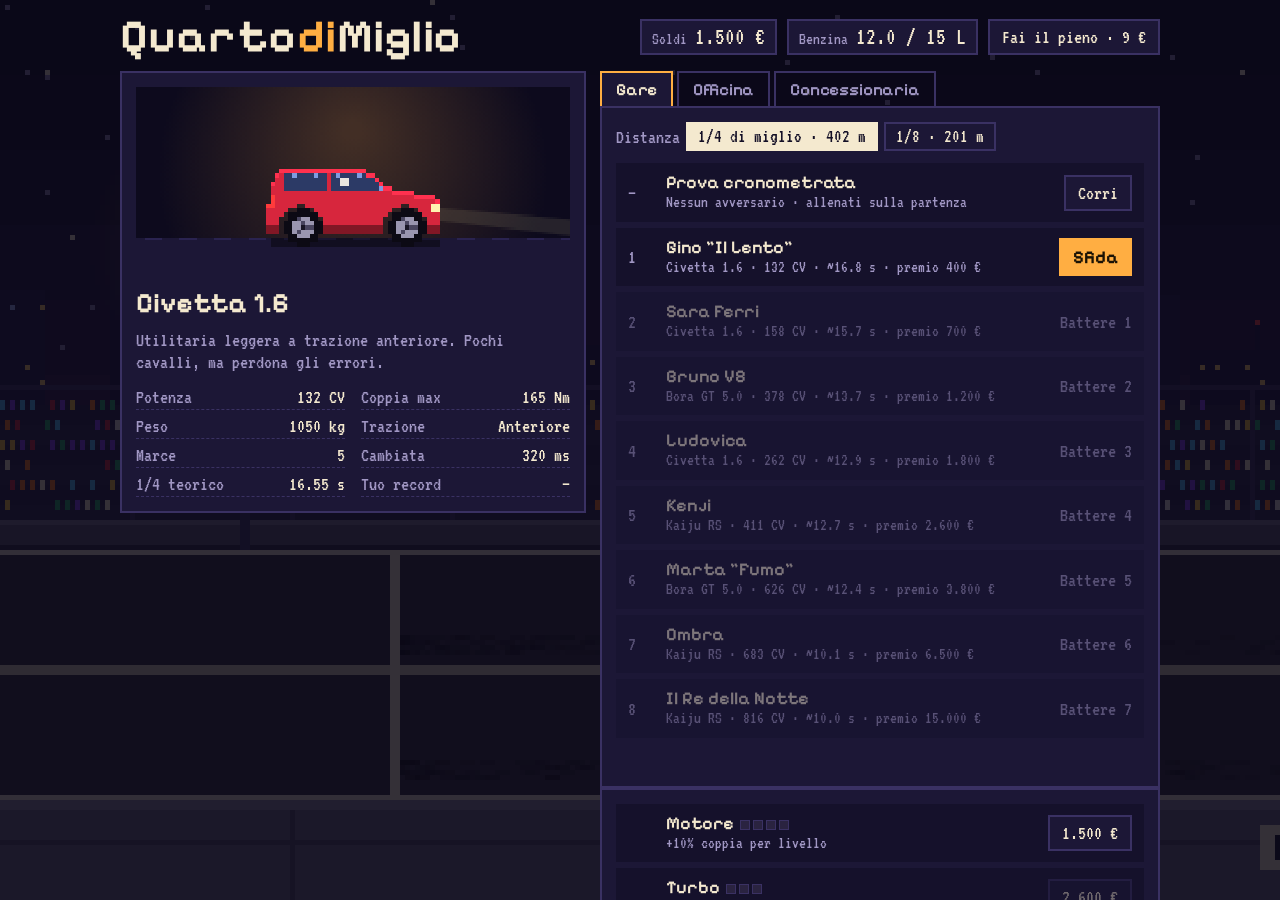
==== quarto-di-miglio/index.html @ 4f62a303 "Add files via upload" ====
<!doctype html>
<html lang="it">
<head>
<meta charset="utf-8">
<meta name="viewport" content="width=device-width, initial-scale=1, viewport-fit=cover">
<title>Quarto di Miglio</title>
<meta name="description" content="Drag race in pixel art nel browser: partenza con frizione, cambio a palette, officina e 8 rivali da battere sul quarto di miglio.">
<meta name="theme-color" content="#130f26">
<link rel="preconnect" href="https://fonts.googleapis.com">
<link rel="preconnect" href="https://fonts.gstatic.com" crossorigin>
<link rel="stylesheet" href="https://fonts.googleapis.com/css2?family=Pixelify+Sans:wght@400;600;700&family=VT323&display=swap">
<style>
/* Layout: one night drag strip seen from the side (low-res pixel canvas), a cockpit dash docked bottom-centre, garage and timeslip as overlays. Single night look by choice. */
:root{
  --night:#130f26;
  --panel:#1c1736;
  --line:#3a3163;
  --cream:#f4e9cf;
  --dim:#a197c4;
  --sodium:#ffae42;
  --go:#57ff7a;
  --stop:#ff4040;
  --nitro:#4fc3ff;
  --display:"Pixelify Sans","Courier New",monospace;
  --mono:"VT323","Courier New",monospace;
  color-scheme:dark;
}
*{box-sizing:border-box;}
html,body{height:100%;margin:0;}
body{background:var(--night);color:var(--cream);font-family:var(--mono);font-size:20px;overflow:hidden;user-select:none;-webkit-user-select:none;touch-action:none;}
button{font:inherit;color:inherit;}
button:focus-visible{outline:2px solid var(--sodium);outline-offset:2px;}
#scene{position:fixed;inset:0;width:100%;height:100%;image-rendering:pixelated;image-rendering:crisp-edges;object-fit:contain;background:var(--night);}

/* ---------- race HUD ---------- */
#hud{position:fixed;inset:0;pointer-events:none;}
#hud[hidden]{display:none!important;}
.hudbar{position:absolute;top:calc(10px + env(safe-area-inset-top,0px));left:max(16px,env(safe-area-inset-left,0px));right:max(16px,env(safe-area-inset-right,0px));display:flex;justify-content:space-between;align-items:flex-start;gap:12px;}
.tag{background:rgba(19,15,38,.82);border:2px solid var(--line);padding:4px 10px;line-height:1;}
.tag b{font-family:var(--display);font-weight:600;font-size:16px;display:block;margin-bottom:2px;}
.tag span{color:var(--dim);font-size:18px;}
#quit{pointer-events:auto;cursor:pointer;background:rgba(19,15,38,.82);border:2px solid var(--line);padding:4px 10px;font-size:18px;}
#tree{display:flex;gap:6px;background:#0b0916;border:2px solid var(--line);padding:6px 8px;}
.tcol{display:flex;flex-direction:column;align-items:center;gap:4px;}
.tcol small{font-size:14px;color:var(--dim);line-height:1;}
.lamp{width:16px;height:16px;background:#2a2340;border:2px solid #0b0916;}
.lamp.s{width:16px;height:8px;}
.lamp.on.y{background:#ffe066;box-shadow:0 0 8px #ffe066;}
.lamp.on.a{background:var(--sodium);box-shadow:0 0 10px var(--sodium);}
.lamp.on.g{background:var(--go);box-shadow:0 0 12px var(--go);}
.lamp.on.r{background:var(--stop);box-shadow:0 0 12px var(--stop);}
#toast{position:absolute;left:50%;top:34%;transform:translate(-50%,-50%);font-family:var(--display);font-weight:700;font-size:clamp(22px,4.4vw,40px);text-align:center;text-shadow:3px 3px 0 #000;white-space:nowrap;}
#toast small{display:block;font-family:var(--mono);font-weight:400;font-size:clamp(16px,2.4vw,22px);color:var(--cream);margin-top:6px;}
#flyer{position:absolute;left:50%;top:48%;transform:translateX(-50%);font-family:var(--display);font-weight:700;font-size:22px;text-shadow:2px 2px 0 #000;}
#keys{position:absolute;left:max(16px,env(safe-area-inset-left,0px));bottom:calc(14px + env(safe-area-inset-bottom,0px));font-size:17px;color:var(--dim);line-height:1.25;background:rgba(19,15,38,.7);padding:6px 10px;border-left:3px solid var(--sodium);}
#keys kbd{font-family:var(--mono);color:var(--cream);border:1px solid var(--line);padding:0 4px;}
#dash{position:absolute;left:50%;transform:translateX(-50%);bottom:calc(10px + env(safe-area-inset-bottom,0px));width:min(440px,calc(100vw - 32px));aspect-ratio:420/150;}

/* touch */
#touch{display:none;}
@media (pointer:coarse){
  #keys{display:none;}
  #touch{display:flex;position:fixed;left:0;right:0;bottom:0;justify-content:space-between;align-items:flex-end;padding-bottom:calc(12px + env(safe-area-inset-bottom,0px));padding-left:max(16px,env(safe-area-inset-left,0px));padding-right:max(16px,env(safe-area-inset-right,0px));pointer-events:none;}
  #touch[hidden]{display:none;}
  #touch .grp{display:flex;gap:10px;align-items:flex-end;}
  #touch button{pointer-events:auto;touch-action:none;border:2px solid var(--line);background:rgba(19,15,38,.6);font-family:var(--display);font-weight:700;}
  #touch .pedal{width:84px;height:110px;font-size:15px;}
  #touch .paddle{width:62px;height:62px;font-size:30px;}
  #touch #tN{width:62px;height:40px;font-size:13px;color:var(--nitro);}
  #touch button.on{background:rgba(255,174,66,.35);border-color:var(--sodium);}
  #dash{width:min(360px,calc(100vw - 2*(84px + 62px + 36px)));min-width:200px;}
}

/* ---------- overlays ---------- */
.overlay{position:fixed;inset:0;overflow:auto;background:rgba(10,8,22,.82);padding-block:calc(16px + env(safe-area-inset-top,0px)) calc(16px + env(safe-area-inset-bottom,0px));padding-left:max(16px,env(safe-area-inset-left,0px));padding-right:max(16px,env(safe-area-inset-right,0px));touch-action:pan-y;}
.overlay[hidden]{display:none!important;}
.shell{max-width:1040px;margin:0 auto;display:flex;flex-direction:column;gap:14px;}
.top{display:flex;flex-wrap:wrap;align-items:center;justify-content:space-between;gap:12px;}
.logo{font-family:var(--display);font-weight:700;font-size:clamp(30px,5vw,46px);line-height:.9;letter-spacing:.01em;margin:0;}
.logo span{color:var(--sodium);}
.wallet{display:flex;flex-wrap:wrap;gap:10px;align-items:center;}
.chip{background:var(--panel);border:2px solid var(--line);padding:4px 10px;display:flex;gap:8px;align-items:baseline;}
.chip i{font-style:normal;color:var(--dim);font-size:17px;}
.chip b{font-weight:400;font-size:24px;font-variant-numeric:tabular-nums;}
.btn{cursor:pointer;background:var(--panel);border:2px solid var(--line);padding:6px 12px;font-size:20px;}
.btn:hover{border-color:var(--sodium);}
.btn.hot{background:var(--sodium);color:#1a1205;border-color:var(--sodium);font-family:var(--display);font-weight:700;font-size:18px;}
.btn.hot:hover{filter:brightness(1.1);}
.btn:disabled{opacity:.4;cursor:not-allowed;}
.grid{display:grid;grid-template-columns:minmax(0,5fr) minmax(0,6fr);gap:14px;align-items:start;}
@media (max-width:820px){.grid{grid-template-columns:1fr;}}
.box{background:var(--panel);border:2px solid var(--line);padding:14px;display:flex;flex-direction:column;gap:12px;}
#show{width:100%;aspect-ratio:16/7;image-rendering:pixelated;background:#0d0a1d;display:block;}
.carname{font-family:var(--display);font-weight:700;font-size:28px;line-height:1;margin:0;}
.desc{color:var(--dim);margin:0;line-height:1.1;max-width:60ch;}
.stats{display:grid;grid-template-columns:repeat(2,minmax(0,1fr));gap:4px 16px;margin:0;}
.stats div{display:flex;justify-content:space-between;border-bottom:1px dashed var(--line);padding:2px 0;}
.stats dt{color:var(--dim);} .stats dd{margin:0;font-variant-numeric:tabular-nums;}
.tabs{display:flex;gap:4px;flex-wrap:wrap;}
.tab{cursor:pointer;background:transparent;border:2px solid var(--line);border-bottom:0;padding:6px 14px;font-family:var(--display);font-weight:600;font-size:17px;color:var(--dim);}
.tab[aria-selected="true"]{background:var(--panel);color:var(--cream);border-color:var(--sodium);}
.list{display:flex;flex-direction:column;gap:6px;}
.item{display:grid;grid-template-columns:28px minmax(0,1fr) auto;gap:10px;align-items:center;padding:8px 10px;background:#15112b;border:2px solid transparent;}
.item.locked{opacity:.45;}
.item .n{color:var(--dim);font-variant-numeric:tabular-nums;}
.item h3{margin:0;font-family:var(--display);font-weight:600;font-size:18px;line-height:1.1;}
.item p{margin:0;color:var(--dim);font-size:17px;line-height:1.1;}
.item .done{color:var(--go);}
.pips{display:inline-flex;gap:3px;vertical-align:middle;margin-left:6px;}
.pips i{width:10px;height:10px;background:#2a2340;border:1px solid var(--line);}
.pips i.on{background:var(--sodium);border-color:var(--sodium);}
.seg{display:flex;gap:6px;align-items:center;flex-wrap:wrap;}
.seg .label{color:var(--dim);}
.opt{cursor:pointer;border:2px solid var(--line);background:transparent;padding:3px 10px;font-size:19px;}
.opt[aria-pressed="true"]{background:var(--cream);color:var(--night);border-color:var(--cream);}
.swatches{display:flex;gap:6px;flex-wrap:wrap;}
.sw{width:30px;height:30px;cursor:pointer;border:2px solid var(--night);outline:2px solid transparent;}
.sw[aria-pressed="true"]{outline-color:var(--cream);}
.foot{display:flex;justify-content:space-between;gap:12px;flex-wrap:wrap;color:var(--dim);font-size:17px;}
.linkbtn{cursor:pointer;background:none;border:0;color:var(--dim);text-decoration:underline;padding:0;font-size:17px;}
.note{color:var(--sodium);min-height:1.1em;margin:0;}

/* timeslip */
.slipwrap{display:flex;flex-direction:column;align-items:center;gap:14px;max-width:560px;margin:0 auto;}
.slip{width:100%;background:#efe6cf;color:#2a2418;padding:22px 20px 18px;font-family:var(--mono);font-size:20px;line-height:1.05;position:relative;
  -webkit-mask:radial-gradient(circle 6px at 8px 0,#0000 98%,#000) top/16px 51% repeat-x,radial-gradient(circle 6px at 8px 100%,#0000 98%,#000) bottom/16px 51% repeat-x;
  mask:radial-gradient(circle 6px at 8px 0,#0000 98%,#000) top/16px 51% repeat-x,radial-gradient(circle 6px at 8px 100%,#0000 98%,#000) bottom/16px 51% repeat-x;}
.slip h2{font-family:var(--mono);font-weight:400;font-size:26px;text-align:center;margin:0 0 2px;letter-spacing:.06em;}
.slip .c{text-align:center;margin:0;}
.slip table{width:100%;border-collapse:collapse;margin-top:10px;font-variant-numeric:tabular-nums;}
.slip th{font-weight:400;text-align:right;padding:2px 4px;border-bottom:1px dashed #8a7f66;}
.slip th:first-child,.slip td:first-child{text-align:left;}
.slip td{text-align:right;padding:2px 4px;}
.slip tr.win td{font-size:24px;}
.slip .coach{margin-top:10px;border-top:1px dashed #8a7f66;padding-top:8px;}
.verdict{font-family:var(--display);font-weight:700;font-size:clamp(30px,6vw,44px);margin:0;text-shadow:3px 3px 0 #000;}
.verdict.win{color:var(--go);} .verdict.lose{color:var(--stop);}
.row-btns{display:flex;gap:10px;flex-wrap:wrap;justify-content:center;}
@media (prefers-reduced-motion:reduce){*{animation:none!important;transition:none!important;}}
</style>
</head>
<body>
<canvas id="scene" aria-label="Pista di drag race vista di lato"></canvas>

<div id="hud" hidden>
  <div class="hudbar">
    <div class="tag" id="rivalTag"><b id="rivalName">Prova cronometrata</b><span id="rivalCar">Solo tu e il cronometro</span></div>
    <div id="tree" aria-label="Semaforo di partenza">
      <div class="tcol"><small>TU</small><div class="lamp s y" data-l="pre0"></div><div class="lamp s y" data-l="stg0"></div><div class="lamp a" data-l="a1"></div><div class="lamp a" data-l="a2"></div><div class="lamp a" data-l="a3"></div><div class="lamp g" data-l="g0"></div><div class="lamp r" data-l="r0"></div></div>
      <div class="tcol"><small>RIV</small><div class="lamp s y" data-l="pre1"></div><div class="lamp s y" data-l="stg1"></div><div class="lamp a" data-l="a1"></div><div class="lamp a" data-l="a2"></div><div class="lamp a" data-l="a3"></div><div class="lamp g" data-l="g1"></div><div class="lamp r" data-l="r1"></div></div>
    </div>
    <button id="quit" type="button">Ritirati</button>
  </div>
  <div id="toast" hidden></div>
  <div id="flyer" hidden></div>
  <div id="keys">
    <div><kbd>Spazio</kbd> frizione · <kbd>↑</kbd>/<kbd>W</kbd> gas</div>
    <div><kbd>→</kbd>/<kbd>E</kbd> marcia + · <kbd>←</kbd>/<kbd>Q</kbd> marcia −</div>
    <div><kbd>N</kbd> nitro · <kbd>M</kbd> audio</div>
  </div>
  <canvas id="dash" aria-label="Cruscotto: contagiri, marcia, velocità e benzina"></canvas>
</div>

<div id="touch" hidden>
  <div class="grp"><button class="pedal" id="tC" type="button">FRIZIONE</button><button class="paddle" id="tD" type="button" aria-label="Scala marcia">−</button></div>
  <div class="grp"><div style="display:flex;flex-direction:column;gap:8px;align-items:center"><button id="tN" type="button">NITRO</button><button class="paddle" id="tU" type="button" aria-label="Sali di marcia">+</button></div><button class="pedal" id="tG" type="button">GAS</button></div>
</div>

<div class="overlay" id="garage">
  <div class="shell">
    <div class="top">
      <h1 class="logo">Quarto<span>di</span>Miglio</h1>
      <div class="wallet">
        <div class="chip"><i>Soldi</i><b id="money">1500 €</b></div>
        <div class="chip"><i>Benzina</i><b id="fuelTxt">12.0 L</b></div>
        <button class="btn" id="refuel" type="button">Fai il pieno</button>
      </div>
    </div>
    <div class="grid">
      <div class="box">
        <canvas id="show" width="200" height="88" aria-label="La tua auto in garage"></canvas>
        <h2 class="carname" id="carName">Civetta 1.6</h2>
        <p class="desc" id="carDesc"></p>
        <dl class="stats" id="carStats"></dl>
      </div>
      <div>
        <div class="tabs" role="tablist">
          <button class="tab" role="tab" id="tabRace" aria-selected="true" type="button">Gare</button>
          <button class="tab" role="tab" id="tabShop" aria-selected="false" type="button">Officina</button>
          <button class="tab" role="tab" id="tabDeal" aria-selected="false" type="button">Concessionaria</button>
        </div>
        <div class="box" id="paneRace">
          <div class="seg"><span class="label">Distanza</span>
            <button class="opt" id="dQ" type="button" aria-pressed="true">1/4 di miglio · 402 m</button>
            <button class="opt" id="dE" type="button" aria-pressed="false">1/8 · 201 m</button></div>
          <div class="list" id="rivals"></div>
          <p class="note" id="raceNote"></p>
        </div>
        <div class="box" id="paneShop" hidden>
          <div class="list" id="ups"></div>
          <div class="seg"><span class="label">Vernice</span><div class="swatches" id="paint"></div></div>
          <p class="note" id="shopNote"></p>
        </div>
        <div class="box" id="paneDeal" hidden>
          <div class="list" id="deal"></div>
          <p class="note" id="dealNote"></p>
        </div>
      </div>
    </div>
    <div class="foot"><span>Partenza: tieni la frizione, porta i giri nella zona verde e rilascia al verde. Cambia quando i led diventano rosa.</span><button class="linkbtn" id="reset" type="button">Ricomincia carriera</button></div>
  </div>
</div>

<div class="overlay" id="result" hidden>
  <div class="slipwrap">
    <p class="verdict" id="verdict">HAI VINTO</p>
    <div class="slip" id="slip"></div>
    <div class="row-btns"><button class="btn hot" id="again" type="button">Rivincita</button><button class="btn" id="toGarage" type="button">Garage</button></div>
  </div>
</div>
<script>
/* ---------- drivetrain physics (no DOM) ---------- */
const G_ACC=9.81, IDLE=900, K_ENG=60/(2*Math.PI*0.2); // rpm/s per Nm of net engine torque
const QUARTER=402.34, EIGHTH=201.17;
const clamp=(v,a,b)=>Math.max(a,Math.min(b,v));
const smooth=(a,b,x)=>{const t=clamp((x-a)/(b-a),0,1);return t*t*(3-2*t);};
const CARS={
  civetta:{name:'Civetta 1.6',kind:'hatch',drive:'FWD',price:0,mass:1050,tq:165,peak:4600,red:7100,lim:7500,
    gears:[3.25,1.95,1.38,1.05,0.84],fd:4.2,r:0.29,mu:1.05,cda:0.66,cyl:2,turbo:false,spool:0,
    desc:'Utilitaria leggera a trazione anteriore. Pochi cavalli, ma perdona gli errori.'},
  bora:{name:'Bora GT 5.0',kind:'muscle',drive:'RWD',price:9000,mass:1560,tq:530,peak:4200,red:6300,lim:6700,
    gears:[2.66,1.78,1.30,1.0,0.80],fd:3.55,r:0.34,mu:1.15,cda:0.82,cyl:4,turbo:false,spool:0,
    desc:'V8 aspirato a trazione posteriore. Coppia enorme: se parti troppo alto, pattini.'},
  kaiju:{name:'Kaiju RS',kind:'coupe',drive:'AWD',price:22000,mass:1480,tq:470,peak:5200,red:7700,lim:8300,
    gears:[3.6,2.2,1.55,1.16,0.92,0.76],fd:3.9,r:0.33,mu:1.0,cda:0.66,cyl:3,turbo:true,spool:3600,
    desc:'Sei cilindri turbo a trazione integrale. Sotto i 3500 giri dorme, poi esplode.'}
};
const UPGRADES=[
  {key:'engine', name:'Motore',  max:4,cost:l=>1500*(l+1),info:'+10% coppia per livello'},
  {key:'turbo',  name:'Turbo',   max:3,cost:l=>2600*(l+1),info:'+14% coppia sopra i giri di sovralimentazione'},
  {key:'tyres',  name:'Gomme',   max:3,cost:l=>1100*(l+1),info:'Più aderenza in partenza, meno pattinamento'},
  {key:'weight', name:'Alleggerimento',max:3,cost:l=>1300*(l+1),info:'−5% di peso per livello'},
  {key:'gearbox',name:'Cambio',  max:3,cost:l=>1400*(l+1),info:'Cambiate più rapide'},
  {key:'nos',    name:'Nitro',   max:1,cost:()=>3500,info:'Una carica da 2,5 s per gara: +40% coppia'}
];
function compile(id,up){
  const c=CARS[id]; up=up||{};
  const e=up.engine|0,tb=up.turbo|0,ty=up.tyres|0,w=up.weight|0,gb=up.gearbox|0;
  const tqMul=1+e*.1, boost=tb*.14, spool=c.turbo?c.spool:4300;
  const sp={...c,id,mass:c.mass*(1-w*.05),mu:c.mu+ty*.12,shiftTime:[.32,.24,.16,.09][gb],nos:!!up.nos,tqMax:c.tq*tqMul*(1+boost)};
  sp.torque=rpm=>{
    if(rpm<250) return 0;
    let s=rpm<c.peak?.5+.5*Math.sin(Math.PI/2*clamp((rpm-IDLE)/(c.peak-IDLE),0,1)):1-.24*((rpm-c.peak)/(c.red-c.peak))**2;
    if(c.turbo) s*=.6+.4*smooth(spool-700,spool+1300,rpm); // turbo lag
    s*=1+boost*smooth(spool-600,spool+1600,rpm);
    return c.tq*tqMul*Math.max(.1,s);
  };
  let hp=0;for(let r=1000;r<=c.lim;r+=50)hp=Math.max(hp,sp.torque(r)*r/9549*1.36);
  sp.hp=Math.round(hp);
  return sp;
}
function newState(){return {x:0,v:0,a:0,rpm:IDLE,gear:1,eng:0,locked:false,spin:0,shiftT:0,cutT:0,limT:0,stalled:false,stallT:0,nosT:0,nosUsed:false,fuel:30,thr:0};}
function traction(sp,s){
  const t=clamp(s.a/G_ACC,0,1.2);
  const wf=sp.drive==='FWD'?.61-.16*t:sp.drive==='RWD'?.47+.17*t:.98;
  return sp.mu*sp.mass*G_ACC*wf;
}
function applyTraction(s,Fd,Fmax,dt){
  if(Fd>Fmax){ s.spin=Math.min(1.2,s.spin+(Fd/Fmax-1)*dt*3); return Fmax*(1-.45*Math.min(1,s.spin)); }
  s.spin=Math.max(0,s.spin-dt*2.5); return Fd;
}
// hold=true keeps the car on the line with the clutch out of the loop (staging)
function step(sp,s,inp,dt,hold){
  const gr=sp.gears[s.gear-1]*sp.fd, eff=.9, C=2*Math.PI*sp.r/60;
  const pedal=hold||inp.clutch?1:0, tgt=1-pedal;
  s.eng+=tgt>s.eng?Math.min(tgt-s.eng,dt*4.5):-Math.min(s.eng-tgt,dt*12);
  if(s.shiftT>0)s.shiftT-=dt; if(s.cutT>0)s.cutT-=dt; if(s.nosT>0)s.nosT-=dt;
  if(s.rpm>=sp.lim){s.cutT=.07;}
  s.limT=s.rpm>=sp.lim-15?s.limT+dt:0;
  const thr=inp.gas&&s.shiftT<=0&&s.cutT<=0&&!s.stalled&&s.fuel>0?1:0; s.thr=inp.gas&&!s.stalled?1:0;
  let T=sp.torque(s.rpm)*thr*(s.nosT>0?1.4:1);
  if(!s.stalled&&s.rpm<IDLE) T+=(IDLE-s.rpm)*.3; // idle governor
  const fric=s.stalled?0:sp.tq*.08+s.rpm*.004;
  const Tn=T-fric;
  s.fuel=Math.max(0,s.fuel-Math.max(0,T)*s.rpm/9549*dt/1400);
  const Fmax=traction(sp,s), drive=()=>s.v/C*gr*(1+s.spin);
  let F=0, slip=0;
  if(s.stalled){
    s.rpm=0;s.locked=false;
    if(pedal){s.stallT+=dt;if(s.stallT>.7){s.stalled=false;s.rpm=IDLE;s.stallT=0;}}
  } else if(s.eng<.02){
    s.locked=false; s.rpm=Math.max(IDLE*.92,s.rpm+Tn*K_ENG*dt);
  } else if(s.locked){
    if(s.eng<.9) s.locked=false;
    F=applyTraction(s,Tn*gr*eff/sp.r,Fmax,dt);
  } else {
    slip=s.rpm-drive();
    const bite=.45+1.1*clamp(s.rpm/sp.lim,0,1.05); // a clutch dumped at high revs bites harder
    const Tc=Math.sign(slip)*sp.tq*bite*s.eng*Math.min(1,Math.abs(slip)/120);
    s.rpm+=(Tn-Tc)*K_ENG*dt;
    F=applyTraction(s,Tc*gr*eff/sp.r,Fmax,dt);
  }
  const drag=.5*1.2*sp.cda*s.v*s.v+(s.v>.1?.013*sp.mass*G_ACC:0);
  let a=(F-drag)/sp.mass; if(s.v<=0&&a<0)a=0;
  s.a=a; s.v=Math.max(0,s.v+a*dt); s.x+=s.v*dt;
  if(!s.stalled&&s.eng>=.02){
    const d=drive();
    if(s.locked) s.rpm=d;
    else if(s.eng>.9&&(slip*(s.rpm-d)<=0||Math.abs(s.rpm-d)<80)){s.locked=true;s.rpm=d;}
    if(s.rpm<420&&s.eng>.5){s.stalled=true;s.rpm=0;s.locked=false;s.spin=0;}
  }
  s.rpm=Math.min(s.rpm,sp.lim+120);
}
function shift(sp,s,dir){
  const n=s.gear+dir;
  if(n<1||n>sp.gears.length||s.stalled||s.shiftT>0) return null;
  if(dir<0&&s.locked&&s.rpm*sp.gears[n-1]/sp.gears[s.gear-1]>sp.lim) return 'blocked';
  const rpm=s.rpm; s.gear=n;
  if(dir<0){s.shiftT=sp.shiftTime*.6;return 'down';}
  let q=rpm>=sp.lim-450?'perfect':rpm>=sp.lim-1300?'good':'early';
  if(s.limT>.25) q='late';
  s.shiftT=sp.shiftTime*(q==='perfect'?.5:1);
  return q;
}
// full scripted run, used for the launch window and for tests
function simulateRun(sp,launchRpm,shiftRpm,dist,react){
  const s=newState(), dt=1/240; let t=0,t60=null; s.rpm=launchRpm; react=react||0;
  while(s.x<dist&&t<40){
    const go=t>=react;
    const inp={clutch:go?0:1,gas:go?1:(s.rpm<launchRpm?1:0)};
    if(s.locked&&s.rpm>=shiftRpm&&s.gear<sp.gears.length) shift(sp,s,1);
    if(sp.nos&&!s.nosUsed&&s.gear>=2){s.nosUsed=true;s.nosT=2.5;}
    step(sp,s,inp,dt,false); t+=dt;
    if(t60===null&&s.x>=18.29) t60=t;
    if(s.stalled) return {stalled:true,t60:99,et:99,trap:0};
  }
  return {t60,et:t,trap:s.v*3.6,stalled:false};
}
function launchWindow(sp){
  const res=[];let best=1e9;
  for(let r=1500;r<=sp.lim;r+=100){const o=simulateRun(sp,r,sp.lim-150,60.96);res.push([r,o.et]);best=Math.min(best,o.et);}
  const ok=res.filter(([,e])=>e<=best*1.015).map(([r])=>r);
  const bestR=res.find(([,e])=>e===best)[0];
  return {lo:Math.max(1500,Math.min(bestR-300,...ok)),hi:Math.min(sp.lim,Math.max(bestR+300,...ok)),best:bestR};
}

</script>
<script>
(()=>{
const $=id=>document.getElementById(id);
const PAINT=[
  {n:'Rosso corsa',c:'#d7263d'},{n:'Giallo',c:'#ffc93c'},{n:'Blu elettrico',c:'#2f6bff'},{n:'Verde',c:'#1fae6a'},
  {n:'Bianco',c:'#e9e6df'},{n:'Grafite',c:'#3a3646'},{n:'Arancio',c:'#ff7a1a'},{n:'Viola',c:'#8b3dff'}];
const RIVALS=[
  {name:'Gino "Il Lento"',car:'civetta',up:{},color:4,skill:.55,reward:400},
  {name:'Sara Ferri',car:'civetta',up:{engine:2,tyres:1},color:1,skill:.7,reward:700},
  {name:'Bruno V8',car:'bora',up:{},color:5,skill:.6,reward:1200},
  {name:'Ludovica',car:'civetta',up:{engine:4,turbo:3,tyres:3,weight:2,gearbox:2},color:7,skill:.85,reward:1800},
  {name:'Kenji',car:'kaiju',up:{},color:2,skill:.75,reward:2600},
  {name:'Marta "Fumo"',car:'bora',up:{engine:3,turbo:2,tyres:2,gearbox:2},color:0,skill:.85,reward:3800},
  {name:'Ombra',car:'kaiju',up:{engine:3,turbo:2,tyres:3,weight:2,gearbox:3,nos:1},color:5,skill:.92,reward:6500},
  {name:'Il Re della Notte',car:'kaiju',up:{engine:4,turbo:3,tyres:3,weight:3,gearbox:3,nos:1},color:6,skill:.97,reward:15000}];
const TANK=15, FUEL_PRICE=3, PPM=10, SH=180;
const MARKS=[[18.288,"60'"],[100.584,"330'"],[201.168,'1/8'],[304.8,"1000'"],[402.336,'1/4']];
const DRIVE_IT={FWD:'Anteriore',RWD:'Posteriore',AWD:'Integrale'};

/* ---------- save ---------- */
const SAVE_KEY='quarto-di-miglio-v1';
const defSave=()=>({money:1500,cars:{civetta:{up:{},color:0,fuel:12}},current:'civetta',beaten:[],best:{},dist:'quarter'});
function loadSave(){try{const s=JSON.parse(localStorage.getItem(SAVE_KEY));if(s&&s.cars&&s.cars[s.current])return Object.assign(defSave(),s);}catch(e){}return defSave();}
function persist(){try{localStorage.setItem(SAVE_KEY,JSON.stringify(save));}catch(e){}}
let save=loadSave();
const raceDist=()=>save.dist==='eighth'?EIGHTH:QUARTER;
const rivalSpec=r=>compile(r.car,r.up);
const rivalShift=(sp,r)=>sp.lim-120-(1-r.skill)*1600;

/* ---------- helpers ---------- */
const hexRgb=h=>[1,3,5].map(i=>parseInt(h.slice(i,i+2),16));
const shade=(h,f)=>'rgb('+hexRgb(h).map(v=>Math.round(clamp(v*f,0,255))).join(',')+')';
const fmt=(t,d=3)=>t==null?'—':t.toFixed(d);
const euro=n=>Math.round(n).toLocaleString('it-IT')+' €';
function rng(seed){return()=>{seed|=0;seed=seed+0x6D2B79F5|0;let t=Math.imul(seed^seed>>>15,1|seed);t=t+Math.imul(t^t>>>7,61|t)^t;return((t^t>>>14)>>>0)/4294967296;};}

/* ---------- pixel font (3x5) ---------- */
const GL={'0':'111101101101111','1':'010110010010111','2':'111001111100111','3':'111001111001111','4':'101101111001001','5':'111100111001111','6':'111100111101111','7':'111001010010010','8':'111101111101111','9':'111101111001111','.':'000000000000010','/':'001001010100100',"'":'010010000000000',':':'000010000010000','-':'000000111000000','+':'000010111010000',
  F:'111100110100100',T:'111010010010010',I:'111010010010111',N:'110101101101101',E:'111100110100111',K:'101101110101101',M:'101111111101101',H:'101101111101101',S:'111100111001111',L:'100100100100111',A:'111101111101101',R:'110101110101101',G:'111100101101111',O:'111101101101111',V:'101101101101010',P:'111101111100100',D:'110101101101110',C:'111100100100111',U:'101101101101111'};
function pxText(ctx,str,x,y,color,s=1){ctx.fillStyle=color;let cx=Math.round(x);for(const ch of String(str).toUpperCase()){const g=GL[ch];if(g)for(let i=0;i<15;i++)if(g[i]==='1')ctx.fillRect(cx+(i%3)*s,Math.round(y)+Math.floor(i/3)*s,s,s);cx+=4*s;}}
const pxW=(str,s=1)=>String(str).length*4*s-s;

/* ---------- car sprites ---------- */
const BODY={
  hatch:{L:40,pts:[[0,9],[1,14],[3,17],[22,17],[29,12],[38,11],[40,8]],belt:12,win:[4,27],pillar:14,wheels:[8,32],wr:4},
  muscle:{L:50,pts:[[0,10],[1,13],[11,13],[17,18],[28,18],[34,14],[48,13],[50,8]],belt:13,win:[12,32],pillar:23,wheels:[10,40],wr:5,stripe:8,scoop:[38,43]},
  coupe:{L:46,pts:[[0,10],[1,13],[12,13],[18,17],[29,17],[36,13],[45,11],[46,7]],belt:12,win:[14,34],pillar:24,wheels:[9,36],wr:5,wing:true}};
function topAt(B,x){const p=B.pts;for(let i=0;i<p.length-1;i++){const [x0,h0]=p[i],[x1,h1]=p[i+1];if(x>=x0&&x<=x1)return h0+(h1-h0)*(x1===x0?0:(x-x0)/(x1-x0));}return p[p.length-1][1];}
function drawCar(ctx,kind,x0,gy,color,wa,pitch,lightsOn){
  const B=BODY[kind],L=B.L,dark=shade(color,.6),lite=shade(color,1.3),glass='#2c3a66',glassHi='#7f9be0';
  x0=Math.round(x0);gy=Math.round(gy);
  ctx.fillStyle='rgba(0,0,0,.4)';ctx.fillRect(x0+1,gy-1,L-1,2);
  if(lightsOn){ctx.fillStyle='rgba(255,240,170,.10)';ctx.beginPath();ctx.moveTo(x0+L,gy-8);ctx.lineTo(x0+L+70,gy-2);ctx.lineTo(x0+L+70,gy+3);ctx.lineTo(x0+L,gy-5);ctx.fill();}
  for(let x=0;x<L;x++){
    const top=Math.round(topAt(B,x)), dy=Math.round(pitch*(x/L-.35));
    for(let h=3;h<=top;h++){
      let cut=false;for(const w of B.wheels){const dx=x+.5-w,dh=h-B.wr;if(dx*dx+dh*dh<=(B.wr+1.2)**2)cut=true;}
      if(cut)continue;
      let c=color;
      if(h<=4)c=dark; else if(h===top)c=lite;
      if(B.stripe&&(h===B.stripe||h===B.stripe+1)&&x>2&&x<L-3)c='#f4e9cf';
      if(x>=B.win[0]&&x<=B.win[1]&&h>B.belt&&h<top&&x!==B.pillar)c=(h===top-1&&x%5===1)?glassHi:glass;
      if(x<=1&&h>=B.belt-3&&h<=B.belt-1)c='#ff3b3b';
      if(x>=L-2&&h>=B.belt-4&&h<=B.belt-3)c='#fff3b0';
      ctx.fillStyle=c;ctx.fillRect(x0+x,gy-h-dy,1,1);
    }
  }
  const dyAt=x=>Math.round(pitch*(x/L-.35));
  // helmet behind the glass
  ctx.fillStyle='#e9e6df';const hx=B.pillar+3;ctx.fillRect(x0+hx,gy-B.belt-3-dyAt(hx),2,2);
  if(B.scoop){ctx.fillStyle=dark;for(let x=B.scoop[0];x<=B.scoop[1];x++)ctx.fillRect(x0+x,gy-Math.round(topAt(B,x))-1-dyAt(x),1,1);}
  if(B.wing){ctx.fillStyle=dark;ctx.fillRect(x0,gy-19-dyAt(0),8,2);ctx.fillRect(x0+3,gy-17-dyAt(3),1,4);}
  for(const w of B.wheels){
    const cx=x0+w,cy=gy-B.wr,r=B.wr;
    for(let dx=-r;dx<=r;dx++)for(let dh=-r;dh<=r;dh++){const q=dx*dx+dh*dh;if(q>r*r+r*.6)continue;
      ctx.fillStyle=q<=(r-2)*(r-2)+1?'#9a96b0':'#0c0a14';ctx.fillRect(cx+dx,cy+dh,1,1);}
    ctx.fillStyle='#4a4660';
    for(let k=0;k<3;k++){const a=wa+k*2.094;for(let j=1;j<r-1;j++)ctx.fillRect(Math.round(cx+Math.cos(a)*j),Math.round(cy+Math.sin(a)*j),1,1);}
    ctx.fillStyle='#1a1726';ctx.fillRect(cx,cy,1,1);
  }
}

/* ---------- scene ---------- */
const cv=$('scene'),ctx=cv.getContext('2d');
let SW=320;
function resize(){SW=Math.round(clamp(SH*innerWidth/innerHeight,240,480));cv.width=SW;cv.height=SH;ctx.imageSmoothingEnabled=false;fitDash();}
const sky=document.createElement('canvas');sky.width=640;sky.height=62;
(()=>{const g=sky.getContext('2d'),r=rng(7);let x=0;
  while(x<640){const w=12+Math.floor(r()*30),h=14+Math.floor(r()*46),c=r()<.5?'#1c1740':'#221b4b';g.fillStyle=c;g.fillRect(x,62-h,w,h);
    if(r()<.3){g.fillRect(x+Math.floor(w/2),62-h-5,1,5);g.fillStyle='#ff4040';g.fillRect(x+Math.floor(w/2),62-h-6,1,1);}
    for(let wy=62-h+3;wy<60;wy+=3)for(let wx=x+2;wx<x+w-1;wx+=3)if(r()<.17){g.fillStyle=r()<.8?'#ffcf6b':'#9fb8ff';g.fillRect(wx,wy,1,1);}
    x+=w+Math.floor(r()*3);}})();
const stands=document.createElement('canvas');stands.width=256;stands.height=28;
(()=>{const g=stands.getContext('2d'),r=rng(11),cols=['#f4e9cf','#ff7a1a','#4fc3ff','#d7263d','#ffc93c','#8b3dff','#1fae6a','#e9e6df'];
  for(let row=0;row<6;row++){const y=4+row*4;g.fillStyle=row%2?'#2b2550':'#262049';g.fillRect(0,y,256,4);
    for(let x=0;x<256;x+=2)if(r()<.62){g.fillStyle=cols[Math.floor(r()*cols.length)];g.fillRect(x+(row%2),y-1,1,2);}}
  g.fillStyle='#3b3366';g.fillRect(0,0,256,1);for(let x=0;x<256;x+=32)g.fillRect(x,0,1,28);})();
const stars=(()=>{const r=rng(3),a=[];for(let i=0;i<70;i++)a.push([r()*480,r()*70,r()<.2]);return a;})();
const rubber=(()=>{const r=rng(5),a=[];for(let i=0;i<900;i++){const m=Math.pow(r(),1.8)*90;a.push([m,r()<.5?0:1,Math.floor(r()*4),.08+r()*.18*(1-m/90)]);}return a;})();

const GY=[131,156]; // ground line: far lane (rival), near lane (you)
let camX=-SW*.3;
function drawScene(){
  const W=SW,c=ctx;
  const bands=['#0d0a20','#120d29','#181132','#1e143b','#271844','#321c4b','#3d2150'];
  bands.forEach((b,i)=>{c.fillStyle=b;c.fillRect(0,i*15,W,15);});
  c.fillStyle='#3d2150';c.fillRect(0,105,W,5);
  for(const [x,y,big] of stars){c.fillStyle=big?'#f4e9cf':'#8f86b8';c.fillRect(Math.round(x%W),Math.round(y),1,1);}
  let o=-((camX*.12)%640+640)%640;for(let x=o;x<W;x+=640)c.drawImage(sky,Math.round(x),42);
  // sodium lamp posts
  const lp=150,lo=camX*.45;
  for(let k=Math.floor(lo/lp)-1;k*lp-lo<W+20;k++){const x=Math.round(k*lp-lo);
    c.fillStyle='#2e2752';c.fillRect(x,46,2,60);c.fillRect(x,46,10,2);
    const g=c.createRadialGradient(x+9,49,1,x+9,49,26);g.addColorStop(0,'rgba(255,174,66,.35)');g.addColorStop(1,'rgba(255,174,66,0)');c.fillStyle=g;c.fillRect(x-20,22,58,60);
    c.fillStyle='#ffd08a';c.fillRect(x+7,48,5,2);}
  o=-((camX*.75)%256+256)%256;for(let x=o;x<W;x+=256)c.drawImage(stands,Math.round(x),77);
  // far wall
  c.fillStyle='#5a5470';c.fillRect(0,104,W,6);c.fillStyle='#7a7392';c.fillRect(0,104,W,1);c.fillStyle='#2a2540';c.fillRect(0,109,W,1);
  // asphalt + launch pad
  c.fillStyle='#24212d';c.fillRect(0,110,W,50);
  const sx=m=>Math.round(m*PPM-camX);
  const p0=sx(-40),p1=sx(100);if(p1>0&&p0<W){c.fillStyle='#302c3b';c.fillRect(Math.max(0,p0),110,Math.min(W,p1)-Math.max(0,p0),50);}
  for(const [m,lane,off,a] of rubber){const x=sx(m);if(x<-3||x>W)continue;c.fillStyle='rgba(8,6,14,'+a.toFixed(2)+')';c.fillRect(x,GY[lane]-4+off,3,1);}
  c.fillStyle='#e7e0cc';c.fillRect(0,110,W,1);c.fillRect(0,159,W,1);c.fillStyle='#d8d0b8';c.fillRect(0,133,W,2);
  // start + finish
  const s0=sx(0);if(s0>-4&&s0<W){c.fillStyle='#f4e9cf';c.fillRect(s0,110,2,50);}
  const D=R?R.dist:raceDist(),f0=sx(D);
  if(f0>-80&&f0<W+80){
    for(let y=110;y<160;y+=3)for(let k=0;k<2;k++){c.fillStyle=((y/3|0)+k)%2?'#0c0a14':'#f4e9cf';c.fillRect(f0+k*3,y,3,3);}
    c.fillStyle='#3a3366';c.fillRect(f0-34,40,2,66);c.fillRect(f0+34,40,2,66);
    c.fillStyle='#0b0916';c.fillRect(f0-38,34,76,26);c.fillStyle='#3a3366';c.fillRect(f0-38,34,76,1);
    const P=R&&R.P;
    pxText(c,P&&P.et!=null?P.et.toFixed(3):'--.---',f0-34,38,'#ffae42',2);
    pxText(c,P&&P.et!=null?Math.round(P.trap)+' KMH':'TU',f0-34,50,'#57ff7a',1);
    const O=R&&R.O;if(O)pxText(c,O.et!=null?O.et.toFixed(3):'--.---',f0+4,50,'#a197c4',1);
  }
  // tree on the far wall
  const tx=sx(-3);
  if(tx>-20&&tx<W+20){c.fillStyle='#3a3366';c.fillRect(tx,70,2,40);c.fillStyle='#0b0916';c.fillRect(tx-4,58,10,30);
    const L=treeLamps();const rows=[['pre','#ffe066'],['stg','#ffe066'],['a1','#ffae42'],['a2','#ffae42'],['a3','#ffae42'],['g','#57ff7a'],['r','#ff4040']];
    rows.forEach(([k,col],i)=>{for(let side=0;side<2;side++){const on=L[k+(k.startsWith('a')?'':side)];c.fillStyle=on?col:'#2a2340';c.fillRect(tx-3+side*5,60+i*4,3,3);}});}
  // near wall + distance boards
  c.fillStyle='#6a6480';c.fillRect(0,160,W,20);c.fillStyle='#8a84a0';c.fillRect(0,160,W,2);c.fillStyle='#4e4866';c.fillRect(0,168,W,1);
  for(let m=-50;m<D+80;m+=12){const x=sx(m);if(x>-2&&x<W)c.fillRect(x,162,1,18);}
  for(const [m,label] of MARKS){if(m>D+1)continue;const x=sx(m);if(x<-30||x>W+30)continue;const w=pxW(label)+6;
    c.fillStyle='#f4e9cf';c.fillRect(x-w/2|0,165,w,9);pxText(c,label,(x-w/2|0)+3,167,'#130f26');}
  // cars
  if(R){
    const O=R.O,P=R.P;
    if(O)drawCar(c,O.sp.kind,sx(O.s.x)-BODY[O.sp.kind].L,GY[0],O.color,O.wa,O.pitch,true);
    drawFx(c,0);
    drawCar(c,P.sp.kind,sx(P.s.x)-BODY[P.sp.kind].L,GY[1],P.color,P.wa,P.pitch,true);
    drawFx(c,1);
    if(O){const ox=sx(O.s.x),gap=O.s.x-P.s.x;
      if(ox>W+2)pxText(c,'+'+Math.round(gap)+'M',W-pxW('+'+Math.round(gap)+'M')-4,GY[0]-14,'#ffae42');
      else if(ox-BODY[O.sp.kind].L<-2)pxText(c,Math.round(gap)+'M',4,GY[0]-14,'#a197c4');}
  }
}

/* ---------- particles ---------- */
let fx=[];
function smoke(lane,xm,yOff){fx.push({lane,x:xm*PPM,y:GY[lane]-1-yOff,vx:-8-Math.random()*14,vy:-4-Math.random()*6,life:1.4+Math.random(),age:0,size:2,kind:'smoke'});}
function flame(lane,xm,blue){for(let i=0;i<5;i++)fx.push({lane,x:xm*PPM-1-i,y:GY[lane]-5+(Math.random()*2|0),vx:-30-Math.random()*20,vy:(Math.random()-.5)*6,life:.12+Math.random()*.1,age:0,size:1,kind:blue?'nos':'fire'});}
function updateFx(dt){for(const p of fx){p.age+=dt;p.x+=p.vx*dt;p.y+=p.vy*dt;if(p.kind==='smoke'){p.size+=dt*7;p.vx*=1-dt*.8;}}fx=fx.filter(p=>p.age<p.life);if(fx.length>500)fx.splice(0,fx.length-500);}
function drawFx(c,lane){for(const p of fx){if(p.lane!==lane)continue;const k=p.age/p.life,x=Math.round(p.x-camX),y=Math.round(p.y),s=Math.round(p.size);
  if(p.kind==='smoke')c.fillStyle='rgba(200,194,214,'+(.5*(1-k)).toFixed(2)+')';
  else if(p.kind==='nos')c.fillStyle=k<.5?'#c9f0ff':'#4fc3ff';else c.fillStyle=k<.4?'#fff1a8':k<.7?'#ffae42':'#ff4040';
  c.fillRect(x-(s>>1),y-(s>>1),s,s);}}

/* ---------- input ---------- */
const inp={gas:0,clutch:0};
const keyGas=k=>k==='arrowup'||k==='w', keyClutch=k=>k===' '||k==='c';
addEventListener('keydown',e=>{
  const k=e.key.toLowerCase();
  if([' ','arrowup','arrowdown','arrowleft','arrowright'].includes(k)&&!$('hud').hidden)e.preventDefault();
  if(keyGas(k))inp.gas=1; if(keyClutch(k))inp.clutch=1;
  if(e.repeat)return;
  if(k==='arrowright'||k==='e')paddle(1);
  if(k==='arrowleft'||k==='q')paddle(-1);
  if(k==='n')nitro();
  if(k==='m')toggleMute();
});
addEventListener('keyup',e=>{const k=e.key.toLowerCase();if(keyGas(k))inp.gas=0;if(keyClutch(k))inp.clutch=0;});
addEventListener('blur',()=>{inp.gas=0;inp.clutch=0;});
function holdBtn(id,on,off){const b=$(id);
  b.addEventListener('pointerdown',e=>{e.preventDefault();b.classList.add('on');try{b.setPointerCapture(e.pointerId);}catch(_){}on();});
  const up=()=>{b.classList.remove('on');off&&off();};
  b.addEventListener('pointerup',up);b.addEventListener('pointercancel',up);b.addEventListener('lostpointercapture',up);}
holdBtn('tG',()=>inp.gas=1,()=>inp.gas=0);holdBtn('tC',()=>inp.clutch=1,()=>inp.clutch=0);
holdBtn('tU',()=>paddle(1));holdBtn('tD',()=>paddle(-1));holdBtn('tN',()=>nitro());

/* ---------- race ---------- */
let R=null;
function makeRunner(sp,color,lane){return {sp,s:newState(),color,lane,wa:0,pitch:0,split:{},t0:null,et:null,trap:0,rt:null,launched:false,shifts:[],prevCut:0};}
function startRace(idx){
  const me=save.cars[save.current], sp=compile(save.current,me.up);
  const P=makeRunner(sp,PAINT[me.color].c,1);P.s.fuel=me.fuel;P.win=launchWindow(sp);
  let O=null;
  if(idx>=0){const r=RIVALS[idx],osp=rivalSpec(r),w=launchWindow(osp);
    O=makeRunner(osp,PAINT[r.color].c,0);O.r=r;O.s.fuel=99;
    O.launch=clamp(w.best+(Math.random()-.5)*(1-r.skill)*3200,1800,osp.lim-200);
    O.react=.16+(1-r.skill)*.32+Math.random()*.1*(1.15-r.skill);
    O.shiftAt=rivalShift(osp,r)-Math.random()*250*(1-r.skill);}
  R={P,O,idx,dist:raceDist(),t:0,phase:'prestage',stageT:null,ambT:null,greenT:null,foul:false,active:true,endT:null,lastMsg:''};
  fx=[];camX=-SW*.3;
  $('rivalName').textContent=O?O.r.name:'Prova cronometrata';
  $('rivalCar').textContent=O?osName(O):'Solo tu e il cronometro';
  $('garage').hidden=true;$('result').hidden=true;$('hud').hidden=false;$('touch').hidden=false;
  initAudio();if(audio&&audio.ac.resume)audio.ac.resume();
}
const osName=O=>O.sp.name+' · '+O.sp.hp+' CV';
function treeLamps(){
  const L={pre0:!!R,pre1:!!(R&&R.O),stg0:false,stg1:false,a1:false,a2:false,a3:false,g0:false,g1:false,r0:false,r1:false};
  if(!R)return L;
  if(R.stageT!=null){L.stg0=true;L.stg1=!!R.O;}
  if(R.ambT!=null&&R.greenT==null){const t=R.t-R.ambT;L.a1=t>=0;L.a2=t>=.5;L.a3=t>=1;}
  if(R.greenT!=null){L.g0=!R.foul;L.g1=!!R.O;}
  L.r0=R.foul;
  return L;
}
function paddle(dir){
  if(!R||!R.active||!R.P.launched||R.P.et!=null)return;
  const P=R.P,q=shift(P.sp,P.s,dir);
  if(!q)return;
  if(q==='blocked'){fly('FUORI GIRI','#ff4040');return;}
  if(dir>0){P.shifts.push(q);
    const t={perfect:['CAMBIATA PERFETTA','#ff6ec7'],good:['BUONA','#57ff7a'],early:['TROPPO PRESTO','#ffae42'],late:['TROPPO TARDI','#ff4040']}[q];fly(t[0],t[1]);
    if(q==='perfect'||Math.random()<.5)flame(1,P.s.x-BODY[P.sp.kind].L/PPM,false);
    sfxShift(P.sp,q);}
}
function nitro(){if(!R||!R.P.launched||!R.P.sp.nos||R.P.s.nosUsed||R.P.et!=null)return;R.P.s.nosUsed=true;R.P.s.nosT=2.5;fly('NITRO!','#4fc3ff');sfxNitro();}
let flyT=0;
function fly(text,color){const f=$('flyer');f.textContent=text;f.style.color=color;f.hidden=false;flyT=.9;}
function toast(big,small,color){const t=$('toast'),key=big+'|'+small;if(R&&R.lastMsg===key)return;if(R)R.lastMsg=key;
  if(!big){t.hidden=true;return;}t.innerHTML='';const b=document.createElement('div');b.textContent=big;b.style.color=color||'var(--cream)';t.appendChild(b);
  if(small){const s=document.createElement('small');s.textContent=small;t.appendChild(s);}t.hidden=false;}

function runnerTick(u,inpt,dt,hold){
  const s=u.s,before=s.x;
  step(u.sp,s,inpt,dt,hold);
  if(u.et!=null){s.v=Math.max(0,s.v-(2+s.v*.35)*dt);} // parachute and brakes after the line
  if(u.t0==null&&s.x>=.3)u.t0=R.t;
  if(u.t0!=null&&u.et==null){
    for(const [m,label] of MARKS){if(m>R.dist+.01)continue;if(before<m&&s.x>=m){u.split[label]={t:R.t-u.t0,v:s.v*3.6};}}
    if(s.x>=R.dist){u.et=R.t-u.t0;u.trap=s.v*3.6;u.finishAt=R.t;}
  }
  u.wa+=s.v/u.sp.r*dt*(1+s.spin*2)*.9;
  u.pitch+=(clamp(s.a/G_ACC*3.2,-1.5,4)+(s.nosT>0?1:0)-u.pitch)*Math.min(1,dt*7);
  // tyre smoke and flames
  if(s.spin>.12&&Math.random()<s.spin*dt*60){const B=BODY[u.sp.kind],rear=s.x-(B.L-B.wheels[0])/PPM,front=s.x-(B.L-B.wheels[1])/PPM;
    if(u.sp.drive!=='FWD')smoke(u.lane,rear,0);if(u.sp.drive!=='RWD')smoke(u.lane,front,0);}
  if(s.cutT>0&&u.prevCut<=0&&Math.random()<.5)flame(u.lane,s.x-BODY[u.sp.kind].L/PPM,false);
  if(s.nosT>0&&Math.random()<dt*40)flame(u.lane,s.x-BODY[u.sp.kind].L/PPM,true);
  u.prevCut=s.cutT;
}
function raceTick(dt){
  const P=R.P,O=R.O;R.t+=dt;
  if(R.phase==='prestage'&&inp.clutch){R.phase='tree';R.stageT=R.t;R.ambT=R.t+1.1+Math.random()*.9;}
  if(R.ambT!=null&&R.greenT==null&&R.t>=R.ambT+1.5)R.greenT=R.t;
  if(R.phase==='tree'&&!P.launched&&!inp.clutch){
    P.launched=true;P.launchRpm=P.s.rpm;
    if(R.greenT==null){R.foul=true;P.rt=-(R.ambT+1.5-R.t);}else P.rt=R.t-R.greenT;
  }
  const holdP=!P.launched;
  runnerTick(P,holdP?{gas:inp.gas,clutch:1}:{gas:P.et!=null?0:inp.gas,clutch:P.et!=null?1:inp.clutch},dt,holdP);
  if(O){
    const s=O.s;
    if(!O.launched&&R.greenT!=null&&R.t>=R.greenT+O.react){O.launched=true;O.rt=O.react;}
    let gin;
    if(!O.launched)gin={gas:R.stageT!=null?(s.rpm<O.launch?1:0):0,clutch:1};
    else{gin={gas:O.et!=null?0:1,clutch:O.et!=null?1:0};
      if(O.et==null&&s.locked&&s.rpm>=O.shiftAt&&s.gear<O.sp.gears.length&&s.shiftT<=0)shift(O.sp,s,1);
      if(O.sp.nos&&!s.nosUsed&&s.gear>=2){s.nosUsed=true;s.nosT=2.5;}}
    runnerTick(O,gin,dt,!O.launched);
  }
  camX=P.s.x*PPM-SW*.3;
  // messages
  if(R.phase==='prestage')toast('TIENI PREMUTA LA FRIZIONE','Spazio (o tasto FRIZIONE) per entrare in stage','#ffe066');
  else if(!P.launched)toast('PORTA I GIRI NELLA ZONA VERDE','e rilascia la frizione quando si accende il verde','#ffae42');
  else if(R.foul&&R.t-(R.stageT||0)<99&&P.et==null)toast('PARTENZA ANTICIPATA','semaforo rosso: questa gara è persa','#ff4040');
  else if(P.et!=null)toast('TRAGUARDO',P.et.toFixed(3)+' s · '+Math.round(P.trap)+' km/h','#57ff7a');
  else if(P.s.stalled)toast('MOTORE SPENTO','tieni premuta la frizione per riaccendere','#ff4040');
  else toast('');
  if(P.launched&&P.s.spin>.55&&flyT<=0)fly('PATTINAMENTO','#ffae42');
  if(P.s.fuel<=0&&P.launched&&P.et==null&&flyT<=0)fly('SERBATOIO VUOTO','#ff4040');
  // end of race
  if(R.endT==null){
    const pDone=P.et!=null, oDone=!O||O.et!=null;
    if((pDone&&oDone)||(O&&O.et!=null&&R.t-O.finishAt>9)||R.t>60)R.endT=R.t+1.4;
  } else if(R.t>=R.endT)finishRace();
}
function finishRace(){
  R.active=false;
  const P=R.P,O=R.O,me=save.cars[save.current];
  me.fuel=Math.max(0,P.s.fuel);
  let win=false,earned=0;
  const pTot=P.et!=null&&!R.foul?P.rt+P.et:Infinity, oTot=O&&O.et!=null?O.rt+O.et:Infinity;
  if(O){win=pTot<oTot;
    if(win){const first=!save.beaten.includes(R.idx);earned=first?O.r.reward:Math.round(O.r.reward*.35);if(first)save.beaten.push(R.idx);}
    else earned=P.et!=null&&!R.foul?Math.round(O.r.reward*.1):0;}
  const bestKey=save.current+'|'+save.dist;let record=false;
  if(P.et!=null&&!R.foul&&(!save.best[bestKey]||P.et<save.best[bestKey])){save.best[bestKey]=P.et;record=true;}
  save.money+=earned;persist();
  showSlip(win,earned,record);
  $('hud').hidden=true;$('touch').hidden=true;
}
function showSlip(win,earned,record){
  const P=R.P,O=R.O,v=$('verdict');
  if(O){v.textContent=R.foul?'PARTENZA ANTICIPATA':win?'HAI VINTO':'HAI PERSO';v.className='verdict '+(win?'win':'lose');}
  else{v.textContent=P.et!=null?(record?'NUOVO RECORD':'TEMPO REGISTRATO'):'NESSUN TEMPO';v.className='verdict '+(record?'win':'');}
  const labels=MARKS.filter(([m])=>m<=R.dist+.01).map(([,l])=>l);
  const cell=(u,l,kind)=>{const x=u&&u.split[l];return x?(kind==='v'?Math.round(x.v):x.t.toFixed(3)):'—';};
  const rows=[['R/T',P.rt!=null?P.rt.toFixed(3):'—',O&&O.rt!=null?O.rt.toFixed(3):'']];
  for(const l of labels){rows.push([l,cell(P,l),O?cell(O,l):'']);
    if(l==='1/8'||l==='1/4')rows.push([l+' KM/H',cell(P,l,'v'),O?cell(O,l,'v'):'']);}
  const d=new Date();
  let h=`<h2>VALCORTA DRAGWAY</h2><p class="c">${d.toLocaleDateString('it-IT')} · ${d.toLocaleTimeString('it-IT',{hour:'2-digit',minute:'2-digit'})} · ${R.dist>300?'1/4 MIGLIO':'1/8 MIGLIO'}</p>`;
  h+=`<table><thead><tr><th></th><th>SX · TU</th>${O?'<th>DX · '+escapeHtml(O.r.name.replace(/"/g,'').slice(0,12).toUpperCase())+'</th>':''}</tr></thead><tbody>`;
  for(const r of rows)h+=`<tr><td>${r[0]}</td><td>${r[1]}</td>${O?'<td>'+r[2]+'</td>':''}</tr>`;
  if(O)h+=`<tr class="win"><td></td><td>${win?'VINCE':''}</td><td>${win?'':'VINCE'}</td></tr>`;
  h+='</tbody></table>';
  const sh=P.shifts,perf=sh.filter(q=>q==='perfect').length;
  const lr=P.launchRpm?Math.round(P.launchRpm/100)*100:null;
  const lw=P.win,launchNote=lr==null?'':lr<lw.lo?'troppo bassa, l\'auto si è seduta':lr>lw.hi?'troppo alta, hai pattinato':'nella finestra giusta';
  h+=`<div class="coach">PARTENZA: ${lr??'—'} giri · ${launchNote}<br>FINESTRA IDEALE: ${lw.lo}–${lw.hi} giri<br>CAMBIATE PERFETTE: ${perf}/${sh.length}${P.s.stalled?'<br>MOTORE SPENTO IN GARA':''}<br>PREMIO: ${euro(earned)}${record?'<br>NUOVO RECORD PERSONALE':''}</div>`;
  $('slip').innerHTML=h;$('result').hidden=false;
}
function escapeHtml(s){return s.replace(/[&<>"]/g,c=>({'&':'&amp;','<':'&lt;','>':'&gt;','"':'&quot;'}[c]));}
function toGarage(){if(R&&R.active){save.cars[save.current].fuel=Math.max(0,R.P.s.fuel);persist();}R=null;$('hud').hidden=true;$('touch').hidden=true;$('result').hidden=true;$('garage').hidden=false;renderGarage();}
$('quit').addEventListener('click',toGarage);$('toGarage').addEventListener('click',toGarage);
$('again').addEventListener('click',()=>{const i=R?R.idx:-1;if(save.cars[save.current].fuel<.8){toGarage();$('raceNote').textContent='Serbatoio vuoto: fai il pieno prima di correre.';return;}startRace(i);});

/* ---------- dashboard ---------- */
const dash=$('dash'),dctx=dash.getContext('2d');let DPR=1;
function fitDash(){DPR=Math.min(2,devicePixelRatio||1);const w=dash.clientWidth||420,h=dash.clientHeight||150;dash.width=Math.round(w*DPR);dash.height=Math.round(h*DPR);}
function drawDash(){
  if(!R)return;const c=dctx,P=R.P,s=P.s,sp=P.sp;
  if(dash.width!==Math.round(dash.clientWidth*DPR))fitDash();
  c.setTransform(dash.width/420,0,0,dash.height/150,0,0);c.clearRect(0,0,420,150);
  c.fillStyle='rgba(12,9,26,.92)';c.beginPath();c.moveTo(8,0);c.lineTo(412,0);c.lineTo(420,8);c.lineTo(420,150);c.lineTo(0,150);c.lineTo(0,8);c.closePath();c.fill();
  c.strokeStyle='#3a3163';c.lineWidth=2;c.stroke();
  // tachometer
  const cx=80,cy=80,r=62,maxR=Math.ceil(sp.lim/1000)*1000+1000,a0=Math.PI*.75,sweep=Math.PI*1.5,ang=v=>a0+sweep*clamp(v/maxR,0,1);
  c.lineWidth=8;c.strokeStyle='#241d44';c.beginPath();c.arc(cx,cy,r-6,a0,a0+sweep);c.stroke();
  c.strokeStyle='#ff4040';c.beginPath();c.arc(cx,cy,r-6,ang(sp.red),ang(maxR));c.stroke();
  if(!P.launched){c.strokeStyle='#57ff7a';c.beginPath();c.arc(cx,cy,r-6,ang(P.win.lo),ang(P.win.hi));c.stroke();}
  c.fillStyle='#f4e9cf';c.font='16px VT323, monospace';c.textAlign='center';c.textBaseline='middle';
  for(let v=0;v<=maxR;v+=500){const a=ang(v),big=v%1000===0;c.strokeStyle=v>=sp.red?'#ff4040':'#a197c4';c.lineWidth=big?3:1.5;
    c.beginPath();c.moveTo(cx+Math.cos(a)*(r-1),cy+Math.sin(a)*(r-1));c.lineTo(cx+Math.cos(a)*(r-(big?13:9)),cy+Math.sin(a)*(r-(big?13:9)));c.stroke();
    if(big)c.fillText(v/1000,cx+Math.cos(a)*(r-23),cy+Math.sin(a)*(r-23));}
  const na=ang(s.rpm);c.strokeStyle='#ffae42';c.lineWidth=4;c.lineCap='round';c.beginPath();c.moveTo(cx-Math.cos(na)*8,cy-Math.sin(na)*8);c.lineTo(cx+Math.cos(na)*(r-10),cy+Math.sin(na)*(r-10));c.stroke();c.lineCap='butt';
  c.fillStyle='#ffae42';c.beginPath();c.arc(cx,cy,6,0,7);c.fill();
  c.fillStyle='#a197c4';c.font='15px VT323, monospace';c.fillText('GIRI',cx,cy+27);
  c.fillStyle='#f4e9cf';c.font='20px VT323, monospace';c.fillText(Math.round(s.rpm),cx,cy+46);
  // shift leds
  const lo=sp.lim-1900,n=10;
  for(let i=0;i<n;i++){const th=lo+(sp.lim-450-lo)*i/(n-1),on=s.rpm>=th,perfect=s.rpm>=sp.lim-450&&s.locked;
    c.fillStyle=perfect?(Math.floor(performance.now()/80)%2?'#ff6ec7':'#2a2340'):on?(i<5?'#57ff7a':i<8?'#ffae42':'#ff4040'):'#2a2340';
    c.fillRect(162+i*15,12,11,8);}
  // gear + speed
  c.fillStyle=s.stalled?'#ff4040':'#ffae42';c.font='700 60px "Pixelify Sans", monospace';c.fillText(s.stalled?'X':s.gear,235,66);
  c.fillStyle='#f4e9cf';c.font='44px VT323, monospace';c.textAlign='right';c.fillText(Math.round(s.v*3.6),300,118);
  c.textAlign='left';c.fillStyle='#a197c4';c.font='16px VT323, monospace';c.fillText('KM/H',304,124);
  // pedals: clutch + throttle
  const pc=!P.launched?1:inp.clutch?1:0;
  c.fillStyle='#2a2340';c.fillRect(162,40,8,70);c.fillRect(174,40,8,70);
  c.fillStyle='#ffe066';c.fillRect(162,110-70*Math.max(pc,1-s.eng),8,70*Math.max(pc,1-s.eng));
  c.fillStyle='#57ff7a';c.fillRect(174,110-70*s.thr,8,70*s.thr);
  c.fillStyle='#a197c4';c.font='14px VT323, monospace';c.textAlign='center';c.fillText('F',166,122);c.fillText('G',178,122);
  // nitro
  if(sp.nos){c.fillStyle='#2a2340';c.fillRect(196,128,104,8);c.fillStyle='#4fc3ff';const k=s.nosUsed?Math.max(0,s.nosT)/2.5:1;c.fillRect(196,128,104*k,8);c.fillStyle='#a197c4';c.textAlign='left';c.fillText('N2O',196,144);}
  // fuel gauge
  const fx0=360,fy0=24,segs=10,fr=s.fuel/TANK;
  for(let i=0;i<segs;i++){const on=fr>i/segs+.0001;c.fillStyle=on?(i<2?'#ff4040':'#f4e9cf'):'#2a2340';c.fillRect(fx0,fy0+(segs-1-i)*9,26,7);}
  c.fillStyle='#a197c4';c.font='14px VT323, monospace';c.textAlign='center';c.fillText('F',fx0+38,fy0+3);c.fillText('E',fx0+38,fy0+86);
  c.fillText('BENZINA',fx0+13,fy0+102);c.fillStyle='#f4e9cf';c.font='18px VT323, monospace';c.fillText(s.fuel.toFixed(1)+' L',fx0+13,fy0+118);
}

/* ---------- garage ---------- */
const etCache={};
function theoreticalEt(id,up,dist,skill){
  const key=id+JSON.stringify(up)+dist+(skill||1);if(etCache[key])return etCache[key];
  const sp=compile(id,up),w=launchWindow(sp);
  const shiftAt=skill?sp.lim-120-(1-skill)*1600:sp.lim-150;
  const launch=w.best, o=simulateRun(sp,launch,shiftAt,dist,0);
  return etCache[key]=o.et;
}
let tab='race';
function renderGarage(){
  const id=save.current,me=save.cars[id],sp=compile(id,me.up),D=raceDist();
  $('money').textContent=euro(save.money);$('fuelTxt').textContent=me.fuel.toFixed(1)+' / '+TANK+' L';
  const cost=Math.ceil((TANK-me.fuel)*FUEL_PRICE);$('refuel').textContent=cost>0?'Fai il pieno · '+euro(cost):'Serbatoio pieno';$('refuel').disabled=cost<=0;
  $('carName').textContent=sp.name;$('carDesc').textContent=sp.desc;
  const best=save.best[id+'|'+save.dist];
  const st=[['Potenza',sp.hp+' CV'],['Coppia max',Math.round(sp.tqMax)+' Nm'],['Peso',Math.round(sp.mass)+' kg'],['Trazione',DRIVE_IT[sp.drive]],['Marce',sp.gears.length],['Cambiata',Math.round(sp.shiftTime*1000)+' ms'],
    [(save.dist==='eighth'?'1/8':'1/4')+' teorico',theoreticalEt(id,me.up,D).toFixed(2)+' s'],['Tuo record',best?best.toFixed(3)+' s':'—']];
  $('carStats').innerHTML=st.map(([k,v])=>`<div><dt>${k}</dt><dd>${v}</dd></div>`).join('');
  $('dQ').setAttribute('aria-pressed',save.dist!=='eighth');$('dE').setAttribute('aria-pressed',save.dist==='eighth');
  for(const [t,p,b] of [['race','paneRace','tabRace'],['shop','paneShop','tabShop'],['deal','paneDeal','tabDeal']]){$(p).hidden=tab!==t;$(b).setAttribute('aria-selected',tab===t);}
  // rivals
  let h=`<div class="item"><span class="n">—</span><div><h3>Prova cronometrata</h3><p>Nessun avversario · allenati sulla partenza</p></div><button class="btn" data-race="-1" type="button">Corri</button></div>`;
  RIVALS.forEach((r,i)=>{const open=i===0||save.beaten.includes(i-1),done=save.beaten.includes(i),osp=rivalSpec(r);
    const et=theoreticalEt(r.car,r.up,D,r.skill);
    h+=`<div class="item${open?'':' locked'}"><span class="n">${i+1}</span><div><h3>${escapeHtml(r.name)} ${done?'<span class="done">✓ battuto</span>':''}</h3><p>${osp.name} · ${osp.hp} CV · ~${et.toFixed(1)} s · premio ${euro(done?r.reward*.35:r.reward)}</p></div>${open?`<button class="btn${done?'':' hot'}" data-race="${i}" type="button">${done?'Rivincita':'Sfida'}</button>`:'<span class="n">Battere '+(i)+'</span>'}</div>`;});
  $('rivals').innerHTML=h;
  // upgrades
  $('ups').innerHTML=UPGRADES.map(u=>{const l=me.up[u.key]|0,max=l>=u.max,c=max?0:u.cost(l);
    return `<div class="item"><span class="n"></span><div><h3>${u.name}<span class="pips">${Array.from({length:u.max},(_,i)=>`<i class="${i<l?'on':''}"></i>`).join('')}</span></h3><p>${u.info}</p></div>${max?'<span class="n">MAX</span>':`<button class="btn" data-up="${u.key}" type="button"${save.money<c?' disabled':''}>${euro(c)}</button>`}</div>`;}).join('');
  $('paint').innerHTML=PAINT.map((p,i)=>`<button class="sw" type="button" data-paint="${i}" title="${p.n}" aria-label="${p.n}" aria-pressed="${me.color===i}" style="background:${p.c}"></button>`).join('');
  // dealer
  $('deal').innerHTML=Object.entries(CARS).map(([cid,c])=>{const own=!!save.cars[cid],cur=cid===id,csp=compile(cid,{});
    return `<div class="item"><span class="n"></span><div><h3>${c.name}</h3><p>${csp.hp} CV · ${c.mass} kg · ${DRIVE_IT[c.drive]} · ${c.gears.length} marce</p><p>${c.desc}</p></div>${cur?'<span class="n">In uso</span>':own?`<button class="btn" data-car="${cid}" type="button">Guida</button>`:`<button class="btn hot" data-buy="${cid}" type="button"${save.money<c.price?' disabled':''}>${euro(c.price)}</button>`}</div>`;}).join('');
}
document.addEventListener('click',e=>{
  const b=e.target.closest('button');if(!b)return;const me=save.cars[save.current];
  if(b.dataset.race!==undefined){if(me.fuel<.8){$('raceNote').textContent='Serbatoio vuoto: fai il pieno prima di correre.';return;}$('raceNote').textContent='';startRace(+b.dataset.race);}
  else if(b.dataset.up){const u=UPGRADES.find(x=>x.key===b.dataset.up),l=me.up[u.key]|0,c=u.cost(l);if(l<u.max&&save.money>=c){save.money-=c;me.up[u.key]=l+1;persist();$('shopNote').textContent=u.name+' livello '+(l+1)+' montato.';renderGarage();}}
  else if(b.dataset.paint!==undefined){me.color=+b.dataset.paint;persist();renderGarage();}
  else if(b.dataset.car){save.current=b.dataset.car;persist();renderGarage();}
  else if(b.dataset.buy){const c=CARS[b.dataset.buy];if(save.money>=c.price){save.money-=c.price;save.cars[b.dataset.buy]={up:{},color:0,fuel:TANK};save.current=b.dataset.buy;persist();$('dealNote').textContent=c.name+' è nel tuo garage, col pieno fatto.';renderGarage();}}
});
$('tabRace').addEventListener('click',()=>{tab='race';renderGarage();});
$('tabShop').addEventListener('click',()=>{tab='shop';renderGarage();});
$('tabDeal').addEventListener('click',()=>{tab='deal';renderGarage();});
$('dQ').addEventListener('click',()=>{save.dist='quarter';persist();renderGarage();});
$('dE').addEventListener('click',()=>{save.dist='eighth';persist();renderGarage();});
$('refuel').addEventListener('click',()=>{const me=save.cars[save.current],need=TANK-me.fuel,litres=Math.min(need,save.money/FUEL_PRICE);
  if(litres<=0){$('raceNote').textContent='Non hai abbastanza soldi per la benzina.';return;}
  me.fuel+=litres;save.money=Math.max(0,save.money-Math.ceil(litres*FUEL_PRICE));persist();renderGarage();});
let resetArm=0;
$('reset').addEventListener('click',()=>{if(Date.now()-resetArm<4000){save=defSave();persist();resetArm=0;$('reset').textContent='Ricomincia carriera';tab='race';renderGarage();return;}
  resetArm=Date.now();$('reset').textContent='Sicuro? Clicca di nuovo per cancellare tutto';setTimeout(()=>{$('reset').textContent='Ricomincia carriera';},4000);});
// showroom
const show=$('show'),sctx=show.getContext('2d');sctx.imageSmoothingEnabled=false;
function drawShow(now){
  if($('garage').hidden)return;const c=sctx,me=save.cars[save.current],kind=CARS[save.current].kind,L=BODY[kind].L;
  c.fillStyle='#0d0a1d';c.fillRect(0,0,200,88);
  const g=c.createRadialGradient(100,20,4,100,40,90);g.addColorStop(0,'rgba(255,174,66,.22)');g.addColorStop(1,'rgba(255,174,66,0)');c.fillStyle=g;c.fillRect(0,0,200,88);
  c.fillStyle='#1c1736';c.fillRect(0,70,200,18);c.fillStyle='#2a2350';for(let x=(now/40|0)%16-16;x<200;x+=16)c.fillRect(x,70,8,1);
  c.save();c.scale(2,2);drawCar(c,kind,50-L/2,36,PAINT[me.color].c,now/900,Math.sin(now/700)*.4,true);c.restore();
}

/* ---------- audio ---------- */
let audio=null,muted=false,NOISE=null;
const SOUND=343;
function noiseBuffer(ac,sec){const b=ac.createBuffer(1,ac.sampleRate*sec,ac.sampleRate),d=b.getChannelData(0);for(let i=0;i<d.length;i++)d[i]=Math.random()*2-1;return b;}
function shaperCurve(k){const n=1024,c=new Float32Array(n);for(let i=0;i<n;i++){const x=i/(n-1)*2-1;c[i]=Math.tanh(k*x)/Math.tanh(k);}return c;}
function makeEngine(ac,dest,full){
  const out=ac.createGain();out.gain.value=0;
  const pre=ac.createGain();pre.gain.value=.5;
  const shaper=ac.createWaveShaper();shaper.curve=shaperCurve(full?3:2);shaper.oversample='2x';
  const peak=ac.createBiquadFilter();peak.type='peaking';peak.Q.value=2.5;peak.gain.value=full?7:4;
  const lp=ac.createBiquadFilter();lp.type='lowpass';lp.Q.value=.8;
  pre.connect(shaper);shaper.connect(peak);peak.connect(lp);lp.connect(out);out.connect(dest);
  const parts=[['sawtooth',1,.55],['square',.5,.32],['sawtooth',2,.16],['triangle',.25,.4]];
  if(!full)parts.length=2;
  const oscs=parts.map(([type,mul,g])=>{const o=ac.createOscillator();o.type=type;const gg=ac.createGain();gg.gain.value=g;o.connect(gg);gg.connect(pre);o.start();return {o,mul,gg,g};});
  let rasp=null;
  if(full){const n=ac.createBufferSource();n.buffer=NOISE;n.loop=true;
    const bp=ac.createBiquadFilter();bp.type='bandpass';bp.Q.value=1.2;
    const ng=ac.createGain();ng.gain.value=0;const am=ac.createGain();am.gain.value=0;const mod=ac.createOscillator();mod.type='sine';
    n.connect(bp);bp.connect(ng);ng.connect(pre);mod.connect(am);am.connect(ng.gain);mod.start();n.start();rasp={bp,ng,am,mod};}
  return {out,lp,peak,oscs,rasp};
}
// firing = power strokes per crank revolution (4 cyl = 2, V6 = 3, V8 = 4)
function setEngineVoice(v,rpm,load,t,vol,firing,burble){
  const f=Math.max(8,rpm/60*firing*(1+(Math.random()-.5)*.006));
  for(const p of v.oscs){p.o.frequency.setTargetAtTime(f*p.mul,t,.01);if(p.mul===.5)p.gg.gain.setTargetAtTime(p.g*(1+burble*1.6),t,.05);}
  v.lp.frequency.setTargetAtTime(450+load*3000+rpm*.13,t,.04);
  v.peak.frequency.setTargetAtTime(f*2.2,t,.04);
  if(v.rasp){v.rasp.bp.frequency.setTargetAtTime(f*3,t,.03);v.rasp.mod.frequency.setTargetAtTime(f*(burble?.5:1),t,.01);
    const r=.05+load*.22;v.rasp.ng.gain.setTargetAtTime(r,t,.04);v.rasp.am.gain.setTargetAtTime(r*.85,t,.04);}
  v.out.gain.setTargetAtTime(vol,t,.04);
}
function initAudio(){
  if(audio)return;
  try{const ac=new (window.AudioContext||window.webkitAudioContext)();NOISE=noiseBuffer(ac,2);
    const master=ac.createGain();master.gain.value=0;const comp=ac.createDynamicsCompressor();comp.threshold.value=-14;comp.ratio.value=4;
    master.connect(comp);comp.connect(ac.destination);
    const me=makeEngine(ac,master,true);
    const pan=ac.createStereoPanner?ac.createStereoPanner():ac.createGain();pan.connect(master);const riv=makeEngine(ac,pan,false);
    const loop=(type,freq,q)=>{const s=ac.createBufferSource();s.buffer=NOISE;s.loop=true;s.playbackRate.value=.7+Math.random()*.6;
      const f=ac.createBiquadFilter();f.type=type;f.frequency.value=freq;f.Q.value=q;const g=ac.createGain();g.gain.value=0;s.connect(f);f.connect(g);g.connect(master);s.start();return {f,g};};
    const wh=ac.createOscillator();wh.type='sine';const whg=ac.createGain();whg.gain.value=0;wh.connect(whg);whg.connect(master);wh.start();
    const fxBus=ac.createGain();fxBus.connect(master);
    audio={ac,master,me,riv,pan,fxBus,whistle:{o:wh,g:whg},squeal:loop('bandpass',2300,9),wind:loop('bandpass',700,.6),crowd:loop('bandpass',900,.4)};
  }catch(e){audio=null;}
}
function burst(t,{freq=1200,q=1,type='highpass',vol=.4,dur=.05,rate=1}){
  const a=audio.ac,s=a.createBufferSource(),f=a.createBiquadFilter(),g=a.createGain();
  s.buffer=NOISE;s.playbackRate.value=rate;f.type=type;f.frequency.value=freq;f.Q.value=q;
  g.gain.setValueAtTime(vol,t);g.gain.exponentialRampToValueAtTime(.001,t+dur);
  s.connect(f);f.connect(g);g.connect(audio.fxBus);s.start(t,Math.random()*1.5,dur+.05);
}
function sfxShift(sp,q){if(!audio||muted)return;const t=audio.ac.currentTime;
  const n=q==='perfect'?3:1+(Math.random()*2|0);for(let i=0;i<n;i++)burst(t+i*.045+Math.random()*.02,{freq:500,vol:.35+Math.random()*.25,dur:.04+Math.random()*.03,rate:.5+Math.random()});
  const hasT=sp.turbo||((save.cars[sp.id]&&save.cars[sp.id].up.turbo)|0)>0;
  if(hasT)burst(t+.02,{type:'bandpass',freq:2600,q:1.4,vol:.3,dur:.35,rate:1.4});}
function sfxNitro(){if(!audio||muted)return;burst(audio.ac.currentTime,{type:'bandpass',freq:3200,q:.7,vol:.35,dur:2.4,rate:1.2});}
function toggleMute(){muted=!muted;}
let lastAudioRpm=0;
function updateAudio(dt){
  if(flyT>0){flyT-=dt;if(flyT<=0)$('flyer').hidden=true;}
  if(!audio)return;const A=audio,t=A.ac.currentTime,live=R&&!muted;
  A.master.gain.setTargetAtTime(live?(R.active?.9:.35):0,t,.1);
  if(!live)return;
  const P=R.P,s=P.s,sp=P.sp,load=s.thr&&s.shiftT<=0&&s.cutT<=0?1:.25;
  setEngineVoice(A.me,Math.max(s.rpm,1),load,t,s.stalled?0:(.3+load*.34),sp.cyl,sp.kind==='muscle'?1:0);
  const hasTurbo=sp.turbo||(save.cars[sp.id]&&(save.cars[sp.id].up.turbo|0)>0),spool=sp.turbo?sp.spool:4300;
  A.whistle.o.frequency.setTargetAtTime(1700+s.rpm*.38,t,.05);
  A.whistle.g.gain.setTargetAtTime(hasTurbo&&!s.stalled?load*smooth(spool-500,spool+1500,s.rpm)*.03:0,t,.08);
  A.squeal.g.gain.setTargetAtTime(Math.min(1,s.spin)*.2,t,.04);A.squeal.f.frequency.setTargetAtTime(2000+Math.random()*600,t,.05);
  const sv=s.v/90;A.wind.g.gain.setTargetAtTime(sv*sv*.14,t,.1);A.wind.f.frequency.setTargetAtTime(500+sv*900,t,.1);
  A.crowd.g.gain.setTargetAtTime(.05*Math.max(0,1-Math.abs(s.x)/250),t,.2);
  if(s.cutT>0&&lastAudioRpm<sp.lim&&Math.random()<.4)burst(t,{freq:600,vol:.3,dur:.04,rate:.6+Math.random()*.6});
  lastAudioRpm=s.cutT>0?sp.lim:s.rpm;
  if(R.O){const o=R.O,os=o.s,dx=os.x-s.x,d=Math.hypot(dx,4),away=(os.v-s.v)*Math.sign(dx||1),dop=clamp(SOUND/(SOUND+away),.8,1.25);
    const ol=os.thr&&os.shiftT<=0&&os.cutT<=0?1:.25;
    setEngineVoice(A.riv,Math.max(os.rpm,1)*dop,ol,t,os.stalled?0:.42/(1+(d/14)**1.4),o.sp.cyl,o.sp.kind==='muscle'?1:0);
    if(A.pan.pan)A.pan.pan.setTargetAtTime(clamp(dx/(Math.abs(dx)+12),-.9,.9),t,.05);}
  else A.riv.out.gain.setTargetAtTime(0,t,.05);
}

/* ---------- loop ---------- */
addEventListener('resize',resize);resize();renderGarage();
const lampEls=[...document.querySelectorAll('#tree .lamp')];
let last=performance.now(),acc=0;
function frame(now){
  const dt=Math.min(.05,(now-last)/1000);last=now;
  if(R&&R.active){acc+=dt;while(acc>=1/240){raceTick(1/240);acc-=1/240;if(!R||!R.active)break;}}
  else{acc=0;camX+=((-SW*.3)-camX)*.05;}
  if(!$('hud').hidden){const L=treeLamps();lampEls.forEach(el=>el.classList.toggle('on',!!L[el.dataset.l]));}
  updateFx(dt);drawScene();if(R&&R.active)drawDash();drawShow(now);updateAudio(dt);
  requestAnimationFrame(frame);
}
requestAnimationFrame(frame);
})();

</script>
</body>
</html>
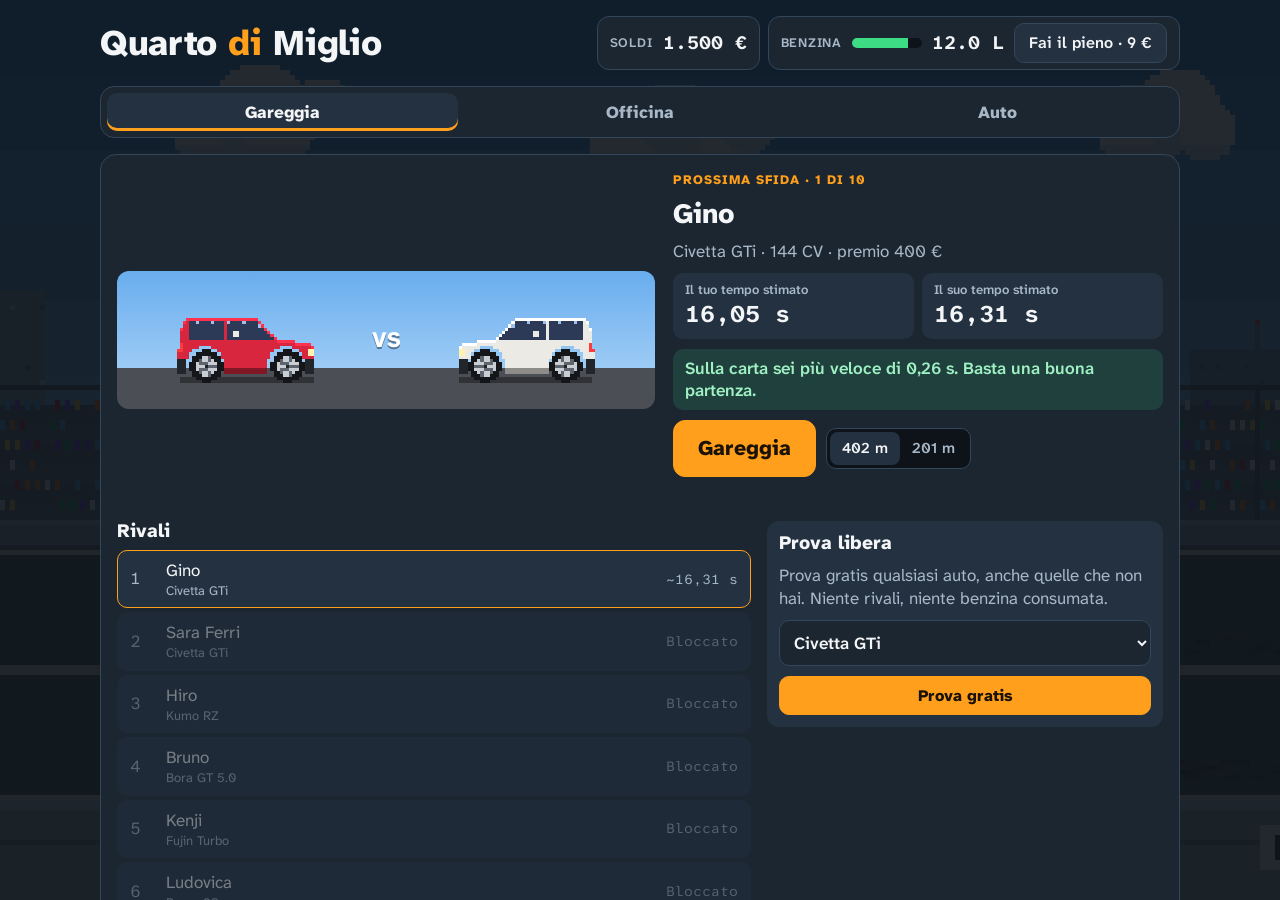
==== commit 85d947e2: "pixel race" ====
--- a/quarto-di-miglio/index.html
+++ b/quarto-di-miglio/index.html
@@ -4,138 +4,218 @@
 <meta charset="utf-8">
 <meta name="viewport" content="width=device-width, initial-scale=1, viewport-fit=cover">
 <title>Quarto di Miglio</title>
-<meta name="description" content="Drag race in pixel art nel browser: partenza con frizione, cambio a palette, officina e 8 rivali da battere sul quarto di miglio.">
-<meta name="theme-color" content="#130f26">
+<meta name="description" content="Drag race in pixel art nel browser: partenza con frizione, cambio a palette, 8 auto sportive, officina e 10 rivali sul quarto di miglio.">
+<meta name="theme-color" content="#121a23">
 <link rel="preconnect" href="https://fonts.googleapis.com">
 <link rel="preconnect" href="https://fonts.gstatic.com" crossorigin>
-<link rel="stylesheet" href="https://fonts.googleapis.com/css2?family=Pixelify+Sans:wght@400;600;700&family=VT323&display=swap">
+<link rel="stylesheet" href="https://fonts.googleapis.com/css2?family=Atkinson+Hyperlegible+Next:wght@400;600;800&display=swap">
+<link rel="stylesheet" href="https://fonts.googleapis.com/css2?family=Atkinson+Hyperlegible:wght@400;700&display=swap">
+<link rel="stylesheet" href="https://fonts.googleapis.com/css2?family=Atkinson+Hyperlegible+Mono:wght@400;700&display=swap">
 <style>
-/* Layout: one night drag strip seen from the side (low-res pixel canvas), a cockpit dash docked bottom-centre, garage and timeslip as overlays. Single night look by choice. */
+/* Layout: daytime drag strip seen from the side (pixel canvas); garage = top bar + three big tabs (Gareggia / Officina / Auto); race = guided launch strip on top, cockpit dash bottom-centre. Single look by choice. */
 :root{
-  --night:#130f26;
-  --panel:#1c1736;
-  --line:#3a3163;
-  --cream:#f4e9cf;
-  --dim:#a197c4;
-  --sodium:#ffae42;
-  --go:#57ff7a;
-  --stop:#ff4040;
+  --bg:#121a23;
+  --panel:#1b2631;
+  --raise:#233140;
+  --line:#33465a;
+  --ink:#f3f5f7;
+  --dim:#a9b8c7;
+  --accent:#ff9f1c;
+  --go:#3ddc84;
+  --stop:#ff4d4d;
   --nitro:#4fc3ff;
-  --display:"Pixelify Sans","Courier New",monospace;
-  --mono:"VT323","Courier New",monospace;
+  --sans:"Atkinson Hyperlegible Next","Atkinson Hyperlegible",system-ui,-apple-system,"Segoe UI",sans-serif;
+  --num:"Atkinson Hyperlegible Mono",ui-monospace,Menlo,Consolas,monospace;
   color-scheme:dark;
 }
 *{box-sizing:border-box;}
+[hidden]{display:none!important;}
 html,body{height:100%;margin:0;}
-body{background:var(--night);color:var(--cream);font-family:var(--mono);font-size:20px;overflow:hidden;user-select:none;-webkit-user-select:none;touch-action:none;}
+body{background:var(--bg);color:var(--ink);font-family:var(--sans);font-size:17px;line-height:1.35;overflow:hidden;user-select:none;-webkit-user-select:none;touch-action:none;}
 button{font:inherit;color:inherit;}
-button:focus-visible{outline:2px solid var(--sodium);outline-offset:2px;}
-#scene{position:fixed;inset:0;width:100%;height:100%;image-rendering:pixelated;image-rendering:crisp-edges;object-fit:contain;background:var(--night);}
+button:focus-visible{outline:3px solid var(--accent);outline-offset:2px;}
+#scene{position:fixed;inset:0;width:100%;height:100%;image-rendering:pixelated;image-rendering:crisp-edges;object-fit:contain;background:#5aa3ea;}
 
 /* ---------- race HUD ---------- */
 #hud{position:fixed;inset:0;pointer-events:none;}
-#hud[hidden]{display:none!important;}
 .hudbar{position:absolute;top:calc(10px + env(safe-area-inset-top,0px));left:max(16px,env(safe-area-inset-left,0px));right:max(16px,env(safe-area-inset-right,0px));display:flex;justify-content:space-between;align-items:flex-start;gap:12px;}
-.tag{background:rgba(19,15,38,.82);border:2px solid var(--line);padding:4px 10px;line-height:1;}
-.tag b{font-family:var(--display);font-weight:600;font-size:16px;display:block;margin-bottom:2px;}
-.tag span{color:var(--dim);font-size:18px;}
-#quit{pointer-events:auto;cursor:pointer;background:rgba(19,15,38,.82);border:2px solid var(--line);padding:4px 10px;font-size:18px;}
-#tree{display:flex;gap:6px;background:#0b0916;border:2px solid var(--line);padding:6px 8px;}
+.pill{background:rgba(18,26,35,.88);border:1px solid var(--line);border-radius:10px;padding:6px 12px;}
+.pill b{display:block;font-weight:800;font-size:16px;}
+.pill span{color:var(--dim);font-size:14px;}
+#quit,#audioBtn{pointer-events:auto;cursor:pointer;background:rgba(18,26,35,.88);border:1px solid var(--line);border-radius:10px;padding:8px 14px;font-weight:600;font-size:15px;}
+#tree{display:flex;gap:6px;background:#15181c;border:1px solid #2b3036;border-radius:8px;padding:6px 8px;}
 .tcol{display:flex;flex-direction:column;align-items:center;gap:4px;}
-.tcol small{font-size:14px;color:var(--dim);line-height:1;}
-.lamp{width:16px;height:16px;background:#2a2340;border:2px solid #0b0916;}
-.lamp.s{width:16px;height:8px;}
+.tcol small{font-size:11px;font-weight:800;color:var(--dim);line-height:1;}
+.lamp{width:16px;height:16px;border-radius:50%;background:#2b3038;}
+.lamp.s{height:8px;border-radius:4px;}
 .lamp.on.y{background:#ffe066;box-shadow:0 0 8px #ffe066;}
-.lamp.on.a{background:var(--sodium);box-shadow:0 0 10px var(--sodium);}
+.lamp.on.a{background:var(--accent);box-shadow:0 0 10px var(--accent);}
 .lamp.on.g{background:var(--go);box-shadow:0 0 12px var(--go);}
 .lamp.on.r{background:var(--stop);box-shadow:0 0 12px var(--stop);}
-#toast{position:absolute;left:50%;top:34%;transform:translate(-50%,-50%);font-family:var(--display);font-weight:700;font-size:clamp(22px,4.4vw,40px);text-align:center;text-shadow:3px 3px 0 #000;white-space:nowrap;}
-#toast small{display:block;font-family:var(--mono);font-weight:400;font-size:clamp(16px,2.4vw,22px);color:var(--cream);margin-top:6px;}
-#flyer{position:absolute;left:50%;top:48%;transform:translateX(-50%);font-family:var(--display);font-weight:700;font-size:22px;text-shadow:2px 2px 0 #000;}
-#keys{position:absolute;left:max(16px,env(safe-area-inset-left,0px));bottom:calc(14px + env(safe-area-inset-bottom,0px));font-size:17px;color:var(--dim);line-height:1.25;background:rgba(19,15,38,.7);padding:6px 10px;border-left:3px solid var(--sodium);}
-#keys kbd{font-family:var(--mono);color:var(--cream);border:1px solid var(--line);padding:0 4px;}
-#dash{position:absolute;left:50%;transform:translateX(-50%);bottom:calc(10px + env(safe-area-inset-bottom,0px));width:min(440px,calc(100vw - 32px));aspect-ratio:420/150;}
+
+/* guided launch */
+#guide{position:absolute;left:50%;top:calc(170px + env(safe-area-inset-top,0px));transform:translateX(-50%);width:min(560px,calc(100vw - 32px));background:rgba(18,26,35,.92);border:1px solid var(--line);border-radius:14px;padding:12px 14px;display:flex;flex-direction:column;gap:10px;}
+.steps{list-style:none;margin:0;padding:0;display:grid;grid-template-columns:repeat(3,minmax(0,1fr));gap:8px;}
+.steps li{display:flex;gap:8px;align-items:center;font-size:15px;font-weight:600;color:var(--dim);line-height:1.15;}
+.steps li i{flex:none;width:26px;height:26px;border-radius:50%;display:grid;place-items:center;font-style:normal;font-weight:800;font-size:14px;background:var(--raise);border:2px solid var(--line);color:var(--ink);}
+.steps li.now{color:var(--ink);} .steps li.now i{border-color:var(--accent);background:var(--accent);color:#1a1205;}
+.steps li.ok{color:var(--go);} .steps li.ok i{border-color:var(--go);background:var(--go);color:#062312;}
+.rpmbar{position:relative;height:22px;border-radius:6px;background:#0d1319;border:1px solid var(--line);overflow:hidden;}
+.rpmbar .zone{position:absolute;top:0;bottom:0;background:rgba(61,220,132,.35);border-left:2px solid var(--go);border-right:2px solid var(--go);}
+.rpmbar .fill{position:absolute;top:0;bottom:0;left:0;background:linear-gradient(90deg,#3a5266,#8aa2b8);}
+.rpmbar .fill.in{background:linear-gradient(90deg,#1f8a52,var(--go));}
+.rpmbar .fill.hot{background:linear-gradient(90deg,#a33,var(--stop));}
+.rpmlabels{display:flex;justify-content:space-between;font-family:var(--num);font-size:13px;color:var(--dim);margin-top:-4px;}
+#guideMsg{margin:0;font-size:17px;font-weight:800;text-align:center;}
+#toast{position:absolute;left:50%;top:30%;transform:translate(-50%,-50%);font-weight:800;font-size:clamp(26px,5vw,46px);text-align:center;text-shadow:0 3px 0 rgba(0,0,0,.6),0 0 18px rgba(0,0,0,.4);white-space:nowrap;}
+#toast small{display:block;font-weight:600;font-size:clamp(15px,2.3vw,20px);color:var(--ink);margin-top:4px;}
+#cue{position:absolute;left:50%;top:calc(56% - 60px);transform:translateX(-50%);font-weight:800;font-size:clamp(22px,3.6vw,32px);padding:6px 18px;border-radius:10px;white-space:nowrap;}
+#cue.shift{background:#ff6ec7;color:#2a0619;}
+#cue.info{background:rgba(18,26,35,.9);border:1px solid var(--line);}
+
+kbd{font-family:var(--num);font-size:13px;color:var(--ink);background:var(--raise);border:1px solid var(--line);border-bottom-width:2px;border-radius:4px;padding:0 5px;}
+#cockpit{position:absolute;left:50%;transform:translateX(-50%);bottom:calc(10px + env(safe-area-inset-bottom,0px));display:flex;align-items:center;gap:10px;}
+#dash{display:block;width:min(420px,calc(100vw - 32px - 136px));aspect-ratio:420/150;}
+.paddle{pointer-events:auto;cursor:pointer;touch-action:none;width:58px;height:104px;background:linear-gradient(#2c3c4d,#18222d);border:2px solid var(--line);display:flex;flex-direction:column;align-items:center;justify-content:center;gap:6px;transition:transform .09s ease-out,background .09s,border-color .09s;}
+#pDown{border-radius:30px 10px 10px 30px;transform-origin:right center;}
+#pUp{border-radius:10px 30px 30px 10px;transform-origin:left center;}
+.paddle b{font-size:36px;line-height:.8;font-weight:800;}
+.paddle small{font-family:var(--num);font-size:13px;color:var(--dim);border:1px solid var(--line);border-radius:4px;padding:0 6px;}
+#pDown.press{transform:perspective(200px) rotateY(28deg) scale(.94);}
+#pUp.press{transform:perspective(200px) rotateY(-28deg) scale(.94);}
+.paddle.press{background:var(--accent);border-color:var(--accent);color:#1a1205;}
+.paddle.press small{color:#1a1205;border-color:#1a1205;}
 
 /* touch */
 #touch{display:none;}
 @media (pointer:coarse){
-  #keys{display:none;}
+
   #touch{display:flex;position:fixed;left:0;right:0;bottom:0;justify-content:space-between;align-items:flex-end;padding-bottom:calc(12px + env(safe-area-inset-bottom,0px));padding-left:max(16px,env(safe-area-inset-left,0px));padding-right:max(16px,env(safe-area-inset-right,0px));pointer-events:none;}
-  #touch[hidden]{display:none;}
   #touch .grp{display:flex;gap:10px;align-items:flex-end;}
-  #touch button{pointer-events:auto;touch-action:none;border:2px solid var(--line);background:rgba(19,15,38,.6);font-family:var(--display);font-weight:700;}
-  #touch .pedal{width:84px;height:110px;font-size:15px;}
-  #touch .paddle{width:62px;height:62px;font-size:30px;}
-  #touch #tN{width:62px;height:40px;font-size:13px;color:var(--nitro);}
-  #touch button.on{background:rgba(255,174,66,.35);border-color:var(--sodium);}
-  #dash{width:min(360px,calc(100vw - 2*(84px + 62px + 36px)));min-width:200px;}
+  #touch button{pointer-events:auto;touch-action:none;border:2px solid var(--line);border-radius:14px;background:rgba(18,26,35,.7);font-weight:800;}
+  #touch .pedal{width:86px;height:112px;font-size:14px;}
+
+  #touch #tN{width:64px;height:40px;font-size:13px;color:var(--nitro);}
+  #touch button.on{background:rgba(255,159,28,.35);border-color:var(--accent);}
+  #dash{width:min(300px,calc(100vw - 2*(86px + 28px) - 136px));min-width:170px;}
+  .paddle{width:50px;height:88px;}
+  #guide{top:calc(150px + env(safe-area-inset-top,0px));}
 }
 
 /* ---------- overlays ---------- */
-.overlay{position:fixed;inset:0;overflow:auto;background:rgba(10,8,22,.82);padding-block:calc(16px + env(safe-area-inset-top,0px)) calc(16px + env(safe-area-inset-bottom,0px));padding-left:max(16px,env(safe-area-inset-left,0px));padding-right:max(16px,env(safe-area-inset-right,0px));touch-action:pan-y;}
-.overlay[hidden]{display:none!important;}
-.shell{max-width:1040px;margin:0 auto;display:flex;flex-direction:column;gap:14px;}
+.overlay{position:fixed;inset:0;overflow:auto;background:rgba(12,18,25,.9);padding-block:calc(16px + env(safe-area-inset-top,0px)) calc(24px + env(safe-area-inset-bottom,0px));padding-left:max(16px,env(safe-area-inset-left,0px));padding-right:max(16px,env(safe-area-inset-right,0px));touch-action:pan-y;}
+.shell{max-width:1080px;margin:0 auto;display:flex;flex-direction:column;gap:16px;}
 .top{display:flex;flex-wrap:wrap;align-items:center;justify-content:space-between;gap:12px;}
-.logo{font-family:var(--display);font-weight:700;font-size:clamp(30px,5vw,46px);line-height:.9;letter-spacing:.01em;margin:0;}
-.logo span{color:var(--sodium);}
-.wallet{display:flex;flex-wrap:wrap;gap:10px;align-items:center;}
-.chip{background:var(--panel);border:2px solid var(--line);padding:4px 10px;display:flex;gap:8px;align-items:baseline;}
-.chip i{font-style:normal;color:var(--dim);font-size:17px;}
-.chip b{font-weight:400;font-size:24px;font-variant-numeric:tabular-nums;}
-.btn{cursor:pointer;background:var(--panel);border:2px solid var(--line);padding:6px 12px;font-size:20px;}
-.btn:hover{border-color:var(--sodium);}
-.btn.hot{background:var(--sodium);color:#1a1205;border-color:var(--sodium);font-family:var(--display);font-weight:700;font-size:18px;}
-.btn.hot:hover{filter:brightness(1.1);}
-.btn:disabled{opacity:.4;cursor:not-allowed;}
-.grid{display:grid;grid-template-columns:minmax(0,5fr) minmax(0,6fr);gap:14px;align-items:start;}
-@media (max-width:820px){.grid{grid-template-columns:1fr;}}
-.box{background:var(--panel);border:2px solid var(--line);padding:14px;display:flex;flex-direction:column;gap:12px;}
-#show{width:100%;aspect-ratio:16/7;image-rendering:pixelated;background:#0d0a1d;display:block;}
-.carname{font-family:var(--display);font-weight:700;font-size:28px;line-height:1;margin:0;}
-.desc{color:var(--dim);margin:0;line-height:1.1;max-width:60ch;}
-.stats{display:grid;grid-template-columns:repeat(2,minmax(0,1fr));gap:4px 16px;margin:0;}
-.stats div{display:flex;justify-content:space-between;border-bottom:1px dashed var(--line);padding:2px 0;}
-.stats dt{color:var(--dim);} .stats dd{margin:0;font-variant-numeric:tabular-nums;}
-.tabs{display:flex;gap:4px;flex-wrap:wrap;}
-.tab{cursor:pointer;background:transparent;border:2px solid var(--line);border-bottom:0;padding:6px 14px;font-family:var(--display);font-weight:600;font-size:17px;color:var(--dim);}
-.tab[aria-selected="true"]{background:var(--panel);color:var(--cream);border-color:var(--sodium);}
-.list{display:flex;flex-direction:column;gap:6px;}
-.item{display:grid;grid-template-columns:28px minmax(0,1fr) auto;gap:10px;align-items:center;padding:8px 10px;background:#15112b;border:2px solid transparent;}
-.item.locked{opacity:.45;}
-.item .n{color:var(--dim);font-variant-numeric:tabular-nums;}
-.item h3{margin:0;font-family:var(--display);font-weight:600;font-size:18px;line-height:1.1;}
-.item p{margin:0;color:var(--dim);font-size:17px;line-height:1.1;}
-.item .done{color:var(--go);}
-.pips{display:inline-flex;gap:3px;vertical-align:middle;margin-left:6px;}
-.pips i{width:10px;height:10px;background:#2a2340;border:1px solid var(--line);}
-.pips i.on{background:var(--sodium);border-color:var(--sodium);}
-.seg{display:flex;gap:6px;align-items:center;flex-wrap:wrap;}
-.seg .label{color:var(--dim);}
-.opt{cursor:pointer;border:2px solid var(--line);background:transparent;padding:3px 10px;font-size:19px;}
-.opt[aria-pressed="true"]{background:var(--cream);color:var(--night);border-color:var(--cream);}
-.swatches{display:flex;gap:6px;flex-wrap:wrap;}
-.sw{width:30px;height:30px;cursor:pointer;border:2px solid var(--night);outline:2px solid transparent;}
-.sw[aria-pressed="true"]{outline-color:var(--cream);}
-.foot{display:flex;justify-content:space-between;gap:12px;flex-wrap:wrap;color:var(--dim);font-size:17px;}
-.linkbtn{cursor:pointer;background:none;border:0;color:var(--dim);text-decoration:underline;padding:0;font-size:17px;}
-.note{color:var(--sodium);min-height:1.1em;margin:0;}
-
-/* timeslip */
-.slipwrap{display:flex;flex-direction:column;align-items:center;gap:14px;max-width:560px;margin:0 auto;}
-.slip{width:100%;background:#efe6cf;color:#2a2418;padding:22px 20px 18px;font-family:var(--mono);font-size:20px;line-height:1.05;position:relative;
-  -webkit-mask:radial-gradient(circle 6px at 8px 0,#0000 98%,#000) top/16px 51% repeat-x,radial-gradient(circle 6px at 8px 100%,#0000 98%,#000) bottom/16px 51% repeat-x;
-  mask:radial-gradient(circle 6px at 8px 0,#0000 98%,#000) top/16px 51% repeat-x,radial-gradient(circle 6px at 8px 100%,#0000 98%,#000) bottom/16px 51% repeat-x;}
-.slip h2{font-family:var(--mono);font-weight:400;font-size:26px;text-align:center;margin:0 0 2px;letter-spacing:.06em;}
-.slip .c{text-align:center;margin:0;}
-.slip table{width:100%;border-collapse:collapse;margin-top:10px;font-variant-numeric:tabular-nums;}
-.slip th{font-weight:400;text-align:right;padding:2px 4px;border-bottom:1px dashed #8a7f66;}
+.logo{margin:0;font-weight:800;font-size:clamp(26px,4vw,36px);letter-spacing:-.01em;line-height:1;}
+.logo span{color:var(--accent);}
+.wallet{display:flex;flex-wrap:wrap;gap:8px;align-items:stretch;}
+.chip{background:var(--panel);border:1px solid var(--line);border-radius:12px;padding:6px 12px;display:flex;gap:10px;align-items:center;}
+.chip small{color:var(--dim);font-size:13px;font-weight:600;text-transform:uppercase;letter-spacing:.06em;}
+.chip b{font-family:var(--num);font-size:19px;font-weight:700;}
+.gauge{width:70px;height:10px;border-radius:5px;background:#0d1319;overflow:hidden;}
+.gauge i{display:block;height:100%;background:var(--go);}
+.gauge i.low{background:var(--stop);}
+.btn{cursor:pointer;background:var(--raise);border:1px solid var(--line);border-radius:10px;padding:8px 14px;font-weight:600;font-size:16px;}
+.btn:hover:not(:disabled){border-color:var(--accent);}
+.btn.go{background:var(--accent);border-color:var(--accent);color:#1a1205;font-weight:800;}
+.btn.go:hover:not(:disabled){filter:brightness(1.08);}
+.btn.big{font-size:21px;padding:13px 24px;border-radius:12px;}
+.btn:disabled{opacity:.45;cursor:not-allowed;}
+.nav{display:grid;grid-template-columns:repeat(3,minmax(0,1fr));gap:6px;background:var(--panel);border:1px solid var(--line);border-radius:14px;padding:6px;}
+.nav button{cursor:pointer;border:0;border-radius:10px;background:transparent;padding:10px 8px;font-weight:800;font-size:17px;color:var(--dim);display:flex;flex-direction:column;align-items:center;gap:2px;line-height:1.1;}
+.nav button small{font-weight:400;font-size:13px;}
+.nav button[aria-selected="true"]{background:var(--raise);color:var(--ink);box-shadow:inset 0 -3px 0 var(--accent);}
+.card{background:var(--panel);border:1px solid var(--line);border-radius:16px;padding:16px;display:flex;flex-direction:column;gap:12px;}
+.eyebrow{font-size:13px;font-weight:800;letter-spacing:.08em;text-transform:uppercase;color:var(--accent);margin:0;}
+h2,h3{margin:0;line-height:1.1;text-wrap:balance;}
+h2{font-size:28px;font-weight:800;}
+h3{font-size:19px;font-weight:800;}
+.muted{color:var(--dim);margin:0;}
+.note{margin:0;min-height:1.3em;font-weight:600;color:var(--accent);}
+
+/* race tab */
+.hero{display:grid;grid-template-columns:minmax(0,1.1fr) minmax(0,1fr);gap:18px;align-items:center;}
+@media (max-width:780px){.hero{grid-template-columns:1fr;}}
+.vs{display:grid;grid-template-columns:1fr auto 1fr;align-items:center;gap:8px;background:linear-gradient(#69adee,#9ccbf5 70%,#4b4e54 70%);border-radius:12px;padding:10px;}
+.vs canvas{width:100%;aspect-ratio:2/1;image-rendering:pixelated;}
+.vs b{font-weight:800;font-size:22px;color:#fff;text-shadow:0 2px 0 rgba(0,0,0,.4);}
+.cmp{display:grid;grid-template-columns:1fr 1fr;gap:8px;}
+.cmp div{background:var(--raise);border-radius:10px;padding:8px 12px;}
+.cmp small{display:block;color:var(--dim);font-size:13px;font-weight:600;}
+.cmp b{font-family:var(--num);font-size:24px;}
+.verdictline{margin:0;font-weight:600;padding:8px 12px;border-radius:10px;}
+.verdictline.ok{background:rgba(61,220,132,.14);color:#9ff0c3;}
+.verdictline.warn{background:rgba(255,159,28,.14);color:#ffd08a;}
+.row{display:flex;flex-wrap:wrap;gap:10px;align-items:center;}
+.seg{display:inline-flex;background:#0d1319;border:1px solid var(--line);border-radius:10px;padding:3px;}
+.seg button{cursor:pointer;border:0;background:transparent;border-radius:8px;padding:6px 12px;font-weight:600;font-size:15px;color:var(--dim);}
+.seg button[aria-pressed="true"]{background:var(--raise);color:var(--ink);}
+.lower{display:grid;grid-template-columns:minmax(0,1.6fr) minmax(0,1fr);gap:16px;align-items:start;}
+@media (max-width:780px){.lower{grid-template-columns:1fr;}}
+.ladder{list-style:none;margin:8px 0 0;padding:0;display:flex;flex-direction:column;gap:4px;}
+.rung{width:100%;display:grid;grid-template-columns:26px minmax(0,1fr) auto;gap:10px;align-items:center;padding:8px 12px;border-radius:10px;background:var(--raise);border:1px solid transparent;text-align:left;cursor:pointer;}
+.rung small{display:block;color:var(--dim);font-size:13px;}
+.rung .n{color:var(--dim);font-family:var(--num);}
+.rung .st{font-size:14px;color:var(--dim);font-family:var(--num);}
+.rung:hover:not(:disabled){border-color:var(--accent);}
+.rung:disabled{opacity:.42;cursor:not-allowed;}
+.rung.cur{border-color:var(--accent);}
+.rung .done{color:var(--go);font-weight:800;font-family:var(--sans);}
+.prac{background:var(--raise);border-radius:12px;padding:12px;display:flex;flex-direction:column;gap:10px;}
+.sel{width:100%;background:var(--panel);color:var(--ink);border:1px solid var(--line);border-radius:10px;padding:10px;font:inherit;font-weight:600;}
+
+/* shop + dealer */
+.split{display:grid;grid-template-columns:minmax(0,1fr) minmax(0,1.25fr);gap:16px;align-items:start;}
+@media (max-width:820px){.split{grid-template-columns:1fr;}}
+#show{width:100%;aspect-ratio:16/7;image-rendering:pixelated;border-radius:12px;display:block;}
+.bars{display:flex;flex-direction:column;gap:8px;}
+.bar{display:grid;grid-template-columns:104px minmax(0,1fr) 84px;gap:10px;align-items:center;font-size:15px;}
+.bar span:first-child{color:var(--dim);font-weight:600;}
+.bar .track{height:10px;border-radius:5px;background:#0d1319;overflow:hidden;}
+.bar .track i{display:block;height:100%;background:var(--accent);border-radius:5px;}
+.bar .v{text-align:right;font-family:var(--num);font-size:15px;}
+.ups{display:grid;grid-template-columns:repeat(auto-fill,minmax(210px,1fr));gap:10px;}
+.up{background:var(--raise);border-radius:12px;padding:12px;display:flex;flex-direction:column;gap:6px;}
+.up p{margin:0;font-size:14px;color:var(--dim);}
+.up .lv{display:flex;gap:4px;}
+.up .lv i{flex:1;height:6px;border-radius:3px;background:#0d1319;}
+.up .lv i.on{background:var(--accent);}
+.up .fx{font-size:14px;color:#9ff0c3;font-weight:600;}
+.up .btn{margin-top:auto;}
+.swatches{display:flex;gap:8px;flex-wrap:wrap;}
+.sw{width:34px;height:34px;border-radius:50%;cursor:pointer;border:3px solid var(--panel);box-shadow:0 0 0 2px transparent;}
+.sw[aria-pressed="true"]{box-shadow:0 0 0 2px var(--ink);}
+.cars{display:grid;grid-template-columns:repeat(auto-fill,minmax(240px,1fr));gap:12px;}
+.car{background:var(--raise);border-radius:14px;padding:12px;display:flex;flex-direction:column;gap:8px;border:1px solid transparent;}
+.car.cur{border-color:var(--accent);}
+.car canvas{width:100%;aspect-ratio:2/1;image-rendering:pixelated;border-radius:10px;background:linear-gradient(#69adee,#9ccbf5 72%,#4b4e54 72%);}
+.car p{margin:0;font-size:14px;color:var(--dim);}
+.car .spec{display:grid;grid-template-columns:auto 1fr;gap:2px 12px;font-size:14px;color:var(--dim);}
+.car .spec b{color:var(--ink);font-family:var(--num);font-weight:700;}
+.car .btn{margin-top:auto;}
+.foot{display:flex;justify-content:space-between;gap:12px;flex-wrap:wrap;color:var(--dim);font-size:14px;}
+.linkbtn{cursor:pointer;background:none;border:0;color:var(--dim);text-decoration:underline;padding:0;font-size:14px;}
+
+/* results */
+.res{max-width:640px;margin:0 auto;display:flex;flex-direction:column;gap:14px;}
+.verdict{margin:0;font-weight:800;font-size:clamp(32px,6vw,48px);text-align:center;line-height:1;}
+.verdict.win{color:var(--go);} .verdict.lose{color:var(--stop);}
+.sum{display:grid;grid-template-columns:repeat(3,minmax(0,1fr));gap:8px;}
+@media (max-width:520px){.sum{grid-template-columns:1fr;}}
+.sum div{background:var(--panel);border:1px solid var(--line);border-radius:12px;padding:10px 12px;}
+.sum small{display:block;color:var(--dim);font-size:13px;font-weight:600;text-transform:uppercase;letter-spacing:.05em;}
+.sum b{font-size:20px;font-weight:800;}
+.sum b.good{color:var(--go);} .sum b.bad{color:var(--stop);} .sum b.meh{color:var(--accent);}
+.sum p{margin:2px 0 0;font-size:14px;color:var(--dim);}
+.slip{background:#f1ede4;color:#23211c;border-radius:6px;padding:16px 18px;font-family:var(--num);font-size:15px;line-height:1.3;}
+.slip h4{margin:0;text-align:center;font-size:16px;letter-spacing:.08em;}
+.slip .c{margin:0 0 6px;text-align:center;color:#5c574b;font-size:13px;}
+.slip table{width:100%;border-collapse:collapse;font-variant-numeric:tabular-nums;}
+.slip th{font-weight:700;text-align:right;padding:3px 4px;border-bottom:1px dashed #8a8270;}
+.slip td{text-align:right;padding:3px 4px;}
 .slip th:first-child,.slip td:first-child{text-align:left;}
-.slip td{text-align:right;padding:2px 4px;}
-.slip tr.win td{font-size:24px;}
-.slip .coach{margin-top:10px;border-top:1px dashed #8a7f66;padding-top:8px;}
-.verdict{font-family:var(--display);font-weight:700;font-size:clamp(30px,6vw,44px);margin:0;text-shadow:3px 3px 0 #000;}
-.verdict.win{color:var(--go);} .verdict.lose{color:var(--stop);}
-.row-btns{display:flex;gap:10px;flex-wrap:wrap;justify-content:center;}
+.slip tr.win td{font-weight:700;}
+.btns{display:flex;gap:10px;flex-wrap:wrap;justify-content:center;}
 @media (prefers-reduced-motion:reduce){*{animation:none!important;transition:none!important;}}
 </style>
 </head>
@@ -144,78 +224,104 @@
 
 <div id="hud" hidden>
   <div class="hudbar">
-    <div class="tag" id="rivalTag"><b id="rivalName">Prova cronometrata</b><span id="rivalCar">Solo tu e il cronometro</span></div>
+    <div class="pill"><b id="rivalName">Prova cronometrata</b><span id="rivalCar">Solo tu e il cronometro</span></div>
     <div id="tree" aria-label="Semaforo di partenza">
       <div class="tcol"><small>TU</small><div class="lamp s y" data-l="pre0"></div><div class="lamp s y" data-l="stg0"></div><div class="lamp a" data-l="a1"></div><div class="lamp a" data-l="a2"></div><div class="lamp a" data-l="a3"></div><div class="lamp g" data-l="g0"></div><div class="lamp r" data-l="r0"></div></div>
       <div class="tcol"><small>RIV</small><div class="lamp s y" data-l="pre1"></div><div class="lamp s y" data-l="stg1"></div><div class="lamp a" data-l="a1"></div><div class="lamp a" data-l="a2"></div><div class="lamp a" data-l="a3"></div><div class="lamp g" data-l="g1"></div><div class="lamp r" data-l="r1"></div></div>
     </div>
-    <button id="quit" type="button">Ritirati</button>
+    <div style="display:flex;gap:8px"><button id="audioBtn" type="button">Audio: sì</button><button id="quit" type="button">Esci</button></div>
+  </div>
+  <div id="guide">
+    <ol class="steps">
+      <li id="st1"><i>1</i><span>Tieni premuta la frizione</span></li>
+      <li id="st2"><i>2</i><span>Giri nella zona verde</span></li>
+      <li id="st3"><i>3</i><span>Lascia la frizione al verde</span></li>
+    </ol>
+    <div class="rpmbar"><div class="fill" id="gFill"></div><div class="zone" id="gZone"></div></div>
+    <div class="rpmlabels"><span>0</span><span id="gRpm">0 giri</span><span id="gMax">8000</span></div>
+    <p id="guideMsg">Premi e tieni premuto Spazio</p>
   </div>
   <div id="toast" hidden></div>
-  <div id="flyer" hidden></div>
-  <div id="keys">
-    <div><kbd>Spazio</kbd> frizione · <kbd>↑</kbd>/<kbd>W</kbd> gas</div>
-    <div><kbd>→</kbd>/<kbd>E</kbd> marcia + · <kbd>←</kbd>/<kbd>Q</kbd> marcia −</div>
-    <div><kbd>N</kbd> nitro · <kbd>M</kbd> audio</div>
+  <div id="cue" hidden></div>
+  <div id="cockpit">
+    <button class="paddle" id="pDown" type="button" aria-label="Marcia giù (Q)"><b>−</b><small>Q</small></button>
+    <canvas id="dash" aria-label="Cruscotto: contagiri, marcia, velocità e benzina"></canvas>
+    <button class="paddle" id="pUp" type="button" aria-label="Marcia su (E)"><b>+</b><small>E</small></button>
   </div>
-  <canvas id="dash" aria-label="Cruscotto: contagiri, marcia, velocità e benzina"></canvas>
 </div>
 
 <div id="touch" hidden>
-  <div class="grp"><button class="pedal" id="tC" type="button">FRIZIONE</button><button class="paddle" id="tD" type="button" aria-label="Scala marcia">−</button></div>
-  <div class="grp"><div style="display:flex;flex-direction:column;gap:8px;align-items:center"><button id="tN" type="button">NITRO</button><button class="paddle" id="tU" type="button" aria-label="Sali di marcia">+</button></div><button class="pedal" id="tG" type="button">GAS</button></div>
+  <div class="grp"><button class="pedal" id="tC" type="button">FRIZIONE</button></div>
+  <div class="grp"><button id="tN" type="button">NITRO</button><button class="pedal" id="tG" type="button">GAS</button></div>
 </div>
 
 <div class="overlay" id="garage">
   <div class="shell">
     <div class="top">
-      <h1 class="logo">Quarto<span>di</span>Miglio</h1>
+      <h1 class="logo">Quarto <span>di</span> Miglio</h1>
       <div class="wallet">
-        <div class="chip"><i>Soldi</i><b id="money">1500 €</b></div>
-        <div class="chip"><i>Benzina</i><b id="fuelTxt">12.0 L</b></div>
-        <button class="btn" id="refuel" type="button">Fai il pieno</button>
+        <div class="chip"><small>Soldi</small><b id="money">1500 €</b></div>
+        <div class="chip"><small>Benzina</small><div class="gauge"><i id="fuelBar"></i></div><b id="fuelTxt">12 L</b><button class="btn" id="refuel" type="button">Fai il pieno</button></div>
       </div>
     </div>
-    <div class="grid">
-      <div class="box">
-        <canvas id="show" width="200" height="88" aria-label="La tua auto in garage"></canvas>
-        <h2 class="carname" id="carName">Civetta 1.6</h2>
-        <p class="desc" id="carDesc"></p>
-        <dl class="stats" id="carStats"></dl>
-      </div>
-      <div>
-        <div class="tabs" role="tablist">
-          <button class="tab" role="tab" id="tabRace" aria-selected="true" type="button">Gare</button>
-          <button class="tab" role="tab" id="tabShop" aria-selected="false" type="button">Officina</button>
-          <button class="tab" role="tab" id="tabDeal" aria-selected="false" type="button">Concessionaria</button>
-        </div>
-        <div class="box" id="paneRace">
-          <div class="seg"><span class="label">Distanza</span>
-            <button class="opt" id="dQ" type="button" aria-pressed="true">1/4 di miglio · 402 m</button>
-            <button class="opt" id="dE" type="button" aria-pressed="false">1/8 · 201 m</button></div>
-          <div class="list" id="rivals"></div>
+    <nav class="nav" role="tablist">
+      <button role="tab" id="tabRace" aria-selected="true" type="button">Gareggia</button>
+      <button role="tab" id="tabShop" aria-selected="false" type="button">Officina</button>
+      <button role="tab" id="tabDeal" aria-selected="false" type="button">Auto</button>
+    </nav>
+
+    <section id="paneRace" class="card">
+      <div class="hero">
+        <div class="vs"><canvas id="vsMe" width="120" height="60" aria-label="La tua auto"></canvas><b>VS</b><canvas id="vsRiv" width="120" height="60" aria-label="Auto del rivale"></canvas></div>
+        <div style="display:flex;flex-direction:column;gap:10px;">
+          <p class="eyebrow" id="nextEyebrow">Prossima sfida · 1 di 10</p>
+          <h2 id="nextName">Gino</h2>
+          <p class="muted" id="nextCar">Civetta GTi</p>
+          <div class="cmp"><div><small>Il tuo tempo stimato</small><b id="cmpMe">16.5 s</b></div><div><small>Il suo tempo stimato</small><b id="cmpRiv">16.8 s</b></div></div>
+          <p class="verdictline ok" id="cmpLine"></p>
+          <div class="row"><button class="btn go big" id="goNext" type="button">Gareggia</button>
+            <div class="seg" role="group" aria-label="Distanza"><button id="dQ" type="button" aria-pressed="true">402 m</button><button id="dE" type="button" aria-pressed="false">201 m</button></div></div>
           <p class="note" id="raceNote"></p>
         </div>
-        <div class="box" id="paneShop" hidden>
-          <div class="list" id="ups"></div>
-          <div class="seg"><span class="label">Vernice</span><div class="swatches" id="paint"></div></div>
-          <p class="note" id="shopNote"></p>
-        </div>
-        <div class="box" id="paneDeal" hidden>
-          <div class="list" id="deal"></div>
-          <p class="note" id="dealNote"></p>
-        </div>
       </div>
-    </div>
-    <div class="foot"><span>Partenza: tieni la frizione, porta i giri nella zona verde e rilascia al verde. Cambia quando i led diventano rosa.</span><button class="linkbtn" id="reset" type="button">Ricomincia carriera</button></div>
+      <div class="lower">
+        <div><h3>Rivali</h3><ol class="ladder" id="ladder"></ol></div>
+        <div class="prac"><h3>Prova libera</h3><p class="muted">Prova gratis qualsiasi auto, anche quelle che non hai. Niente rivali, niente benzina consumata.</p>
+          <select class="sel" id="pracCar" aria-label="Auto per la prova libera"></select><button class="btn go" id="practice" type="button">Prova gratis</button></div>
+      </div>
+    </section>
+
+    <section id="paneShop" class="split" hidden>
+      <div class="card">
+        <canvas id="show" width="200" height="88" aria-label="La tua auto in officina"></canvas>
+        <div><p class="eyebrow" id="shopLook"></p><h2 id="carName">Civetta GTi</h2><p class="muted" id="carEngine"></p></div>
+        <div class="bars" id="carBars"></div>
+        <div><h3 style="margin-bottom:8px">Vernice</h3><div class="swatches" id="paint"></div></div>
+      </div>
+      <div class="card">
+        <h3>Potenziamenti</h3>
+        <p class="muted">Ogni pezzo mostra quanto guadagni. I tempi sono stimati con partenza e cambiate perfette.</p>
+        <div class="ups" id="ups"></div>
+        <p class="note" id="shopNote"></p>
+      </div>
+    </section>
+
+    <section id="paneDeal" class="card" hidden>
+      <h3>Le auto</h3>
+      <div class="cars" id="deal"></div>
+      <p class="note" id="dealNote"></p>
+    </section>
+
+    <div class="foot"><span>I progressi restano salvati in questo browser.</span><button class="linkbtn" id="reset" type="button">Ricomincia la carriera</button></div>
   </div>
 </div>
 
 <div class="overlay" id="result" hidden>
-  <div class="slipwrap">
+  <div class="res">
     <p class="verdict" id="verdict">HAI VINTO</p>
+    <div class="sum" id="sum"></div>
     <div class="slip" id="slip"></div>
-    <div class="row-btns"><button class="btn hot" id="again" type="button">Rivincita</button><button class="btn" id="toGarage" type="button">Garage</button></div>
+    <div class="btns"><button class="btn go big" id="again" type="button">Rivincita</button><button class="btn big" id="next" type="button">Prossima sfida</button><button class="btn big" id="toGarage" type="button">Garage</button></div>
   </div>
 </div>
 <script>
@@ -224,16 +330,41 @@
 const QUARTER=402.34, EIGHTH=201.17;
 const clamp=(v,a,b)=>Math.max(a,Math.min(b,v));
 const smooth=(a,b,x)=>{const t=clamp((x-a)/(b-a),0,1);return t*t*(3-2*t);};
+// Fictional cars styled after classic sports-car shapes; no real names or badges.
+// snd: firing = power pulses per crank rev, harm = [1x,0.5x,2x,0.25x] partial levels, drive = exhaust saturation, rasp = exhaust noise
 const CARS={
-  civetta:{name:'Civetta 1.6',kind:'hatch',drive:'FWD',price:0,mass:1050,tq:165,peak:4600,red:7100,lim:7500,
-    gears:[3.25,1.95,1.38,1.05,0.84],fd:4.2,r:0.29,mu:1.05,cda:0.66,cyl:2,turbo:false,spool:0,
-    desc:'Utilitaria leggera a trazione anteriore. Pochi cavalli, ma perdona gli errori.'},
-  bora:{name:'Bora GT 5.0',kind:'muscle',drive:'RWD',price:9000,mass:1560,tq:530,peak:4200,red:6300,lim:6700,
-    gears:[2.66,1.78,1.30,1.0,0.80],fd:3.55,r:0.34,mu:1.15,cda:0.82,cyl:4,turbo:false,spool:0,
-    desc:'V8 aspirato a trazione posteriore. Coppia enorme: se parti troppo alto, pattini.'},
-  kaiju:{name:'Kaiju RS',kind:'coupe',drive:'AWD',price:22000,mass:1480,tq:470,peak:5200,red:7700,lim:8300,
-    gears:[3.6,2.2,1.55,1.16,0.92,0.76],fd:3.9,r:0.33,mu:1.0,cda:0.66,cyl:3,turbo:true,spool:3600,
-    desc:'Sei cilindri turbo a trazione integrale. Sotto i 3500 giri dorme, poi esplode.'}
+  civetta:{name:'Civetta GTi',look:'Hot hatch anni \'80',kind:'hatch',drive:'FWD',price:0,mass:1030,tq:180,peak:4600,red:7100,lim:7500,
+    gears:[3.25,1.95,1.38,1.05,0.84],fd:4.2,r:0.29,mu:1.05,cda:0.64,turbo:false,spool:0,engine:'4 cilindri 1.8 aspirato',
+    snd:{firing:2,harm:[.5,.22,.24,.2],drive:3.6,rasp:.3,burble:0,lp:520,peakGain:6,whistle:0},
+    desc:'Piccola, leggera, trazione anteriore. Perdona gli errori: perfetta per imparare.'},
+  kumo:{name:'Kumo RZ',look:'Coupé giapponese col motore rotativo',kind:'rotary',drive:'RWD',price:6500,mass:1280,tq:300,peak:5600,red:8200,lim:8600,
+    gears:[3.48,2.02,1.39,1.0,0.72],fd:4.1,r:0.31,mu:1.05,cda:0.6,turbo:true,spool:3800,engine:'Rotativo biturbo',
+    snd:{firing:2,harm:[.62,.08,.34,.06],drive:4.2,rasp:.4,burble:0,lp:650,peakGain:7,whistle:.7},
+    desc:'Motore rotativo che urla fino a 8600 giri. Sotto i 4000 è pigro: partenze alte.'},
+  bora:{name:'Bora GT 5.0',look:'Muscle car americana',kind:'muscle',drive:'RWD',price:9000,mass:1560,tq:530,peak:4200,red:6300,lim:6700,
+    gears:[2.66,1.78,1.30,1.0,0.80],fd:3.55,r:0.34,mu:1.15,cda:0.82,turbo:false,spool:0,engine:'V8 5.0 aspirato',
+    snd:{firing:4,harm:[.45,.6,.12,.55],drive:2.6,rasp:.2,burble:1,lp:360,peakGain:5,whistle:0},
+    desc:'V8 con coppia enorme a trazione posteriore. Se parti troppo alto, fumo e niente spinta.'},
+  boxer:{name:'Boxer 9S',look:'Sportiva tedesca a motore posteriore',kind:'boxer',drive:'RWD',rear:true,price:15000,mass:1370,tq:380,peak:5200,red:7200,lim:7600,
+    gears:[3.82,2.2,1.52,1.22,1.02,0.84],fd:3.44,r:0.32,mu:1.05,cda:0.62,turbo:false,spool:0,engine:'6 cilindri boxer aspirato',
+    snd:{firing:3,harm:[.52,.42,.26,.32],drive:3.1,rasp:.26,burble:.45,lp:600,peakGain:7,whistle:0},
+    desc:'Motore dietro le ruote motrici: grande trazione in partenza e suono metallico.'},
+  fujin:{name:'Fujin Turbo',look:'Gran turismo giapponese anni \'90',kind:'gt',drive:'RWD',price:12000,mass:1510,tq:500,peak:4200,red:6800,lim:7200,
+    gears:[3.83,2.36,1.69,1.31,1.0,0.79],fd:3.13,r:0.33,mu:1.05,cda:0.64,turbo:true,spool:3300,engine:'6 cilindri in linea biturbo',
+    snd:{firing:3,harm:[.55,.24,.2,.3],drive:2.6,rasp:.18,burble:0,lp:440,peakGain:6,whistle:1},
+    desc:'Sei in linea biturbo indistruttibile. Con il turbo al massimo diventa un missile.'},
+  raijin:{name:'Raijin RS',look:'Coupé giapponese a trazione integrale',kind:'skyline',drive:'AWD',price:24000,mass:1560,tq:470,peak:4600,red:7600,lim:8000,
+    gears:[3.83,2.36,1.69,1.31,1.0,0.79],fd:3.55,r:0.33,mu:1.0,cda:0.66,turbo:true,spool:3400,engine:'6 cilindri in linea biturbo',
+    snd:{firing:3,harm:[.56,.2,.26,.24],drive:2.9,rasp:.22,burble:0,lp:520,peakGain:7,whistle:.9},
+    desc:'Trazione integrale: parte come un fulmine anche con tanta potenza.'},
+  saetta:{name:'Saetta Biturbo',look:'Supercar italiana anni \'80',kind:'super',drive:'RWD',rear:true,price:45000,mass:1150,tq:570,peak:4200,red:7500,lim:7900,
+    gears:[2.92,1.94,1.42,1.12,0.92],fd:3.24,r:0.34,mu:1.28,cda:0.6,turbo:true,spool:3600,engine:'V8 biturbo',
+    snd:{firing:4,harm:[.55,.16,.32,.16],drive:3.2,rasp:.27,burble:0,lp:600,peakGain:8,whistle:1},
+    desc:'Leggerissima e cattiva. Il turbo arriva tutto insieme: tienila dritta.'},
+  toro:{name:'Toro V12',look:'Supercar a cuneo con V12',kind:'wedge',drive:'AWD',price:70000,mass:1575,tq:690,peak:5500,red:8300,lim:8700,
+    gears:[3.91,2.44,1.81,1.46,1.19,0.97,0.84],fd:2.86,r:0.35,mu:1.05,cda:0.66,turbo:false,spool:0,engine:'V12 6.5 aspirato',
+    snd:{firing:6,harm:[.5,.12,.36,.08],drive:2.2,rasp:.14,burble:0,lp:720,peakGain:9,whistle:0},
+    desc:'Dodici cilindri e trazione integrale. Il re del rettilineo, se sai cambiare.'}
 };
 const UPGRADES=[
   {key:'engine', name:'Motore',  max:4,cost:l=>1500*(l+1),info:'+10% coppia per livello'},
@@ -262,7 +393,7 @@
 function newState(){return {x:0,v:0,a:0,rpm:IDLE,gear:1,eng:0,locked:false,spin:0,shiftT:0,cutT:0,limT:0,stalled:false,stallT:0,nosT:0,nosUsed:false,fuel:30,thr:0};}
 function traction(sp,s){
   const t=clamp(s.a/G_ACC,0,1.2);
-  const wf=sp.drive==='FWD'?.61-.16*t:sp.drive==='RWD'?.47+.17*t:.98;
+  const wf=sp.drive==='FWD'?.61-.16*t:sp.drive==='RWD'?(sp.rear?.58:.47)+.17*t:.98;
   return sp.mu*sp.mass*G_ACC*wf;
 }
 function applyTraction(s,Fd,Fmax,dt){
@@ -350,80 +481,96 @@
 const $=id=>document.getElementById(id);
 const PAINT=[
   {n:'Rosso corsa',c:'#d7263d'},{n:'Giallo',c:'#ffc93c'},{n:'Blu elettrico',c:'#2f6bff'},{n:'Verde',c:'#1fae6a'},
-  {n:'Bianco',c:'#e9e6df'},{n:'Grafite',c:'#3a3646'},{n:'Arancio',c:'#ff7a1a'},{n:'Viola',c:'#8b3dff'}];
+  {n:'Bianco',c:'#eceae4'},{n:'Grafite',c:'#3a3f46'},{n:'Arancio',c:'#ff7a1a'},{n:'Viola',c:'#8b3dff'},{n:'Argento',c:'#b9c0c8'},{n:'Azzurro',c:'#3fb6e8'}];
+const DEF_PAINT={civetta:0,kumo:1,bora:2,boxer:8,fujin:6,raijin:2,saetta:0,toro:3};
 const RIVALS=[
-  {name:'Gino "Il Lento"',car:'civetta',up:{},color:4,skill:.55,reward:400},
+  {name:'Gino',car:'civetta',up:{},color:4,skill:.55,reward:400},
   {name:'Sara Ferri',car:'civetta',up:{engine:2,tyres:1},color:1,skill:.7,reward:700},
-  {name:'Bruno V8',car:'bora',up:{},color:5,skill:.6,reward:1200},
-  {name:'Ludovica',car:'civetta',up:{engine:4,turbo:3,tyres:3,weight:2,gearbox:2},color:7,skill:.85,reward:1800},
-  {name:'Kenji',car:'kaiju',up:{},color:2,skill:.75,reward:2600},
-  {name:'Marta "Fumo"',car:'bora',up:{engine:3,turbo:2,tyres:2,gearbox:2},color:0,skill:.85,reward:3800},
-  {name:'Ombra',car:'kaiju',up:{engine:3,turbo:2,tyres:3,weight:2,gearbox:3,nos:1},color:5,skill:.92,reward:6500},
-  {name:'Il Re della Notte',car:'kaiju',up:{engine:4,turbo:3,tyres:3,weight:3,gearbox:3,nos:1},color:6,skill:.97,reward:15000}];
+  {name:'Hiro',car:'kumo',up:{},color:9,skill:.65,reward:1200},
+  {name:'Bruno',car:'bora',up:{},color:5,skill:.65,reward:1600},
+  {name:'Kenji',car:'fujin',up:{engine:1,turbo:1},color:4,skill:.75,reward:2400},
+  {name:'Ludovica',car:'boxer',up:{},color:8,skill:.78,reward:3200},
+  {name:'Marta',car:'bora',up:{engine:3,turbo:2,tyres:2,gearbox:2},color:0,skill:.85,reward:4500},
+  {name:'Ombra',car:'raijin',up:{engine:3,turbo:2,tyres:3,weight:2,gearbox:3,nos:1},color:5,skill:.9,reward:7000},
+  {name:'Valentina',car:'saetta',up:{engine:2,turbo:2,tyres:2,gearbox:2},color:0,skill:.92,reward:10000},
+  {name:'Il Re del Rettilineo',car:'toro',up:{engine:4,turbo:3,tyres:3,weight:3,gearbox:3,nos:1},color:1,skill:.97,reward:20000}];
 const TANK=15, FUEL_PRICE=3, PPM=10, SH=180;
 const MARKS=[[18.288,"60'"],[100.584,"330'"],[201.168,'1/8'],[304.8,"1000'"],[402.336,'1/4']];
 const DRIVE_IT={FWD:'Anteriore',RWD:'Posteriore',AWD:'Integrale'};
+const touchUI=matchMedia('(pointer:coarse)').matches;
+const CLUTCH_KEY=touchUI?'il tasto FRIZIONE':'Spazio';
 
 /* ---------- save ---------- */
-const SAVE_KEY='quarto-di-miglio-v1';
-const defSave=()=>({money:1500,cars:{civetta:{up:{},color:0,fuel:12}},current:'civetta',beaten:[],best:{},dist:'quarter'});
-function loadSave(){try{const s=JSON.parse(localStorage.getItem(SAVE_KEY));if(s&&s.cars&&s.cars[s.current])return Object.assign(defSave(),s);}catch(e){}return defSave();}
+const SAVE_KEY='quarto-di-miglio-v2';
+const defSave=()=>({money:1500,cars:{civetta:{up:{},color:DEF_PAINT.civetta,fuel:12}},current:'civetta',beaten:[],best:{},dist:'quarter'});
+function loadSave(){try{const s=JSON.parse(localStorage.getItem(SAVE_KEY));if(s&&s.cars&&s.cars[s.current]&&CARS[s.current]){for(const k in s.cars)if(!CARS[k])delete s.cars[k];return Object.assign(defSave(),s);}}catch(e){}return defSave();}
 function persist(){try{localStorage.setItem(SAVE_KEY,JSON.stringify(save));}catch(e){}}
 let save=loadSave();
 const raceDist=()=>save.dist==='eighth'?EIGHTH:QUARTER;
-const rivalSpec=r=>compile(r.car,r.up);
-const rivalShift=(sp,r)=>sp.lim-120-(1-r.skill)*1600;
+const unlocked=i=>i===0||save.beaten.includes(i-1);
+function nextIdx(){for(let i=0;i<RIVALS.length;i++)if(unlocked(i)&&!save.beaten.includes(i))return i;return RIVALS.length-1;}
 
 /* ---------- helpers ---------- */
 const hexRgb=h=>[1,3,5].map(i=>parseInt(h.slice(i,i+2),16));
 const shade=(h,f)=>'rgb('+hexRgb(h).map(v=>Math.round(clamp(v*f,0,255))).join(',')+')';
-const fmt=(t,d=3)=>t==null?'—':t.toFixed(d);
 const euro=n=>Math.round(n).toLocaleString('it-IT')+' €';
+const sec=t=>t.toFixed(2).replace('.',',')+' s';
 function rng(seed){return()=>{seed|=0;seed=seed+0x6D2B79F5|0;let t=Math.imul(seed^seed>>>15,1|seed);t=t+Math.imul(t^t>>>7,61|t)^t;return((t^t>>>14)>>>0)/4294967296;};}
-
-/* ---------- pixel font (3x5) ---------- */
-const GL={'0':'111101101101111','1':'010110010010111','2':'111001111100111','3':'111001111001111','4':'101101111001001','5':'111100111001111','6':'111100111101111','7':'111001010010010','8':'111101111101111','9':'111101111001111','.':'000000000000010','/':'001001010100100',"'":'010010000000000',':':'000010000010000','-':'000000111000000','+':'000010111010000',
-  F:'111100110100100',T:'111010010010010',I:'111010010010111',N:'110101101101101',E:'111100110100111',K:'101101110101101',M:'101111111101101',H:'101101111101101',S:'111100111001111',L:'100100100100111',A:'111101111101101',R:'110101110101101',G:'111100101101111',O:'111101101101111',V:'101101101101010',P:'111101111100100',D:'110101101101110',C:'111100100100111',U:'101101101101111'};
+function escapeHtml(s){return String(s).replace(/[&<>"]/g,c=>({'&':'&amp;','<':'&lt;','>':'&gt;','"':'&quot;'}[c]));}
+
+/* ---------- pixel font (3x5), for track signs only ---------- */
+const GL={'0':'111101101101111','1':'010110010010111','2':'111001111100111','3':'111001111001111','4':'101101111001001','5':'111100111001111','6':'111100111101111','7':'111001010010010','8':'111101111101111','9':'111101111001111','.':'000000000000010','/':'001001010100100',"'":'010010000000000','-':'000000111000000','+':'000010111010000',
+  T:'111010010010010',M:'101111111101101',K:'101101110101101',H:'101101111101101',U:'101101101101111'};
 function pxText(ctx,str,x,y,color,s=1){ctx.fillStyle=color;let cx=Math.round(x);for(const ch of String(str).toUpperCase()){const g=GL[ch];if(g)for(let i=0;i<15;i++)if(g[i]==='1')ctx.fillRect(cx+(i%3)*s,Math.round(y)+Math.floor(i/3)*s,s,s);cx+=4*s;}}
 const pxW=(str,s=1)=>String(str).length*4*s-s;
 
-/* ---------- car sprites ---------- */
+/* ---------- car sprites: side profiles, front to the right ---------- */
 const BODY={
-  hatch:{L:40,pts:[[0,9],[1,14],[3,17],[22,17],[29,12],[38,11],[40,8]],belt:12,win:[4,27],pillar:14,wheels:[8,32],wr:4},
-  muscle:{L:50,pts:[[0,10],[1,13],[11,13],[17,18],[28,18],[34,14],[48,13],[50,8]],belt:13,win:[12,32],pillar:23,wheels:[10,40],wr:5,stripe:8,scoop:[38,43]},
-  coupe:{L:46,pts:[[0,10],[1,13],[12,13],[18,17],[29,17],[36,13],[45,11],[46,7]],belt:12,win:[14,34],pillar:24,wheels:[9,36],wr:5,wing:true}};
+  hatch:  {L:44,pts:[[0,10],[1,17],[3,20],[25,20],[32,13],[42,12],[44,9]],belt:13,win:[4,30],pillars:[15],wheels:[9,35],wr:5,bumpers:true,rim:'#c9ced4'},
+  rotary: {L:52,pts:[[0,10],[1,13],[6,14],[14,15],[21,19],[30,19],[37,14],[50,11],[52,8]],belt:13,win:[16,35],pillars:[27],wheels:[11,41],wr:5,lip:true,rim:'#d6d9de'},
+  muscle: {L:56,pts:[[0,11],[1,15],[6,16],[22,21],[31,21],[37,15],[54,14],[56,9]],belt:14,win:[20,35],pillars:[30],wheels:[12,45],wr:6,stripe:9,scoop:[42,48],rim:'#b8bec6'},
+  boxer:  {L:50,pts:[[0,9],[1,12],[4,14],[12,17],[20,20],[28,20],[34,15],[46,12],[50,9]],belt:13,win:[17,33],pillars:[26],wheels:[10,40],wr:5,duck:true,rim:'#e3e6ea'},
+  gt:     {L:56,pts:[[0,11],[1,14],[12,15],[19,20],[30,20],[37,16],[53,14],[56,9]],belt:14,win:[19,35],pillars:[28],wheels:[12,45],wr:6,wing:{x0:0,x1:10,h:21,posts:[2,8]},rim:'#e3e6ea'},
+  skyline:{L:54,pts:[[0,12],[1,16],[11,16],[17,21],[30,21],[36,16],[52,15],[54,11]],belt:15,win:[17,34],pillars:[26],wheels:[11,43],wr:6,wing:{x0:0,x1:9,h:19,posts:[4]},rim:'#c9a227'},
+  super:  {L:58,pts:[[0,10],[1,14],[16,15],[24,19],[33,19],[40,14],[56,12],[58,9]],belt:13,win:[24,38],pillars:[],wheels:[12,47],wr:6,wing:{x0:0,x1:12,h:17,posts:[1,11]},intake:{x0:17,x1:22,h0:9,h1:11},rim:'#c0c4ca'},
+  wedge:  {L:60,pts:[[0,10],[1,13],[16,15],[27,19],[34,19],[44,14],[58,11],[60,8]],belt:12,win:[27,42],pillars:[],wheels:[13,49],wr:6,intake:{x0:17,x1:26,h0:7,h1:12},rim:'#3b3f45'}};
 function topAt(B,x){const p=B.pts;for(let i=0;i<p.length-1;i++){const [x0,h0]=p[i],[x1,h1]=p[i+1];if(x>=x0&&x<=x1)return h0+(h1-h0)*(x1===x0?0:(x-x0)/(x1-x0));}return p[p.length-1][1];}
-function drawCar(ctx,kind,x0,gy,color,wa,pitch,lightsOn){
-  const B=BODY[kind],L=B.L,dark=shade(color,.6),lite=shade(color,1.3),glass='#2c3a66',glassHi='#7f9be0';
+function drawCar(ctx,kind,x0,gy,color,wa,pitch,beam){
+  const B=BODY[kind],L=B.L,dark=shade(color,.6),lite=shade(color,1.28),glass='#2c3a58',glassHi='#9fc0ea',trim='#22262b';
   x0=Math.round(x0);gy=Math.round(gy);
-  ctx.fillStyle='rgba(0,0,0,.4)';ctx.fillRect(x0+1,gy-1,L-1,2);
-  if(lightsOn){ctx.fillStyle='rgba(255,240,170,.10)';ctx.beginPath();ctx.moveTo(x0+L,gy-8);ctx.lineTo(x0+L+70,gy-2);ctx.lineTo(x0+L+70,gy+3);ctx.lineTo(x0+L,gy-5);ctx.fill();}
+  const dyAt=x=>Math.round(pitch*(x/L-.35));
+  const px=(x,h,c)=>{ctx.fillStyle=c;ctx.fillRect(x0+x,gy-h-dyAt(x),1,1);};
+  ctx.fillStyle='rgba(0,0,0,.35)';ctx.fillRect(x0+1,gy-1,L-1,2);
+  if(beam){ctx.fillStyle='rgba(255,240,170,.12)';ctx.beginPath();ctx.moveTo(x0+L,gy-8);ctx.lineTo(x0+L+50,gy-2);ctx.lineTo(x0+L+50,gy+2);ctx.lineTo(x0+L,gy-5);ctx.fill();}
   for(let x=0;x<L;x++){
-    const top=Math.round(topAt(B,x)), dy=Math.round(pitch*(x/L-.35));
+    const top=Math.round(topAt(B,x));
     for(let h=3;h<=top;h++){
       let cut=false;for(const w of B.wheels){const dx=x+.5-w,dh=h-B.wr;if(dx*dx+dh*dh<=(B.wr+1.2)**2)cut=true;}
       if(cut)continue;
       let c=color;
       if(h<=4)c=dark; else if(h===top)c=lite;
-      if(B.stripe&&(h===B.stripe||h===B.stripe+1)&&x>2&&x<L-3)c='#f4e9cf';
-      if(x>=B.win[0]&&x<=B.win[1]&&h>B.belt&&h<top&&x!==B.pillar)c=(h===top-1&&x%5===1)?glassHi:glass;
+      if(B.stripe&&(h===B.stripe||h===B.stripe+1)&&x>2&&x<L-3)c='#f3f5f7';
+      if(B.bumpers&&h<=7&&(x<=2||x>=L-3))c=trim;
+      if(B.intake&&x>=B.intake.x0&&x<=B.intake.x1&&h>=B.intake.h0&&h<=B.intake.h1&&(x-B.intake.x0)<=(h-B.intake.h0)+3)c='#15171a';
+      if(x>=B.win[0]&&x<=B.win[1]&&h>B.belt&&h<top&&!B.pillars.includes(x))c=(h===top-1&&x%5===1)?glassHi:glass;
       if(x<=1&&h>=B.belt-3&&h<=B.belt-1)c='#ff3b3b';
       if(x>=L-2&&h>=B.belt-4&&h<=B.belt-3)c='#fff3b0';
-      ctx.fillStyle=c;ctx.fillRect(x0+x,gy-h-dy,1,1);
+      px(x,h,c);
     }
   }
-  const dyAt=x=>Math.round(pitch*(x/L-.35));
-  // helmet behind the glass
-  ctx.fillStyle='#e9e6df';const hx=B.pillar+3;ctx.fillRect(x0+hx,gy-B.belt-3-dyAt(hx),2,2);
-  if(B.scoop){ctx.fillStyle=dark;for(let x=B.scoop[0];x<=B.scoop[1];x++)ctx.fillRect(x0+x,gy-Math.round(topAt(B,x))-1-dyAt(x),1,1);}
-  if(B.wing){ctx.fillStyle=dark;ctx.fillRect(x0,gy-19-dyAt(0),8,2);ctx.fillRect(x0+3,gy-17-dyAt(3),1,4);}
+  const hx=(B.pillars[0]??Math.round((B.win[0]+B.win[1])/2)-3)+3;px(hx,B.belt+2,'#eceae4');px(hx+1,B.belt+2,'#eceae4');px(hx,B.belt+3,'#eceae4');px(hx+1,B.belt+3,'#eceae4');
+  if(B.scoop)for(let x=B.scoop[0];x<=B.scoop[1];x++)px(x,Math.round(topAt(B,x))+1,dark);
+  if(B.lip)for(let x=1;x<=4;x++)px(x,Math.round(topAt(B,x))+1,dark);
+  if(B.duck)for(let x=1;x<=6;x++)px(x,Math.round(topAt(B,x))+1,color);
+  if(B.wing){const w=B.wing;for(let x=w.x0;x<=w.x1;x++){px(x,w.h,dark);px(x,w.h+1,trim);}
+    for(const p of w.posts)for(let h=Math.round(topAt(B,p))+1;h<w.h;h++)px(p,h,trim);}
   for(const w of B.wheels){
     const cx=x0+w,cy=gy-B.wr,r=B.wr;
     for(let dx=-r;dx<=r;dx++)for(let dh=-r;dh<=r;dh++){const q=dx*dx+dh*dh;if(q>r*r+r*.6)continue;
-      ctx.fillStyle=q<=(r-2)*(r-2)+1?'#9a96b0':'#0c0a14';ctx.fillRect(cx+dx,cy+dh,1,1);}
-    ctx.fillStyle='#4a4660';
-    for(let k=0;k<3;k++){const a=wa+k*2.094;for(let j=1;j<r-1;j++)ctx.fillRect(Math.round(cx+Math.cos(a)*j),Math.round(cy+Math.sin(a)*j),1,1);}
-    ctx.fillStyle='#1a1726';ctx.fillRect(cx,cy,1,1);
+      ctx.fillStyle=q<=(r-2)*(r-2)+1?B.rim:'#141619';ctx.fillRect(cx+dx,cy+dh,1,1);}
+    ctx.fillStyle=kind==='wedge'?'#8a9098':'#5d646d';
+    for(let k=0;k<5;k++){const a=wa+k*1.2566;for(let j=1;j<r-1;j++)ctx.fillRect(Math.round(cx+Math.cos(a)*j),Math.round(cy+Math.sin(a)*j),1,1);}
+    ctx.fillStyle='#22262b';ctx.fillRect(cx,cy,1,1);
   }
 }
 
@@ -433,85 +580,75 @@
 function resize(){SW=Math.round(clamp(SH*innerWidth/innerHeight,240,480));cv.width=SW;cv.height=SH;ctx.imageSmoothingEnabled=false;fitDash();}
 const sky=document.createElement('canvas');sky.width=640;sky.height=62;
 (()=>{const g=sky.getContext('2d'),r=rng(7);let x=0;
-  while(x<640){const w=12+Math.floor(r()*30),h=14+Math.floor(r()*46),c=r()<.5?'#1c1740':'#221b4b';g.fillStyle=c;g.fillRect(x,62-h,w,h);
+  while(x<640){const w=12+Math.floor(r()*30),h=14+Math.floor(r()*46);g.fillStyle=r()<.5?'#7f95ae':'#8ea3ba';g.fillRect(x,62-h,w,h);
     if(r()<.3){g.fillRect(x+Math.floor(w/2),62-h-5,1,5);g.fillStyle='#ff4040';g.fillRect(x+Math.floor(w/2),62-h-6,1,1);}
-    for(let wy=62-h+3;wy<60;wy+=3)for(let wx=x+2;wx<x+w-1;wx+=3)if(r()<.17){g.fillStyle=r()<.8?'#ffcf6b':'#9fb8ff';g.fillRect(wx,wy,1,1);}
+    for(let wy=62-h+3;wy<60;wy+=3)for(let wx=x+2;wx<x+w-1;wx+=3)if(r()<.17){g.fillStyle=r()<.7?'#62788f':'#c3d6e8';g.fillRect(wx,wy,1,1);}
     x+=w+Math.floor(r()*3);}})();
+const clouds=document.createElement('canvas');clouds.width=640;clouds.height=44;
+(()=>{const g=clouds.getContext('2d'),r=rng(21);for(let k=0;k<7;k++){const cx=20+k*90+r()*40,cy=14+r()*16,n=3+(r()*4|0);
+  for(let i=0;i<n;i++){const bx=cx+i*7+r()*4,by=cy-(i%2)*4,rad=5+r()*5;for(let dx=-rad;dx<=rad;dx++)for(let dy=-rad;dy<=rad;dy++)if(dx*dx+dy*dy<=rad*rad){g.fillStyle=dy>rad*.4?'#e2edf9':'#ffffff';g.fillRect(Math.round(bx+dx),Math.round(by+dy),1,1);}}}})();
 const stands=document.createElement('canvas');stands.width=256;stands.height=28;
-(()=>{const g=stands.getContext('2d'),r=rng(11),cols=['#f4e9cf','#ff7a1a','#4fc3ff','#d7263d','#ffc93c','#8b3dff','#1fae6a','#e9e6df'];
-  for(let row=0;row<6;row++){const y=4+row*4;g.fillStyle=row%2?'#2b2550':'#262049';g.fillRect(0,y,256,4);
+(()=>{const g=stands.getContext('2d'),r=rng(11),cols=['#f3f5f7','#ff7a1a','#4fc3ff','#d7263d','#ffc93c','#8b3dff','#1fae6a','#eceae4'];
+  for(let row=0;row<6;row++){const y=4+row*4;g.fillStyle=row%2?'#6d7a89':'#647180';g.fillRect(0,y,256,4);
     for(let x=0;x<256;x+=2)if(r()<.62){g.fillStyle=cols[Math.floor(r()*cols.length)];g.fillRect(x+(row%2),y-1,1,2);}}
-  g.fillStyle='#3b3366';g.fillRect(0,0,256,1);for(let x=0;x<256;x+=32)g.fillRect(x,0,1,28);})();
-const stars=(()=>{const r=rng(3),a=[];for(let i=0;i<70;i++)a.push([r()*480,r()*70,r()<.2]);return a;})();
+  g.fillStyle='#56616e';g.fillRect(0,0,256,1);for(let x=0;x<256;x+=32)g.fillRect(x,0,1,28);})();
 const rubber=(()=>{const r=rng(5),a=[];for(let i=0;i<900;i++){const m=Math.pow(r(),1.8)*90;a.push([m,r()<.5?0:1,Math.floor(r()*4),.08+r()*.18*(1-m/90)]);}return a;})();
-
 const GY=[131,156]; // ground line: far lane (rival), near lane (you)
 let camX=-SW*.3;
 function drawScene(){
   const W=SW,c=ctx;
-  const bands=['#0d0a20','#120d29','#181132','#1e143b','#271844','#321c4b','#3d2150'];
-  bands.forEach((b,i)=>{c.fillStyle=b;c.fillRect(0,i*15,W,15);});
-  c.fillStyle='#3d2150';c.fillRect(0,105,W,5);
-  for(const [x,y,big] of stars){c.fillStyle=big?'#f4e9cf':'#8f86b8';c.fillRect(Math.round(x%W),Math.round(y),1,1);}
-  let o=-((camX*.12)%640+640)%640;for(let x=o;x<W;x+=640)c.drawImage(sky,Math.round(x),42);
-  // sodium lamp posts
+  ['#3f8fe0','#4c99e5','#5aa3ea','#69adee','#79b7f1','#8ac1f3','#9ccbf5'].forEach((b,i)=>{c.fillStyle=b;c.fillRect(0,i*15,W,15);});
+  c.fillStyle='#aed4f6';c.fillRect(0,105,W,5);
+  let o=-((camX*.04)%640+640)%640;for(let x=o;x<W;x+=640)c.drawImage(clouds,Math.round(x),4);
+  o=-((camX*.12)%640+640)%640;for(let x=o;x<W;x+=640)c.drawImage(sky,Math.round(x),42);
   const lp=150,lo=camX*.45;
-  for(let k=Math.floor(lo/lp)-1;k*lp-lo<W+20;k++){const x=Math.round(k*lp-lo);
-    c.fillStyle='#2e2752';c.fillRect(x,46,2,60);c.fillRect(x,46,10,2);
-    const g=c.createRadialGradient(x+9,49,1,x+9,49,26);g.addColorStop(0,'rgba(255,174,66,.35)');g.addColorStop(1,'rgba(255,174,66,0)');c.fillStyle=g;c.fillRect(x-20,22,58,60);
-    c.fillStyle='#ffd08a';c.fillRect(x+7,48,5,2);}
+  for(let k=Math.floor(lo/lp)-1;k*lp-lo<W+20;k++){const x=Math.round(k*lp-lo);c.fillStyle='#6b7684';c.fillRect(x,46,2,60);c.fillRect(x,46,10,2);c.fillStyle='#d9dee4';c.fillRect(x+7,48,5,2);}
   o=-((camX*.75)%256+256)%256;for(let x=o;x<W;x+=256)c.drawImage(stands,Math.round(x),77);
-  // far wall
-  c.fillStyle='#5a5470';c.fillRect(0,104,W,6);c.fillStyle='#7a7392';c.fillRect(0,104,W,1);c.fillStyle='#2a2540';c.fillRect(0,109,W,1);
-  // asphalt + launch pad
-  c.fillStyle='#24212d';c.fillRect(0,110,W,50);
+  c.fillStyle='#9aa1aa';c.fillRect(0,104,W,6);c.fillStyle='#c0c6cc';c.fillRect(0,104,W,1);c.fillStyle='#5d646d';c.fillRect(0,109,W,1);
+  c.fillStyle='#3b3e44';c.fillRect(0,110,W,50);
   const sx=m=>Math.round(m*PPM-camX);
-  const p0=sx(-40),p1=sx(100);if(p1>0&&p0<W){c.fillStyle='#302c3b';c.fillRect(Math.max(0,p0),110,Math.min(W,p1)-Math.max(0,p0),50);}
-  for(const [m,lane,off,a] of rubber){const x=sx(m);if(x<-3||x>W)continue;c.fillStyle='rgba(8,6,14,'+a.toFixed(2)+')';c.fillRect(x,GY[lane]-4+off,3,1);}
-  c.fillStyle='#e7e0cc';c.fillRect(0,110,W,1);c.fillRect(0,159,W,1);c.fillStyle='#d8d0b8';c.fillRect(0,133,W,2);
-  // start + finish
-  const s0=sx(0);if(s0>-4&&s0<W){c.fillStyle='#f4e9cf';c.fillRect(s0,110,2,50);}
+  const p0=sx(-40),p1=sx(100);if(p1>0&&p0<W){c.fillStyle='#4b4e54';c.fillRect(Math.max(0,p0),110,Math.min(W,p1)-Math.max(0,p0),50);}
+  for(const [m,lane,off,a] of rubber){const x=sx(m);if(x<-3||x>W)continue;c.fillStyle='rgba(18,18,20,'+a.toFixed(2)+')';c.fillRect(x,GY[lane]-4+off,3,1);}
+  c.fillStyle='#e7e3d6';c.fillRect(0,110,W,1);c.fillRect(0,159,W,1);c.fillStyle='#d8d3c3';c.fillRect(0,133,W,2);
+  const s0=sx(0);if(s0>-4&&s0<W){c.fillStyle='#f3f5f7';c.fillRect(s0,110,2,50);}
   const D=R?R.dist:raceDist(),f0=sx(D);
   if(f0>-80&&f0<W+80){
-    for(let y=110;y<160;y+=3)for(let k=0;k<2;k++){c.fillStyle=((y/3|0)+k)%2?'#0c0a14':'#f4e9cf';c.fillRect(f0+k*3,y,3,3);}
-    c.fillStyle='#3a3366';c.fillRect(f0-34,40,2,66);c.fillRect(f0+34,40,2,66);
-    c.fillStyle='#0b0916';c.fillRect(f0-38,34,76,26);c.fillStyle='#3a3366';c.fillRect(f0-38,34,76,1);
-    const P=R&&R.P;
-    pxText(c,P&&P.et!=null?P.et.toFixed(3):'--.---',f0-34,38,'#ffae42',2);
-    pxText(c,P&&P.et!=null?Math.round(P.trap)+' KMH':'TU',f0-34,50,'#57ff7a',1);
-    const O=R&&R.O;if(O)pxText(c,O.et!=null?O.et.toFixed(3):'--.---',f0+4,50,'#a197c4',1);
+    for(let y=110;y<160;y+=3)for(let k=0;k<2;k++){c.fillStyle=((y/3|0)+k)%2?'#141619':'#f3f5f7';c.fillRect(f0+k*3,y,3,3);}
+    c.fillStyle='#55606c';c.fillRect(f0-34,40,2,66);c.fillRect(f0+34,40,2,66);
+    c.fillStyle='#16191d';c.fillRect(f0-38,34,76,26);
+    const P=R&&R.P,O=R&&R.O;
+    pxText(c,P&&P.et!=null?P.et.toFixed(3):'--.---',f0-34,38,'#ff9f1c',2);
+    pxText(c,P&&P.et!=null?Math.round(P.trap)+' KMH':'TU',f0-34,50,'#3ddc84',1);
+    if(O)pxText(c,O.et!=null?O.et.toFixed(3):'--.---',f0+4,50,'#a9b8c7',1);
   }
-  // tree on the far wall
   const tx=sx(-3);
-  if(tx>-20&&tx<W+20){c.fillStyle='#3a3366';c.fillRect(tx,70,2,40);c.fillStyle='#0b0916';c.fillRect(tx-4,58,10,30);
-    const L=treeLamps();const rows=[['pre','#ffe066'],['stg','#ffe066'],['a1','#ffae42'],['a2','#ffae42'],['a3','#ffae42'],['g','#57ff7a'],['r','#ff4040']];
-    rows.forEach(([k,col],i)=>{for(let side=0;side<2;side++){const on=L[k+(k.startsWith('a')?'':side)];c.fillStyle=on?col:'#2a2340';c.fillRect(tx-3+side*5,60+i*4,3,3);}});}
-  // near wall + distance boards
-  c.fillStyle='#6a6480';c.fillRect(0,160,W,20);c.fillStyle='#8a84a0';c.fillRect(0,160,W,2);c.fillStyle='#4e4866';c.fillRect(0,168,W,1);
+  if(tx>-20&&tx<W+20){c.fillStyle='#55606c';c.fillRect(tx,70,2,40);c.fillStyle='#16191d';c.fillRect(tx-4,58,10,30);
+    const L=treeLamps();[['pre','#ffe066'],['stg','#ffe066'],['a1','#ff9f1c'],['a2','#ff9f1c'],['a3','#ff9f1c'],['g','#3ddc84'],['r','#ff4d4d']].forEach(([k,col],i)=>{
+      for(let side=0;side<2;side++){const on=L[k+(k.startsWith('a')?'':side)];c.fillStyle=on?col:'#2b3038';c.fillRect(tx-3+side*5,60+i*4,3,3);}});}
+  c.fillStyle='#a3aab2';c.fillRect(0,160,W,20);c.fillStyle='#c6ccd2';c.fillRect(0,160,W,2);c.fillStyle='#7b828b';c.fillRect(0,168,W,1);
   for(let m=-50;m<D+80;m+=12){const x=sx(m);if(x>-2&&x<W)c.fillRect(x,162,1,18);}
   for(const [m,label] of MARKS){if(m>D+1)continue;const x=sx(m);if(x<-30||x>W+30)continue;const w=pxW(label)+6;
-    c.fillStyle='#f4e9cf';c.fillRect(x-w/2|0,165,w,9);pxText(c,label,(x-w/2|0)+3,167,'#130f26');}
-  // cars
+    c.fillStyle='#f3f5f7';c.fillRect(x-w/2|0,165,w,9);pxText(c,label,(x-w/2|0)+3,167,'#1d2733');}
   if(R){
     const O=R.O,P=R.P;
-    if(O)drawCar(c,O.sp.kind,sx(O.s.x)-BODY[O.sp.kind].L,GY[0],O.color,O.wa,O.pitch,true);
+    if(O)drawCar(c,O.sp.kind,sx(O.s.x)-BODY[O.sp.kind].L,GY[0],O.color,O.wa,O.pitch,false);
     drawFx(c,0);
-    drawCar(c,P.sp.kind,sx(P.s.x)-BODY[P.sp.kind].L,GY[1],P.color,P.wa,P.pitch,true);
+    drawCar(c,P.sp.kind,sx(P.s.x)-BODY[P.sp.kind].L,GY[1],P.color,P.wa,P.pitch,false);
     drawFx(c,1);
     if(O){const ox=sx(O.s.x),gap=O.s.x-P.s.x;
-      if(ox>W+2)pxText(c,'+'+Math.round(gap)+'M',W-pxW('+'+Math.round(gap)+'M')-4,GY[0]-14,'#ffae42');
-      else if(ox-BODY[O.sp.kind].L<-2)pxText(c,Math.round(gap)+'M',4,GY[0]-14,'#a197c4');}
+      if(ox>W+2){const t='+'+Math.round(gap)+'M';pxText(c,t,W-pxW(t)-4,GY[0]-14,'#ff9f1c');}
+      else if(ox-BODY[O.sp.kind].L<-2)pxText(c,Math.round(gap)+'M',4,GY[0]-14,'#f3f5f7');}
   }
 }
 
 /* ---------- particles ---------- */
 let fx=[];
-function smoke(lane,xm,yOff){fx.push({lane,x:xm*PPM,y:GY[lane]-1-yOff,vx:-8-Math.random()*14,vy:-4-Math.random()*6,life:1.4+Math.random(),age:0,size:2,kind:'smoke'});}
+function smoke(lane,xm){fx.push({lane,x:xm*PPM,y:GY[lane]-1,vx:-8-Math.random()*14,vy:-4-Math.random()*6,life:1.4+Math.random(),age:0,size:2,kind:'smoke'});}
 function flame(lane,xm,blue){for(let i=0;i<5;i++)fx.push({lane,x:xm*PPM-1-i,y:GY[lane]-5+(Math.random()*2|0),vx:-30-Math.random()*20,vy:(Math.random()-.5)*6,life:.12+Math.random()*.1,age:0,size:1,kind:blue?'nos':'fire'});}
 function updateFx(dt){for(const p of fx){p.age+=dt;p.x+=p.vx*dt;p.y+=p.vy*dt;if(p.kind==='smoke'){p.size+=dt*7;p.vx*=1-dt*.8;}}fx=fx.filter(p=>p.age<p.life);if(fx.length>500)fx.splice(0,fx.length-500);}
 function drawFx(c,lane){for(const p of fx){if(p.lane!==lane)continue;const k=p.age/p.life,x=Math.round(p.x-camX),y=Math.round(p.y),s=Math.round(p.size);
-  if(p.kind==='smoke')c.fillStyle='rgba(200,194,214,'+(.5*(1-k)).toFixed(2)+')';
-  else if(p.kind==='nos')c.fillStyle=k<.5?'#c9f0ff':'#4fc3ff';else c.fillStyle=k<.4?'#fff1a8':k<.7?'#ffae42':'#ff4040';
+  if(p.kind==='smoke')c.fillStyle='rgba(235,236,240,'+(.6*(1-k)).toFixed(2)+')';
+  else if(p.kind==='nos')c.fillStyle=k<.5?'#c9f0ff':'#4fc3ff';else c.fillStyle=k<.4?'#fff1a8':k<.7?'#ff9f1c':'#ff4d4d';
   c.fillRect(x-(s>>1),y-(s>>1),s,s);}}
 
 /* ---------- input ---------- */
@@ -522,10 +659,10 @@
   if([' ','arrowup','arrowdown','arrowleft','arrowright'].includes(k)&&!$('hud').hidden)e.preventDefault();
   if(keyGas(k))inp.gas=1; if(keyClutch(k))inp.clutch=1;
   if(e.repeat)return;
-  if(k==='arrowright'||k==='e')paddle(1);
-  if(k==='arrowleft'||k==='q')paddle(-1);
+  if(k==='arrowright'||k==='e'){animPaddle(1);paddle(1);}
+  if(k==='arrowleft'||k==='q'){animPaddle(-1);paddle(-1);}
   if(k==='n')nitro();
-  if(k==='m')toggleMute();
+  if(k==='m'){muted=!muted;setAudioLabel();}
 });
 addEventListener('keyup',e=>{const k=e.key.toLowerCase();if(keyGas(k))inp.gas=0;if(keyClutch(k))inp.clutch=0;});
 addEventListener('blur',()=>{inp.gas=0;inp.clutch=0;});
@@ -534,28 +671,35 @@
   const up=()=>{b.classList.remove('on');off&&off();};
   b.addEventListener('pointerup',up);b.addEventListener('pointercancel',up);b.addEventListener('lostpointercapture',up);}
 holdBtn('tG',()=>inp.gas=1,()=>inp.gas=0);holdBtn('tC',()=>inp.clutch=1,()=>inp.clutch=0);
-holdBtn('tU',()=>paddle(1));holdBtn('tD',()=>paddle(-1));holdBtn('tN',()=>nitro());
+holdBtn('tN',()=>nitro());
+function animPaddle(dir){const b=$(dir>0?'pUp':'pDown');b.classList.remove('press');void b.offsetWidth;b.classList.add('press');clearTimeout(b._t);b._t=setTimeout(()=>b.classList.remove('press'),150);}
+for(const [id,dir] of [['pUp',1],['pDown',-1]])$(id).addEventListener('pointerdown',e=>{e.preventDefault();animPaddle(dir);paddle(dir);});
+function setAudioLabel(){$('audioBtn').textContent='Audio: '+(muted?'no':'sì');}
+$('audioBtn').addEventListener('click',()=>{muted=!muted;setAudioLabel();});
 
 /* ---------- race ---------- */
 let R=null;
 function makeRunner(sp,color,lane){return {sp,s:newState(),color,lane,wa:0,pitch:0,split:{},t0:null,et:null,trap:0,rt:null,launched:false,shifts:[],prevCut:0};}
-function startRace(idx){
-  const me=save.cars[save.current], sp=compile(save.current,me.up);
-  const P=makeRunner(sp,PAINT[me.color].c,1);P.s.fuel=me.fuel;P.win=launchWindow(sp);
+function startRace(idx,carId){
+  const cid=carId||save.current,own=save.cars[cid],free=idx<0,sp=compile(cid,own?own.up:{});
+  const P=makeRunner(sp,PAINT[own?own.color:DEF_PAINT[cid]].c,1);P.s.fuel=free?TANK:own.fuel;P.win=launchWindow(sp);
   let O=null;
-  if(idx>=0){const r=RIVALS[idx],osp=rivalSpec(r),w=launchWindow(osp);
+  if(idx>=0){const r=RIVALS[idx],osp=compile(r.car,r.up),w=launchWindow(osp);
     O=makeRunner(osp,PAINT[r.color].c,0);O.r=r;O.s.fuel=99;
     O.launch=clamp(w.best+(Math.random()-.5)*(1-r.skill)*3200,1800,osp.lim-200);
     O.react=.16+(1-r.skill)*.32+Math.random()*.1*(1.15-r.skill);
-    O.shiftAt=rivalShift(osp,r)-Math.random()*250*(1-r.skill);}
-  R={P,O,idx,dist:raceDist(),t:0,phase:'prestage',stageT:null,ambT:null,greenT:null,foul:false,active:true,endT:null,lastMsg:''};
+    O.shiftAt=osp.lim-120-(1-r.skill)*1600-Math.random()*250*(1-r.skill);}
+  R={P,O,idx,cid,free,dist:raceDist(),t:0,phase:'prestage',stageT:null,ambT:null,greenT:null,foul:false,active:true,endT:null,lastMsg:'',cueT:0,cueText:''};
   fx=[];camX=-SW*.3;
-  $('rivalName').textContent=O?O.r.name:'Prova cronometrata';
-  $('rivalCar').textContent=O?osName(O):'Solo tu e il cronometro';
-  $('garage').hidden=true;$('result').hidden=true;$('hud').hidden=false;$('touch').hidden=false;
-  initAudio();if(audio&&audio.ac.resume)audio.ac.resume();
-}
-const osName=O=>O.sp.name+' · '+O.sp.hp+' CV';
+  $('rivalName').textContent=O?O.r.name:'Prova libera';
+  $('rivalCar').textContent=O?O.sp.name+' · '+O.sp.hp+' CV':'Solo tu e il cronometro';
+  $('gMax').textContent=sp.lim+' giri';
+  $('st1').lastChild.textContent='Tieni premuta la frizione ('+CLUTCH_KEY+')';
+  $('st2').lastChild.textContent='Dai gas ('+(touchUI?'GAS':'↑')+') fino alla zona verde';
+  $('rivalCar').textContent=O?O.sp.name+' · '+O.sp.hp+' CV':sp.name+' · senza rivali';
+  $('garage').hidden=true;$('result').hidden=true;$('hud').hidden=false;$('touch').hidden=false;$('guide').hidden=false;
+  setupAudio();
+}
 function treeLamps(){
   const L={pre0:!!R,pre1:!!(R&&R.O),stg0:false,stg1:false,a1:false,a2:false,a3:false,g0:false,g1:false,r0:false,r1:false};
   if(!R)return L;
@@ -565,27 +709,26 @@
   L.r0=R.foul;
   return L;
 }
+const SHIFT_TXT={perfect:'Cambiata perfetta',good:'Buona cambiata',early:'Troppo presto',late:'Troppo tardi'};
 function paddle(dir){
   if(!R||!R.active||!R.P.launched||R.P.et!=null)return;
   const P=R.P,q=shift(P.sp,P.s,dir);
   if(!q)return;
-  if(q==='blocked'){fly('FUORI GIRI','#ff4040');return;}
-  if(dir>0){P.shifts.push(q);
-    const t={perfect:['CAMBIATA PERFETTA','#ff6ec7'],good:['BUONA','#57ff7a'],early:['TROPPO PRESTO','#ffae42'],late:['TROPPO TARDI','#ff4040']}[q];fly(t[0],t[1]);
+  if(q==='blocked'){cue('Troppi giri per scalare','info');return;}
+  if(dir>0){P.shifts.push(q);cue(SHIFT_TXT[q],q==='perfect'?'shift':'info');
     if(q==='perfect'||Math.random()<.5)flame(1,P.s.x-BODY[P.sp.kind].L/PPM,false);
     sfxShift(P.sp,q);}
 }
-function nitro(){if(!R||!R.P.launched||!R.P.sp.nos||R.P.s.nosUsed||R.P.et!=null)return;R.P.s.nosUsed=true;R.P.s.nosT=2.5;fly('NITRO!','#4fc3ff');sfxNitro();}
-let flyT=0;
-function fly(text,color){const f=$('flyer');f.textContent=text;f.style.color=color;f.hidden=false;flyT=.9;}
+function nitro(){if(!R||!R.P.launched||!R.P.sp.nos||R.P.s.nosUsed||R.P.et!=null)return;R.P.s.nosUsed=true;R.P.s.nosT=2.5;cue('Nitro!','info');sfxNitro();}
+function cue(text,kind){if(!R)return;R.cueT=.9;R.cueText=text;R.cueKind=kind;}
 function toast(big,small,color){const t=$('toast'),key=big+'|'+small;if(R&&R.lastMsg===key)return;if(R)R.lastMsg=key;
-  if(!big){t.hidden=true;return;}t.innerHTML='';const b=document.createElement('div');b.textContent=big;b.style.color=color||'var(--cream)';t.appendChild(b);
+  if(!big){t.hidden=true;return;}t.innerHTML='';const b=document.createElement('div');b.textContent=big;b.style.color=color||'var(--ink)';t.appendChild(b);
   if(small){const s=document.createElement('small');s.textContent=small;t.appendChild(s);}t.hidden=false;}
 
 function runnerTick(u,inpt,dt,hold){
   const s=u.s,before=s.x;
   step(u.sp,s,inpt,dt,hold);
-  if(u.et!=null){s.v=Math.max(0,s.v-(2+s.v*.35)*dt);} // parachute and brakes after the line
+  if(u.et!=null){s.v=Math.max(0,s.v-(2+s.v*.35)*dt);}
   if(u.t0==null&&s.x>=.3)u.t0=R.t;
   if(u.t0!=null&&u.et==null){
     for(const [m,label] of MARKS){if(m>R.dist+.01)continue;if(before<m&&s.x>=m){u.split[label]={t:R.t-u.t0,v:s.v*3.6};}}
@@ -593,19 +736,19 @@
   }
   u.wa+=s.v/u.sp.r*dt*(1+s.spin*2)*.9;
   u.pitch+=(clamp(s.a/G_ACC*3.2,-1.5,4)+(s.nosT>0?1:0)-u.pitch)*Math.min(1,dt*7);
-  // tyre smoke and flames
   if(s.spin>.12&&Math.random()<s.spin*dt*60){const B=BODY[u.sp.kind],rear=s.x-(B.L-B.wheels[0])/PPM,front=s.x-(B.L-B.wheels[1])/PPM;
-    if(u.sp.drive!=='FWD')smoke(u.lane,rear,0);if(u.sp.drive!=='RWD')smoke(u.lane,front,0);}
+    if(u.sp.drive!=='FWD')smoke(u.lane,rear);if(u.sp.drive!=='RWD')smoke(u.lane,front);}
   if(s.cutT>0&&u.prevCut<=0&&Math.random()<.5)flame(u.lane,s.x-BODY[u.sp.kind].L/PPM,false);
   if(s.nosT>0&&Math.random()<dt*40)flame(u.lane,s.x-BODY[u.sp.kind].L/PPM,true);
   u.prevCut=s.cutT;
 }
 function raceTick(dt){
   const P=R.P,O=R.O;R.t+=dt;
-  if(R.phase==='prestage'&&inp.clutch){R.phase='tree';R.stageT=R.t;R.ambT=R.t+1.1+Math.random()*.9;}
+  if(R.cueT>0)R.cueT-=dt;
+  if(R.phase==='prestage'&&inp.clutch){R.phase='tree';R.stageT=R.t;R.ambT=R.t+1.6+Math.random()*1.2;}
   if(R.ambT!=null&&R.greenT==null&&R.t>=R.ambT+1.5)R.greenT=R.t;
   if(R.phase==='tree'&&!P.launched&&!inp.clutch){
-    P.launched=true;P.launchRpm=P.s.rpm;
+    P.launched=true;P.launchRpm=P.s.rpm;P.launchT=R.t;
     if(R.greenT==null){R.foul=true;P.rt=-(R.ambT+1.5-R.t);}else P.rt=R.t-R.greenT;
   }
   const holdP=!P.launched;
@@ -621,106 +764,127 @@
     runnerTick(O,gin,dt,!O.launched);
   }
   camX=P.s.x*PPM-SW*.3;
-  // messages
-  if(R.phase==='prestage')toast('TIENI PREMUTA LA FRIZIONE','Spazio (o tasto FRIZIONE) per entrare in stage','#ffe066');
-  else if(!P.launched)toast('PORTA I GIRI NELLA ZONA VERDE','e rilascia la frizione quando si accende il verde','#ffae42');
-  else if(R.foul&&R.t-(R.stageT||0)<99&&P.et==null)toast('PARTENZA ANTICIPATA','semaforo rosso: questa gara è persa','#ff4040');
-  else if(P.et!=null)toast('TRAGUARDO',P.et.toFixed(3)+' s · '+Math.round(P.trap)+' km/h','#57ff7a');
-  else if(P.s.stalled)toast('MOTORE SPENTO','tieni premuta la frizione per riaccendere','#ff4040');
+  if(R.foul&&P.et==null)toast('Partenza anticipata','hai lasciato la frizione prima del verde: gara persa','#ff4d4d');
+  else if(P.et!=null)toast('Traguardo',sec(P.et)+' · '+Math.round(P.trap)+' km/h','#3ddc84');
+  else if(P.launched&&P.s.stalled)toast('Motore spento','tieni premuta la frizione per riaccenderlo','#ff4d4d');
+  else if(P.launched&&P.s.fuel<=0)toast('Serbatoio vuoto','fai il pieno in garage','#ff4d4d');
   else toast('');
-  if(P.launched&&P.s.spin>.55&&flyT<=0)fly('PATTINAMENTO','#ffae42');
-  if(P.s.fuel<=0&&P.launched&&P.et==null&&flyT<=0)fly('SERBATOIO VUOTO','#ff4040');
-  // end of race
   if(R.endT==null){
     const pDone=P.et!=null, oDone=!O||O.et!=null;
     if((pDone&&oDone)||(O&&O.et!=null&&R.t-O.finishAt>9)||R.t>60)R.endT=R.t+1.4;
   } else if(R.t>=R.endT)finishRace();
 }
+function updateRaceUi(){
+  if(!R||!R.active)return;
+  const P=R.P,s=P.s,sp=P.sp;
+  // launch guide
+  const g=$('guide'),gone=P.launched&&R.t-P.launchT>1.2;
+  g.hidden=gone;
+  if(!gone){
+    const held=R.phase!=='prestage',inZone=s.rpm>=P.win.lo&&s.rpm<=P.win.hi,green=R.greenT!=null;
+    $('st1').className=held?'ok':'now';
+    $('st2').className=!held?'':inZone||P.launched?'ok':'now';
+    $('st3').className=P.launched&&!R.foul?'ok':green?'now':'';
+    $('gZone').style.left=(P.win.lo/sp.lim*100)+'%';$('gZone').style.width=((P.win.hi-P.win.lo)/sp.lim*100)+'%';
+    const f=$('gFill');f.style.width=clamp(s.rpm/sp.lim*100,0,100)+'%';f.className='fill'+(inZone?' in':s.rpm>P.win.hi?' hot':'');
+    $('gRpm').textContent=Math.round(s.rpm/50)*50+' giri';
+    let m;
+    if(!held)m='Premi e tieni premuto '+CLUTCH_KEY+' (frizione)';
+    else if(P.launched)m=R.foul?'Troppo presto!':'Via! Ora cambia marcia quando compare CAMBIA ORA';
+    else if(green)m='VERDE! Lascia la frizione adesso!';
+    else if(s.rpm<P.win.lo)m='Dai gas: porta i giri nella zona verde';
+    else if(s.rpm>P.win.hi)m='Troppi giri: lascia un po\' il gas';
+    else m='Perfetto, tieni i giri qui e aspetta il verde';
+    $('guideMsg').textContent=m;$('guideMsg').style.color=green&&!P.launched?'var(--go)':'';
+  }
+  // shift cue
+  const c=$('cue');let text='',kind='';
+  if(R.cueT>0){text=R.cueText;kind=R.cueKind;}
+  else if(P.launched&&P.et==null&&s.locked&&!s.stalled&&s.rpm>=sp.lim-450&&s.gear<sp.gears.length){text='CAMBIA ORA  ▲';kind='shift';}
+  else if(P.launched&&P.et==null&&s.spin>.55){text='Pattinamento';kind='info';}
+  c.hidden=!text;if(text){c.textContent=text;c.className=kind;}
+}
 function finishRace(){
   R.active=false;
   const P=R.P,O=R.O,me=save.cars[save.current];
-  me.fuel=Math.max(0,P.s.fuel);
+  if(!R.free)me.fuel=Math.max(0,P.s.fuel);
   let win=false,earned=0;
   const pTot=P.et!=null&&!R.foul?P.rt+P.et:Infinity, oTot=O&&O.et!=null?O.rt+O.et:Infinity;
   if(O){win=pTot<oTot;
     if(win){const first=!save.beaten.includes(R.idx);earned=first?O.r.reward:Math.round(O.r.reward*.35);if(first)save.beaten.push(R.idx);}
     else earned=P.et!=null&&!R.foul?Math.round(O.r.reward*.1):0;}
-  const bestKey=save.current+'|'+save.dist;let record=false;
+  const bestKey=R.cid+'|'+save.dist;let record=false;
   if(P.et!=null&&!R.foul&&(!save.best[bestKey]||P.et<save.best[bestKey])){save.best[bestKey]=P.et;record=true;}
   save.money+=earned;persist();
-  showSlip(win,earned,record);
+  showResult(win,earned,record);
   $('hud').hidden=true;$('touch').hidden=true;
 }
-function showSlip(win,earned,record){
+function showResult(win,earned,record){
   const P=R.P,O=R.O,v=$('verdict');
-  if(O){v.textContent=R.foul?'PARTENZA ANTICIPATA':win?'HAI VINTO':'HAI PERSO';v.className='verdict '+(win?'win':'lose');}
-  else{v.textContent=P.et!=null?(record?'NUOVO RECORD':'TEMPO REGISTRATO'):'NESSUN TEMPO';v.className='verdict '+(record?'win':'');}
+  if(O){v.textContent=R.foul?'Partenza anticipata':win?'Hai vinto!':'Hai perso';v.className='verdict '+(win?'win':'lose');}
+  else{v.textContent=P.et!=null?(record?'Nuovo record!':'Tempo registrato'):'Nessun tempo';v.className='verdict '+(record?'win':'');}
+  const lr=P.launchRpm?Math.round(P.launchRpm/100)*100:null,lw=P.win;
+  let lq,lc;
+  if(R.foul){lq='Anticipata';lc='bad';}else if(lr==null){lq='—';lc='';}
+  else if(lr<lw.lo){lq='Troppo bassa';lc='meh';}else if(lr>lw.hi){lq='Troppo alta';lc='meh';}else{lq='Ottima';lc='good';}
+  const sh=P.shifts,perf=sh.filter(q=>q==='perfect').length;
+  $('sum').innerHTML=`<div><small>Partenza</small><b class="${lc}">${lq}</b><p>${lr??'—'} giri · ideale ${lw.lo}–${lw.hi}${P.rt!=null&&!R.foul?' · reazione '+P.rt.toFixed(2).replace('.',',')+' s':''}</p></div>
+    <div><small>Cambiate</small><b class="${sh.length&&perf===sh.length?'good':perf?'meh':'bad'}">${perf} su ${sh.length} perfette</b><p>Cambia quando compare CAMBIA ORA</p></div>
+    <div><small>Premio</small><b class="${earned?'good':''}">${euro(earned)}</b><p>${record?'Nuovo record personale':'Soldi totali: '+euro(save.money)}</p></div>`;
   const labels=MARKS.filter(([m])=>m<=R.dist+.01).map(([,l])=>l);
-  const cell=(u,l,kind)=>{const x=u&&u.split[l];return x?(kind==='v'?Math.round(x.v):x.t.toFixed(3)):'—';};
-  const rows=[['R/T',P.rt!=null?P.rt.toFixed(3):'—',O&&O.rt!=null?O.rt.toFixed(3):'']];
-  for(const l of labels){rows.push([l,cell(P,l),O?cell(O,l):'']);
-    if(l==='1/8'||l==='1/4')rows.push([l+' KM/H',cell(P,l,'v'),O?cell(O,l,'v'):'']);}
+  const cell=(u,l,k)=>{const x=u&&u.split[l];return x?(k==='v'?Math.round(x.v):x.t.toFixed(3)):'—';};
+  const rows=[['Reazione',P.rt!=null?P.rt.toFixed(3):'—',O&&O.rt!=null?O.rt.toFixed(3):'']];
+  for(const l of labels){rows.push([l,cell(P,l),O?cell(O,l):'']);if(l==='1/8'||l==='1/4')rows.push([l+' km/h',cell(P,l,'v'),O?cell(O,l,'v'):'']);}
   const d=new Date();
-  let h=`<h2>VALCORTA DRAGWAY</h2><p class="c">${d.toLocaleDateString('it-IT')} · ${d.toLocaleTimeString('it-IT',{hour:'2-digit',minute:'2-digit'})} · ${R.dist>300?'1/4 MIGLIO':'1/8 MIGLIO'}</p>`;
-  h+=`<table><thead><tr><th></th><th>SX · TU</th>${O?'<th>DX · '+escapeHtml(O.r.name.replace(/"/g,'').slice(0,12).toUpperCase())+'</th>':''}</tr></thead><tbody>`;
+  let h=`<h4>VALCORTA DRAGWAY</h4><p class="c">${d.toLocaleDateString('it-IT')} · ${R.dist>300?'1/4 di miglio · 402 m':'1/8 di miglio · 201 m'}</p><table><thead><tr><th></th><th>Tu</th>${O?'<th>'+escapeHtml(O.r.name)+'</th>':''}</tr></thead><tbody>`;
   for(const r of rows)h+=`<tr><td>${r[0]}</td><td>${r[1]}</td>${O?'<td>'+r[2]+'</td>':''}</tr>`;
   if(O)h+=`<tr class="win"><td></td><td>${win?'VINCE':''}</td><td>${win?'':'VINCE'}</td></tr>`;
-  h+='</tbody></table>';
-  const sh=P.shifts,perf=sh.filter(q=>q==='perfect').length;
-  const lr=P.launchRpm?Math.round(P.launchRpm/100)*100:null;
-  const lw=P.win,launchNote=lr==null?'':lr<lw.lo?'troppo bassa, l\'auto si è seduta':lr>lw.hi?'troppo alta, hai pattinato':'nella finestra giusta';
-  h+=`<div class="coach">PARTENZA: ${lr??'—'} giri · ${launchNote}<br>FINESTRA IDEALE: ${lw.lo}–${lw.hi} giri<br>CAMBIATE PERFETTE: ${perf}/${sh.length}${P.s.stalled?'<br>MOTORE SPENTO IN GARA':''}<br>PREMIO: ${euro(earned)}${record?'<br>NUOVO RECORD PERSONALE':''}</div>`;
-  $('slip').innerHTML=h;$('result').hidden=false;
-}
-function escapeHtml(s){return s.replace(/[&<>"]/g,c=>({'&':'&amp;','<':'&lt;','>':'&gt;','"':'&quot;'}[c]));}
-function toGarage(){if(R&&R.active){save.cars[save.current].fuel=Math.max(0,R.P.s.fuel);persist();}R=null;$('hud').hidden=true;$('touch').hidden=true;$('result').hidden=true;$('garage').hidden=false;renderGarage();}
+  $('slip').innerHTML=h+'</tbody></table>';
+  const n=nextIdx();$('next').hidden=!O||n===R.idx;
+  $('again').textContent=O?'Rivincita':'Riprova';
+  $('result').hidden=false;
+}
+function toGarage(){if(R&&R.active&&!R.free){save.cars[save.current].fuel=Math.max(0,R.P.s.fuel);persist();}R=null;$('hud').hidden=true;$('touch').hidden=true;$('result').hidden=true;$('garage').hidden=false;renderGarage();}
+function tryRace(i,carId){if(i>=0&&save.cars[save.current].fuel<.8){toGarage();$('raceNote').textContent='Serbatoio vuoto: fai il pieno prima di correre.';return;}$('raceNote').textContent='';startRace(i,carId);}
 $('quit').addEventListener('click',toGarage);$('toGarage').addEventListener('click',toGarage);
-$('again').addEventListener('click',()=>{const i=R?R.idx:-1;if(save.cars[save.current].fuel<.8){toGarage();$('raceNote').textContent='Serbatoio vuoto: fai il pieno prima di correre.';return;}startRace(i);});
+$('again').addEventListener('click',()=>tryRace(R?R.idx:-1,R&&R.free?R.cid:undefined));
+$('next').addEventListener('click',()=>tryRace(nextIdx()));
 
 /* ---------- dashboard ---------- */
 const dash=$('dash'),dctx=dash.getContext('2d');let DPR=1;
+const DF='"Atkinson Hyperlegible Next","Atkinson Hyperlegible",system-ui,sans-serif',DM='"Atkinson Hyperlegible Mono",ui-monospace,Menlo,monospace';
 function fitDash(){DPR=Math.min(2,devicePixelRatio||1);const w=dash.clientWidth||420,h=dash.clientHeight||150;dash.width=Math.round(w*DPR);dash.height=Math.round(h*DPR);}
 function drawDash(){
   if(!R)return;const c=dctx,P=R.P,s=P.s,sp=P.sp;
   if(dash.width!==Math.round(dash.clientWidth*DPR))fitDash();
   c.setTransform(dash.width/420,0,0,dash.height/150,0,0);c.clearRect(0,0,420,150);
-  c.fillStyle='rgba(12,9,26,.92)';c.beginPath();c.moveTo(8,0);c.lineTo(412,0);c.lineTo(420,8);c.lineTo(420,150);c.lineTo(0,150);c.lineTo(0,8);c.closePath();c.fill();
-  c.strokeStyle='#3a3163';c.lineWidth=2;c.stroke();
-  // tachometer
+  c.fillStyle='rgba(18,26,35,.94)';c.beginPath();c.roundRect?c.roundRect(1,1,418,148,16):c.rect(1,1,418,148);c.fill();
+  c.strokeStyle='#33465a';c.lineWidth=2;c.stroke();
   const cx=80,cy=80,r=62,maxR=Math.ceil(sp.lim/1000)*1000+1000,a0=Math.PI*.75,sweep=Math.PI*1.5,ang=v=>a0+sweep*clamp(v/maxR,0,1);
-  c.lineWidth=8;c.strokeStyle='#241d44';c.beginPath();c.arc(cx,cy,r-6,a0,a0+sweep);c.stroke();
-  c.strokeStyle='#ff4040';c.beginPath();c.arc(cx,cy,r-6,ang(sp.red),ang(maxR));c.stroke();
-  if(!P.launched){c.strokeStyle='#57ff7a';c.beginPath();c.arc(cx,cy,r-6,ang(P.win.lo),ang(P.win.hi));c.stroke();}
-  c.fillStyle='#f4e9cf';c.font='16px VT323, monospace';c.textAlign='center';c.textBaseline='middle';
-  for(let v=0;v<=maxR;v+=500){const a=ang(v),big=v%1000===0;c.strokeStyle=v>=sp.red?'#ff4040':'#a197c4';c.lineWidth=big?3:1.5;
+  c.lineWidth=8;c.strokeStyle='#25303d';c.beginPath();c.arc(cx,cy,r-6,a0,a0+sweep);c.stroke();
+  c.strokeStyle='#ff4d4d';c.beginPath();c.arc(cx,cy,r-6,ang(sp.red),ang(maxR));c.stroke();
+  if(!P.launched){c.strokeStyle='#3ddc84';c.beginPath();c.arc(cx,cy,r-6,ang(P.win.lo),ang(P.win.hi));c.stroke();}
+  c.textAlign='center';c.textBaseline='middle';c.font='700 13px '+DM;
+  for(let v=0;v<=maxR;v+=500){const a=ang(v),big=v%1000===0;c.strokeStyle=v>=sp.red?'#ff4d4d':'#a9b8c7';c.lineWidth=big?3:1.5;
     c.beginPath();c.moveTo(cx+Math.cos(a)*(r-1),cy+Math.sin(a)*(r-1));c.lineTo(cx+Math.cos(a)*(r-(big?13:9)),cy+Math.sin(a)*(r-(big?13:9)));c.stroke();
-    if(big)c.fillText(v/1000,cx+Math.cos(a)*(r-23),cy+Math.sin(a)*(r-23));}
-  const na=ang(s.rpm);c.strokeStyle='#ffae42';c.lineWidth=4;c.lineCap='round';c.beginPath();c.moveTo(cx-Math.cos(na)*8,cy-Math.sin(na)*8);c.lineTo(cx+Math.cos(na)*(r-10),cy+Math.sin(na)*(r-10));c.stroke();c.lineCap='butt';
-  c.fillStyle='#ffae42';c.beginPath();c.arc(cx,cy,6,0,7);c.fill();
-  c.fillStyle='#a197c4';c.font='15px VT323, monospace';c.fillText('GIRI',cx,cy+27);
-  c.fillStyle='#f4e9cf';c.font='20px VT323, monospace';c.fillText(Math.round(s.rpm),cx,cy+46);
-  // shift leds
-  const lo=sp.lim-1900,n=10;
-  for(let i=0;i<n;i++){const th=lo+(sp.lim-450-lo)*i/(n-1),on=s.rpm>=th,perfect=s.rpm>=sp.lim-450&&s.locked;
-    c.fillStyle=perfect?(Math.floor(performance.now()/80)%2?'#ff6ec7':'#2a2340'):on?(i<5?'#57ff7a':i<8?'#ffae42':'#ff4040'):'#2a2340';
-    c.fillRect(162+i*15,12,11,8);}
-  // gear + speed
-  c.fillStyle=s.stalled?'#ff4040':'#ffae42';c.font='700 60px "Pixelify Sans", monospace';c.fillText(s.stalled?'X':s.gear,235,66);
-  c.fillStyle='#f4e9cf';c.font='44px VT323, monospace';c.textAlign='right';c.fillText(Math.round(s.v*3.6),300,118);
-  c.textAlign='left';c.fillStyle='#a197c4';c.font='16px VT323, monospace';c.fillText('KM/H',304,124);
-  // pedals: clutch + throttle
-  const pc=!P.launched?1:inp.clutch?1:0;
-  c.fillStyle='#2a2340';c.fillRect(162,40,8,70);c.fillRect(174,40,8,70);
-  c.fillStyle='#ffe066';c.fillRect(162,110-70*Math.max(pc,1-s.eng),8,70*Math.max(pc,1-s.eng));
-  c.fillStyle='#57ff7a';c.fillRect(174,110-70*s.thr,8,70*s.thr);
-  c.fillStyle='#a197c4';c.font='14px VT323, monospace';c.textAlign='center';c.fillText('F',166,122);c.fillText('G',178,122);
-  // nitro
-  if(sp.nos){c.fillStyle='#2a2340';c.fillRect(196,128,104,8);c.fillStyle='#4fc3ff';const k=s.nosUsed?Math.max(0,s.nosT)/2.5:1;c.fillRect(196,128,104*k,8);c.fillStyle='#a197c4';c.textAlign='left';c.fillText('N2O',196,144);}
-  // fuel gauge
-  const fx0=360,fy0=24,segs=10,fr=s.fuel/TANK;
-  for(let i=0;i<segs;i++){const on=fr>i/segs+.0001;c.fillStyle=on?(i<2?'#ff4040':'#f4e9cf'):'#2a2340';c.fillRect(fx0,fy0+(segs-1-i)*9,26,7);}
-  c.fillStyle='#a197c4';c.font='14px VT323, monospace';c.textAlign='center';c.fillText('F',fx0+38,fy0+3);c.fillText('E',fx0+38,fy0+86);
-  c.fillText('BENZINA',fx0+13,fy0+102);c.fillStyle='#f4e9cf';c.font='18px VT323, monospace';c.fillText(s.fuel.toFixed(1)+' L',fx0+13,fy0+118);
+    if(big&&(maxR<=9000||v%2000===0)){c.fillStyle='#f3f5f7';c.fillText(v/1000,cx+Math.cos(a)*(r-24),cy+Math.sin(a)*(r-24));}}
+  const na=ang(s.rpm);c.strokeStyle='#ff9f1c';c.lineWidth=4;c.lineCap='round';c.beginPath();c.moveTo(cx-Math.cos(na)*8,cy-Math.sin(na)*8);c.lineTo(cx+Math.cos(na)*(r-10),cy+Math.sin(na)*(r-10));c.stroke();c.lineCap='butt';
+  c.fillStyle='#ff9f1c';c.beginPath();c.arc(cx,cy,6,0,7);c.fill();
+  c.fillStyle='#a9b8c7';c.font='600 11px '+DF;c.fillText('GIRI',cx,cy+25);
+  c.fillStyle='#f3f5f7';c.font='700 16px '+DM;c.fillText(Math.round(s.rpm),cx,cy+44);
+  const lo=sp.lim-1900,n=10,perfect=s.rpm>=sp.lim-450&&s.locked;
+  for(let i=0;i<n;i++){const th=lo+(sp.lim-450-lo)*i/(n-1),on=s.rpm>=th;
+    c.fillStyle=perfect?(Math.floor(performance.now()/80)%2?'#ff6ec7':'#2b3038'):on?(i<5?'#3ddc84':i<8?'#ff9f1c':'#ff4d4d'):'#2b3038';
+    c.beginPath();c.arc(168+i*14,16,5,0,7);c.fill();}
+  c.fillStyle='#a9b8c7';c.font='600 11px '+DF;c.fillText('MARCIA',235,34);
+  c.fillStyle=s.stalled?'#ff4d4d':'#ff9f1c';c.font='800 54px '+DF;c.fillText(s.stalled?'×':s.gear,235,72);
+  c.fillStyle='#f3f5f7';c.font='700 34px '+DM;c.textAlign='right';c.fillText(Math.round(s.v*3.6),300,120);
+  c.textAlign='left';c.fillStyle='#a9b8c7';c.font='600 12px '+DF;c.fillText('km/h',304,124);
+  if(sp.nos){c.fillStyle='#2b3038';c.fillRect(200,132,100,7);c.fillStyle='#4fc3ff';const k=s.nosUsed?Math.max(0,s.nosT)/2.5:1;c.fillRect(200,132,100*k,7);c.fillStyle='#a9b8c7';c.textAlign='left';c.fillText(touchUI?'NITRO':'NITRO (N)',200,124);}
+  const fx0=356,fy0=22,segs=10,fr=s.fuel/TANK;
+  for(let i=0;i<segs;i++){const on=fr>i/segs+.0001;c.fillStyle=on?(i<2?'#ff4d4d':'#f3f5f7'):'#2b3038';c.fillRect(fx0,fy0+(segs-1-i)*8,28,6);}
+  c.fillStyle='#a9b8c7';c.font='600 11px '+DF;c.textAlign='center';c.fillText('PIENO',fx0+14,fy0-10);c.fillText('BENZINA',fx0+14,fy0+92);
+  c.fillStyle='#f3f5f7';c.font='700 15px '+DM;c.fillText(s.fuel.toFixed(1)+' L',fx0+14,fy0+110);
 }
 
 /* ---------- garage ---------- */
@@ -728,109 +892,142 @@
 function theoreticalEt(id,up,dist,skill){
   const key=id+JSON.stringify(up)+dist+(skill||1);if(etCache[key])return etCache[key];
   const sp=compile(id,up),w=launchWindow(sp);
-  const shiftAt=skill?sp.lim-120-(1-skill)*1600:sp.lim-150;
-  const launch=w.best, o=simulateRun(sp,launch,shiftAt,dist,0);
+  const o=simulateRun(sp,w.best,skill?sp.lim-120-(1-skill)*1600:sp.lim-150,dist,0);
   return etCache[key]=o.et;
+}
+const upCost=(u,l,id)=>Math.round(u.cost(l)*(1+CARS[id].price/50000)/50)*50;
+function thumb(cnv,kind,color,flip){
+  const c=cnv.getContext('2d');c.imageSmoothingEnabled=false;c.clearRect(0,0,cnv.width,cnv.height);
+  const L=BODY[kind].L;c.save();if(flip){c.translate(cnv.width,0);c.scale(-1,1);}
+  drawCar(c,kind,Math.round((cnv.width-L)/2),cnv.height-6,color,0,0,false);c.restore();
 }
 let tab='race';
 function renderGarage(){
   const id=save.current,me=save.cars[id],sp=compile(id,me.up),D=raceDist();
-  $('money').textContent=euro(save.money);$('fuelTxt').textContent=me.fuel.toFixed(1)+' / '+TANK+' L';
-  const cost=Math.ceil((TANK-me.fuel)*FUEL_PRICE);$('refuel').textContent=cost>0?'Fai il pieno · '+euro(cost):'Serbatoio pieno';$('refuel').disabled=cost<=0;
-  $('carName').textContent=sp.name;$('carDesc').textContent=sp.desc;
-  const best=save.best[id+'|'+save.dist];
-  const st=[['Potenza',sp.hp+' CV'],['Coppia max',Math.round(sp.tqMax)+' Nm'],['Peso',Math.round(sp.mass)+' kg'],['Trazione',DRIVE_IT[sp.drive]],['Marce',sp.gears.length],['Cambiata',Math.round(sp.shiftTime*1000)+' ms'],
-    [(save.dist==='eighth'?'1/8':'1/4')+' teorico',theoreticalEt(id,me.up,D).toFixed(2)+' s'],['Tuo record',best?best.toFixed(3)+' s':'—']];
-  $('carStats').innerHTML=st.map(([k,v])=>`<div><dt>${k}</dt><dd>${v}</dd></div>`).join('');
+  $('money').textContent=euro(save.money);
+  $('fuelTxt').textContent=me.fuel.toFixed(1)+' L';const fb=$('fuelBar');fb.style.width=(me.fuel/TANK*100)+'%';fb.className=me.fuel<3?'low':'';
+  const cost=Math.ceil((TANK-me.fuel)*FUEL_PRICE);$('refuel').textContent=cost>0?'Fai il pieno · '+euro(cost):'Pieno';$('refuel').disabled=cost<=0;
+  for(const [t,p,b] of [['race','paneRace','tabRace'],['shop','paneShop','tabShop'],['deal','paneDeal','tabDeal']]){$(p).hidden=tab!==t;$(b).setAttribute('aria-selected',tab===t);}
+  if(tab==='race')renderRace(id,me,D);
+  if(tab==='shop')renderShop(id,me,sp,D);
+  if(tab==='deal')renderDeal(id,D);
+}
+function renderRace(id,me,D){
+  const n=nextIdx(),r=RIVALS[n],allDone=save.beaten.length>=RIVALS.length,osp=compile(r.car,r.up);
+  $('nextEyebrow').textContent=allDone?'Hai battuto tutti · rivincita col campione':'Prossima sfida · '+(n+1)+' di '+RIVALS.length;
+  $('nextName').textContent=r.name;$('nextCar').textContent=osp.name+' · '+osp.hp+' CV · premio '+euro(save.beaten.includes(n)?r.reward*.35:r.reward);
+  const a=theoreticalEt(id,me.up,D),b=theoreticalEt(r.car,r.up,D,r.skill);
+  $('cmpMe').textContent=sec(a);$('cmpRiv').textContent=sec(b);
+  const l=$('cmpLine'),diff=b-a;
+  if(diff>=0.05){l.className='verdictline ok';l.textContent='Sulla carta sei più veloce di '+sec(diff)+'. Basta una buona partenza.';}
+  else{l.className='verdictline warn';l.textContent='Ti mancano '+sec(-diff)+': potenzia l\'auto in Officina o comprane una più veloce.';}
+  thumb(prepThumb($('vsMe')),CARS[id].kind,PAINT[me.color].c,false);thumb(prepThumb($('vsRiv')),osp.kind,PAINT[r.color].c,true);
   $('dQ').setAttribute('aria-pressed',save.dist!=='eighth');$('dE').setAttribute('aria-pressed',save.dist==='eighth');
-  for(const [t,p,b] of [['race','paneRace','tabRace'],['shop','paneShop','tabShop'],['deal','paneDeal','tabDeal']]){$(p).hidden=tab!==t;$(b).setAttribute('aria-selected',tab===t);}
-  // rivals
-  let h=`<div class="item"><span class="n">—</span><div><h3>Prova cronometrata</h3><p>Nessun avversario · allenati sulla partenza</p></div><button class="btn" data-race="-1" type="button">Corri</button></div>`;
-  RIVALS.forEach((r,i)=>{const open=i===0||save.beaten.includes(i-1),done=save.beaten.includes(i),osp=rivalSpec(r);
-    const et=theoreticalEt(r.car,r.up,D,r.skill);
-    h+=`<div class="item${open?'':' locked'}"><span class="n">${i+1}</span><div><h3>${escapeHtml(r.name)} ${done?'<span class="done">✓ battuto</span>':''}</h3><p>${osp.name} · ${osp.hp} CV · ~${et.toFixed(1)} s · premio ${euro(done?r.reward*.35:r.reward)}</p></div>${open?`<button class="btn${done?'':' hot'}" data-race="${i}" type="button">${done?'Rivincita':'Sfida'}</button>`:'<span class="n">Battere '+(i)+'</span>'}</div>`;});
-  $('rivals').innerHTML=h;
-  // upgrades
-  $('ups').innerHTML=UPGRADES.map(u=>{const l=me.up[u.key]|0,max=l>=u.max,c=max?0:u.cost(l);
-    return `<div class="item"><span class="n"></span><div><h3>${u.name}<span class="pips">${Array.from({length:u.max},(_,i)=>`<i class="${i<l?'on':''}"></i>`).join('')}</span></h3><p>${u.info}</p></div>${max?'<span class="n">MAX</span>':`<button class="btn" data-up="${u.key}" type="button"${save.money<c?' disabled':''}>${euro(c)}</button>`}</div>`;}).join('');
+  $('ladder').innerHTML=RIVALS.map((rv,i)=>{const open=unlocked(i),done=save.beaten.includes(i),c=compile(rv.car,rv.up);
+    return `<li><button class="rung${i===n?' cur':''}" type="button" data-race="${i}"${open?'':' disabled'}><span class="n">${i+1}</span><span>${escapeHtml(rv.name)}<small>${c.name}</small></span><span class="st">${done?'<span class="done">Battuto</span>':open?'~'+sec(theoreticalEt(rv.car,rv.up,D,rv.skill)):'Bloccato'}</span></button></li>`;}).join('');
+  const ps=$('pracCar'),pv=ps.value||id;
+  ps.innerHTML=Object.entries(CARS).map(([cid,c])=>`<option value="${cid}"${cid===pv?' selected':''}>${c.name}${save.cars[cid]?'':' · non è tua'}</option>`).join('');
+}
+function prepThumb(cnv){if(cnv.width!==76){cnv.width=76;cnv.height=38;}return cnv;}
+function bars(sp,id,up,D){
+  const grip=sp.mu*(sp.drive==='AWD'?1:sp.drive==='RWD'?(sp.rear?.78:.62):.55);
+  return [['Potenza',sp.hp/1300,sp.hp+' CV'],['Coppia',sp.tqMax/1100,Math.round(sp.tqMax)+' Nm'],['Leggerezza',1-(sp.mass-850)/900,Math.round(sp.mass)+' kg'],
+    ['Trazione',grip/1.3,DRIVE_IT[sp.drive]],['Cambio',1-(sp.shiftTime-.05)/.3,Math.round(sp.shiftTime*1000)+' ms'],['Tempo stimato',1-(theoreticalEt(id,up,D)-(D>300?9:6))/(D>300?8:5.5),sec(theoreticalEt(id,up,D))]]
+    .map(([k,f,v])=>`<div class="bar"><span>${k}</span><span class="track"><i style="width:${clamp(f,.03,1)*100}%"></i></span><span class="v">${v}</span></div>`).join('');
+}
+function renderShop(id,me,sp,D){
+  $('shopLook').textContent=CARS[id].look;$('carName').textContent=sp.name;$('carEngine').textContent=CARS[id].engine+' · trazione '+DRIVE_IT[sp.drive].toLowerCase();
+  $('carBars').innerHTML=bars(sp,id,me.up,D);
+  const now=theoreticalEt(id,me.up,D);
+  $('ups').innerHTML=UPGRADES.map(u=>{const l=me.up[u.key]|0,max=l>=u.max,c=max?0:upCost(u,l,id);
+    let fxTxt='';if(!max){const nu={...me.up,[u.key]:l+1},nsp=compile(id,nu),dhp=nsp.hp-sp.hp,det=theoreticalEt(id,nu,D)-now;
+      fxTxt=[dhp>0?'+'+dhp+' CV':'',u.key==='weight'?'−'+Math.round(sp.mass-nsp.mass)+' kg':'',det<-.005?'−'+(-det).toFixed(2).replace('.',',')+' s':'tempo invariato'].filter(Boolean).join(' · ');}
+    return `<div class="up"><h3>${u.name}</h3><div class="lv">${Array.from({length:u.max},(_,i)=>`<i class="${i<l?'on':''}"></i>`).join('')}</div><p>${u.info}</p>${max?'<p class="fx">Al massimo</p>':`<p class="fx">${fxTxt}</p><button class="btn${save.money>=c?' go':''}" type="button" data-up="${u.key}"${save.money<c?' disabled':''}>Monta · ${euro(c)}</button>`}</div>`;}).join('');
   $('paint').innerHTML=PAINT.map((p,i)=>`<button class="sw" type="button" data-paint="${i}" title="${p.n}" aria-label="${p.n}" aria-pressed="${me.color===i}" style="background:${p.c}"></button>`).join('');
-  // dealer
-  $('deal').innerHTML=Object.entries(CARS).map(([cid,c])=>{const own=!!save.cars[cid],cur=cid===id,csp=compile(cid,{});
-    return `<div class="item"><span class="n"></span><div><h3>${c.name}</h3><p>${csp.hp} CV · ${c.mass} kg · ${DRIVE_IT[c.drive]} · ${c.gears.length} marce</p><p>${c.desc}</p></div>${cur?'<span class="n">In uso</span>':own?`<button class="btn" data-car="${cid}" type="button">Guida</button>`:`<button class="btn hot" data-buy="${cid}" type="button"${save.money<c.price?' disabled':''}>${euro(c.price)}</button>`}</div>`;}).join('');
+}
+function renderDeal(id,D){
+  $('deal').innerHTML=Object.entries(CARS).map(([cid,c])=>{const own=!!save.cars[cid],cur=cid===id,csp=compile(cid,own?save.cars[cid].up:{});
+    const btn=cur?'<button class="btn" type="button" disabled>In uso</button>':own?`<button class="btn go" type="button" data-car="${cid}">Usa questa</button>`:`<button class="btn${save.money>=c.price?' go':''}" type="button" data-buy="${cid}"${save.money<c.price?' disabled':''}>Compra · ${euro(c.price)}</button>`;
+    return `<div class="car${cur?' cur':''}"><canvas width="76" height="38" data-thumb="${cid}"></canvas><p class="eyebrow">${c.look}</p><h3>${c.name}</h3>
+      <div class="spec"><span>Potenza</span><b>${csp.hp} CV</b><span>Peso</span><b>${Math.round(csp.mass)} kg</b><span>Trazione</span><b>${DRIVE_IT[c.drive]}</b><span>Tempo</span><b>${sec(theoreticalEt(cid,own?save.cars[cid].up:{},D))}</b></div>
+      <p>${c.engine}</p>${btn}${own?'':`<button class="btn" type="button" data-try="${cid}">Prova gratis</button>`}</div>`;}).join('');
+  document.querySelectorAll('[data-thumb]').forEach(cnv=>{const cid=cnv.dataset.thumb,own=save.cars[cid];thumb(cnv,CARS[cid].kind,PAINT[own?own.color:DEF_PAINT[cid]].c,false);});
 }
 document.addEventListener('click',e=>{
-  const b=e.target.closest('button');if(!b)return;const me=save.cars[save.current];
-  if(b.dataset.race!==undefined){if(me.fuel<.8){$('raceNote').textContent='Serbatoio vuoto: fai il pieno prima di correre.';return;}$('raceNote').textContent='';startRace(+b.dataset.race);}
-  else if(b.dataset.up){const u=UPGRADES.find(x=>x.key===b.dataset.up),l=me.up[u.key]|0,c=u.cost(l);if(l<u.max&&save.money>=c){save.money-=c;me.up[u.key]=l+1;persist();$('shopNote').textContent=u.name+' livello '+(l+1)+' montato.';renderGarage();}}
+  const b=e.target.closest('button');if(!b||b.disabled)return;const me=save.cars[save.current];
+  if(b.dataset.race!==undefined)tryRace(+b.dataset.race);
+  else if(b.dataset.try)tryRace(-1,b.dataset.try);
+  else if(b.dataset.up){const u=UPGRADES.find(x=>x.key===b.dataset.up),l=me.up[u.key]|0,c=upCost(u,l,save.current);if(l<u.max&&save.money>=c){save.money-=c;me.up[u.key]=l+1;persist();$('shopNote').textContent=u.name+': livello '+(l+1)+' montato.';renderGarage();}}
   else if(b.dataset.paint!==undefined){me.color=+b.dataset.paint;persist();renderGarage();}
-  else if(b.dataset.car){save.current=b.dataset.car;persist();renderGarage();}
-  else if(b.dataset.buy){const c=CARS[b.dataset.buy];if(save.money>=c.price){save.money-=c.price;save.cars[b.dataset.buy]={up:{},color:0,fuel:TANK};save.current=b.dataset.buy;persist();$('dealNote').textContent=c.name+' è nel tuo garage, col pieno fatto.';renderGarage();}}
+  else if(b.dataset.car){save.current=b.dataset.car;persist();$('dealNote').textContent='Ora guidi la '+CARS[b.dataset.car].name+'.';renderGarage();}
+  else if(b.dataset.buy){const c=CARS[b.dataset.buy];if(save.money>=c.price){save.money-=c.price;save.cars[b.dataset.buy]={up:{},color:DEF_PAINT[b.dataset.buy],fuel:TANK};save.current=b.dataset.buy;persist();$('dealNote').textContent=c.name+' comprata, col pieno fatto. Ora è la tua auto.';renderGarage();}}
 });
 $('tabRace').addEventListener('click',()=>{tab='race';renderGarage();});
 $('tabShop').addEventListener('click',()=>{tab='shop';renderGarage();});
 $('tabDeal').addEventListener('click',()=>{tab='deal';renderGarage();});
+$('goNext').addEventListener('click',()=>tryRace(nextIdx()));
+$('practice').addEventListener('click',()=>tryRace(-1,$('pracCar').value));
 $('dQ').addEventListener('click',()=>{save.dist='quarter';persist();renderGarage();});
 $('dE').addEventListener('click',()=>{save.dist='eighth';persist();renderGarage();});
 $('refuel').addEventListener('click',()=>{const me=save.cars[save.current],need=TANK-me.fuel,litres=Math.min(need,save.money/FUEL_PRICE);
   if(litres<=0){$('raceNote').textContent='Non hai abbastanza soldi per la benzina.';return;}
   me.fuel+=litres;save.money=Math.max(0,save.money-Math.ceil(litres*FUEL_PRICE));persist();renderGarage();});
 let resetArm=0;
-$('reset').addEventListener('click',()=>{if(Date.now()-resetArm<4000){save=defSave();persist();resetArm=0;$('reset').textContent='Ricomincia carriera';tab='race';renderGarage();return;}
-  resetArm=Date.now();$('reset').textContent='Sicuro? Clicca di nuovo per cancellare tutto';setTimeout(()=>{$('reset').textContent='Ricomincia carriera';},4000);});
-// showroom
+$('reset').addEventListener('click',()=>{if(Date.now()-resetArm<4000){save=defSave();persist();resetArm=0;$('reset').textContent='Ricomincia la carriera';tab='race';renderGarage();return;}
+  resetArm=Date.now();$('reset').textContent='Sicuro? Clicca di nuovo per cancellare tutto';setTimeout(()=>{$('reset').textContent='Ricomincia la carriera';},4000);});
 const show=$('show'),sctx=show.getContext('2d');sctx.imageSmoothingEnabled=false;
 function drawShow(now){
-  if($('garage').hidden)return;const c=sctx,me=save.cars[save.current],kind=CARS[save.current].kind,L=BODY[kind].L;
-  c.fillStyle='#0d0a1d';c.fillRect(0,0,200,88);
-  const g=c.createRadialGradient(100,20,4,100,40,90);g.addColorStop(0,'rgba(255,174,66,.22)');g.addColorStop(1,'rgba(255,174,66,0)');c.fillStyle=g;c.fillRect(0,0,200,88);
-  c.fillStyle='#1c1736';c.fillRect(0,70,200,18);c.fillStyle='#2a2350';for(let x=(now/40|0)%16-16;x<200;x+=16)c.fillRect(x,70,8,1);
-  c.save();c.scale(2,2);drawCar(c,kind,50-L/2,36,PAINT[me.color].c,now/900,Math.sin(now/700)*.4,true);c.restore();
-}
-
-/* ---------- audio ---------- */
+  if($('garage').hidden||tab!=='shop')return;const c=sctx,me=save.cars[save.current],kind=CARS[save.current].kind,L=BODY[kind].L;
+  const g=c.createLinearGradient(0,0,0,70);g.addColorStop(0,'#cfd8e2');g.addColorStop(1,'#eef2f6');c.fillStyle=g;c.fillRect(0,0,200,70);
+  c.fillStyle='#8d959e';c.fillRect(0,70,200,18);c.fillStyle='#a3aab2';for(let x=(now/40|0)%16-16;x<200;x+=16)c.fillRect(x,70,8,1);
+  c.save();c.scale(2,2);drawCar(c,kind,Math.round(50-L/2),36,PAINT[me.color].c,now/900,Math.sin(now/700)*.4,false);c.restore();
+}
+
+/* ---------- audio: one synthesized voice per engine layout ---------- */
 let audio=null,muted=false,NOISE=null;
 const SOUND=343;
-function noiseBuffer(ac,sec){const b=ac.createBuffer(1,ac.sampleRate*sec,ac.sampleRate),d=b.getChannelData(0);for(let i=0;i<d.length;i++)d[i]=Math.random()*2-1;return b;}
+function noiseBuffer(ac,s){const b=ac.createBuffer(1,ac.sampleRate*s,ac.sampleRate),d=b.getChannelData(0);for(let i=0;i<d.length;i++)d[i]=Math.random()*2-1;return b;}
 function shaperCurve(k){const n=1024,c=new Float32Array(n);for(let i=0;i<n;i++){const x=i/(n-1)*2-1;c[i]=Math.tanh(k*x)/Math.tanh(k);}return c;}
-function makeEngine(ac,dest,full){
+function makeEngine(ac,dest,full,snd){
   const out=ac.createGain();out.gain.value=0;
   const pre=ac.createGain();pre.gain.value=.5;
-  const shaper=ac.createWaveShaper();shaper.curve=shaperCurve(full?3:2);shaper.oversample='2x';
-  const peak=ac.createBiquadFilter();peak.type='peaking';peak.Q.value=2.5;peak.gain.value=full?7:4;
+  const shaper=ac.createWaveShaper();shaper.curve=shaperCurve(full?snd.drive:snd.drive*.7);shaper.oversample='2x';
+  const peak=ac.createBiquadFilter();peak.type='peaking';peak.Q.value=2.5;peak.gain.value=full?snd.peakGain:snd.peakGain*.6;
   const lp=ac.createBiquadFilter();lp.type='lowpass';lp.Q.value=.8;
   pre.connect(shaper);shaper.connect(peak);peak.connect(lp);lp.connect(out);out.connect(dest);
-  const parts=[['sawtooth',1,.55],['square',.5,.32],['sawtooth',2,.16],['triangle',.25,.4]];
-  if(!full)parts.length=2;
-  const oscs=parts.map(([type,mul,g])=>{const o=ac.createOscillator();o.type=type;const gg=ac.createGain();gg.gain.value=g;o.connect(gg);gg.connect(pre);o.start();return {o,mul,gg,g};});
+  const types=['sawtooth','square','sawtooth','triangle'],mults=[1,.5,2,.25],nodes=[];
+  const oscs=snd.harm.map((g,i)=>{if(!full&&i>1)return null;const o=ac.createOscillator();o.type=types[i];const gg=ac.createGain();gg.gain.value=g;o.connect(gg);gg.connect(pre);o.start();nodes.push(o);return {o,mul:mults[i]};}).filter(Boolean);
   let rasp=null;
   if(full){const n=ac.createBufferSource();n.buffer=NOISE;n.loop=true;
     const bp=ac.createBiquadFilter();bp.type='bandpass';bp.Q.value=1.2;
     const ng=ac.createGain();ng.gain.value=0;const am=ac.createGain();am.gain.value=0;const mod=ac.createOscillator();mod.type='sine';
-    n.connect(bp);bp.connect(ng);ng.connect(pre);mod.connect(am);am.connect(ng.gain);mod.start();n.start();rasp={bp,ng,am,mod};}
-  return {out,lp,peak,oscs,rasp};
-}
-// firing = power strokes per crank revolution (4 cyl = 2, V6 = 3, V8 = 4)
-function setEngineVoice(v,rpm,load,t,vol,firing,burble){
-  const f=Math.max(8,rpm/60*firing*(1+(Math.random()-.5)*.006));
-  for(const p of v.oscs){p.o.frequency.setTargetAtTime(f*p.mul,t,.01);if(p.mul===.5)p.gg.gain.setTargetAtTime(p.g*(1+burble*1.6),t,.05);}
-  v.lp.frequency.setTargetAtTime(450+load*3000+rpm*.13,t,.04);
+    n.connect(bp);bp.connect(ng);ng.connect(pre);mod.connect(am);am.connect(ng.gain);mod.start();n.start();nodes.push(n,mod);rasp={bp,ng,am,mod};}
+  return {out,lp,peak,oscs,rasp,snd,stop(){try{nodes.forEach(n=>n.stop());out.disconnect();}catch(e){}}};
+}
+function setEngineVoice(v,rpm,load,t,vol){
+  const s=v.snd,f=Math.max(8,rpm/60*s.firing*(1+(Math.random()-.5)*.006));
+  for(const p of v.oscs)p.o.frequency.setTargetAtTime(f*p.mul,t,.01);
+  v.lp.frequency.setTargetAtTime(s.lp+load*3000+rpm*.13,t,.04);
   v.peak.frequency.setTargetAtTime(f*2.2,t,.04);
-  if(v.rasp){v.rasp.bp.frequency.setTargetAtTime(f*3,t,.03);v.rasp.mod.frequency.setTargetAtTime(f*(burble?.5:1),t,.01);
-    const r=.05+load*.22;v.rasp.ng.gain.setTargetAtTime(r,t,.04);v.rasp.am.gain.setTargetAtTime(r*.85,t,.04);}
+  if(v.rasp){v.rasp.bp.frequency.setTargetAtTime(f*3,t,.03);v.rasp.mod.frequency.setTargetAtTime(f*(s.burble?.5:1),t,.01);
+    const r=.04+load*s.rasp*(1+s.burble*.4);v.rasp.ng.gain.setTargetAtTime(r,t,.04);v.rasp.am.gain.setTargetAtTime(r*(.7+s.burble*.25),t,.04);}
   v.out.gain.setTargetAtTime(vol,t,.04);
 }
-function initAudio(){
-  if(audio)return;
-  try{const ac=new (window.AudioContext||window.webkitAudioContext)();NOISE=noiseBuffer(ac,2);
-    const master=ac.createGain();master.gain.value=0;const comp=ac.createDynamicsCompressor();comp.threshold.value=-14;comp.ratio.value=4;
-    master.connect(comp);comp.connect(ac.destination);
-    const me=makeEngine(ac,master,true);
-    const pan=ac.createStereoPanner?ac.createStereoPanner():ac.createGain();pan.connect(master);const riv=makeEngine(ac,pan,false);
-    const loop=(type,freq,q)=>{const s=ac.createBufferSource();s.buffer=NOISE;s.loop=true;s.playbackRate.value=.7+Math.random()*.6;
-      const f=ac.createBiquadFilter();f.type=type;f.frequency.value=freq;f.Q.value=q;const g=ac.createGain();g.gain.value=0;s.connect(f);f.connect(g);g.connect(master);s.start();return {f,g};};
-    const wh=ac.createOscillator();wh.type='sine';const whg=ac.createGain();whg.gain.value=0;wh.connect(whg);whg.connect(master);wh.start();
-    const fxBus=ac.createGain();fxBus.connect(master);
-    audio={ac,master,me,riv,pan,fxBus,whistle:{o:wh,g:whg},squeal:loop('bandpass',2300,9),wind:loop('bandpass',700,.6),crowd:loop('bandpass',900,.4)};
+function setupAudio(){
+  try{
+    if(!audio){const ac=new (window.AudioContext||window.webkitAudioContext)();NOISE=noiseBuffer(ac,2);
+      const master=ac.createGain();master.gain.value=0;const comp=ac.createDynamicsCompressor();comp.threshold.value=-14;comp.ratio.value=4;
+      master.connect(comp);comp.connect(ac.destination);
+      const pan=ac.createStereoPanner?ac.createStereoPanner():ac.createGain();pan.connect(master);
+      const loop=(type,freq,q)=>{const s=ac.createBufferSource();s.buffer=NOISE;s.loop=true;s.playbackRate.value=.7+Math.random()*.6;
+        const f=ac.createBiquadFilter();f.type=type;f.frequency.value=freq;f.Q.value=q;const g=ac.createGain();g.gain.value=0;s.connect(f);f.connect(g);g.connect(master);s.start();return {f,g};};
+      const wh=ac.createOscillator();wh.type='sine';const whg=ac.createGain();whg.gain.value=0;wh.connect(whg);whg.connect(master);wh.start();
+      const fxBus=ac.createGain();fxBus.connect(master);
+      audio={ac,master,pan,fxBus,whistle:{o:wh,g:whg},squeal:loop('bandpass',2300,9),wind:loop('bandpass',700,.6),crowd:loop('bandpass',900,.4),me:null,riv:null};}
+    const A=audio;if(A.ac.resume)A.ac.resume();
+    if(A.me)A.me.stop();if(A.riv)A.riv.stop();
+    A.me=makeEngine(A.ac,A.master,true,R.P.sp.snd);
+    A.riv=R.O?makeEngine(A.ac,A.pan,false,R.O.sp.snd):null;
   }catch(e){audio=null;}
 }
 function burst(t,{freq=1200,q=1,type='highpass',vol=.4,dur=.05,rate=1}){
@@ -839,33 +1036,30 @@
   g.gain.setValueAtTime(vol,t);g.gain.exponentialRampToValueAtTime(.001,t+dur);
   s.connect(f);f.connect(g);g.connect(audio.fxBus);s.start(t,Math.random()*1.5,dur+.05);
 }
+const turboOf=sp=>sp.turbo||((save.cars[sp.id]&&save.cars[sp.id].up.turbo)|0)>0;
 function sfxShift(sp,q){if(!audio||muted)return;const t=audio.ac.currentTime;
   const n=q==='perfect'?3:1+(Math.random()*2|0);for(let i=0;i<n;i++)burst(t+i*.045+Math.random()*.02,{freq:500,vol:.35+Math.random()*.25,dur:.04+Math.random()*.03,rate:.5+Math.random()});
-  const hasT=sp.turbo||((save.cars[sp.id]&&save.cars[sp.id].up.turbo)|0)>0;
-  if(hasT)burst(t+.02,{type:'bandpass',freq:2600,q:1.4,vol:.3,dur:.35,rate:1.4});}
+  if(turboOf(sp))burst(t+.02,{type:'bandpass',freq:2600,q:1.4,vol:.3,dur:.35,rate:1.4});}
 function sfxNitro(){if(!audio||muted)return;burst(audio.ac.currentTime,{type:'bandpass',freq:3200,q:.7,vol:.35,dur:2.4,rate:1.2});}
-function toggleMute(){muted=!muted;}
 let lastAudioRpm=0;
-function updateAudio(dt){
-  if(flyT>0){flyT-=dt;if(flyT<=0)$('flyer').hidden=true;}
-  if(!audio)return;const A=audio,t=A.ac.currentTime,live=R&&!muted;
+function updateAudio(){
+  if(!audio||!audio.me)return;const A=audio,t=A.ac.currentTime,live=R&&!muted;
   A.master.gain.setTargetAtTime(live?(R.active?.9:.35):0,t,.1);
   if(!live)return;
   const P=R.P,s=P.s,sp=P.sp,load=s.thr&&s.shiftT<=0&&s.cutT<=0?1:.25;
-  setEngineVoice(A.me,Math.max(s.rpm,1),load,t,s.stalled?0:(.3+load*.34),sp.cyl,sp.kind==='muscle'?1:0);
-  const hasTurbo=sp.turbo||(save.cars[sp.id]&&(save.cars[sp.id].up.turbo|0)>0),spool=sp.turbo?sp.spool:4300;
+  setEngineVoice(A.me,Math.max(s.rpm,1),load,t,s.stalled?0:(.3+load*.34));
+  const spool=sp.turbo?sp.spool:4300,wv=sp.snd.whistle||(turboOf(sp)?.8:0);
   A.whistle.o.frequency.setTargetAtTime(1700+s.rpm*.38,t,.05);
-  A.whistle.g.gain.setTargetAtTime(hasTurbo&&!s.stalled?load*smooth(spool-500,spool+1500,s.rpm)*.03:0,t,.08);
+  A.whistle.g.gain.setTargetAtTime(wv&&!s.stalled?load*smooth(spool-500,spool+1500,s.rpm)*.032*wv:0,t,.08);
   A.squeal.g.gain.setTargetAtTime(Math.min(1,s.spin)*.2,t,.04);A.squeal.f.frequency.setTargetAtTime(2000+Math.random()*600,t,.05);
   const sv=s.v/90;A.wind.g.gain.setTargetAtTime(sv*sv*.14,t,.1);A.wind.f.frequency.setTargetAtTime(500+sv*900,t,.1);
   A.crowd.g.gain.setTargetAtTime(.05*Math.max(0,1-Math.abs(s.x)/250),t,.2);
   if(s.cutT>0&&lastAudioRpm<sp.lim&&Math.random()<.4)burst(t,{freq:600,vol:.3,dur:.04,rate:.6+Math.random()*.6});
   lastAudioRpm=s.cutT>0?sp.lim:s.rpm;
-  if(R.O){const o=R.O,os=o.s,dx=os.x-s.x,d=Math.hypot(dx,4),away=(os.v-s.v)*Math.sign(dx||1),dop=clamp(SOUND/(SOUND+away),.8,1.25);
+  if(R.O&&A.riv){const o=R.O,os=o.s,dx=os.x-s.x,d=Math.hypot(dx,4),away=(os.v-s.v)*Math.sign(dx||1),dop=clamp(SOUND/(SOUND+away),.8,1.25);
     const ol=os.thr&&os.shiftT<=0&&os.cutT<=0?1:.25;
-    setEngineVoice(A.riv,Math.max(os.rpm,1)*dop,ol,t,os.stalled?0:.42/(1+(d/14)**1.4),o.sp.cyl,o.sp.kind==='muscle'?1:0);
+    setEngineVoice(A.riv,Math.max(os.rpm,1)*dop,ol,t,os.stalled?0:.42/(1+(d/14)**1.4));
     if(A.pan.pan)A.pan.pan.setTargetAtTime(clamp(dx/(Math.abs(dx)+12),-.9,.9),t,.05);}
-  else A.riv.out.gain.setTargetAtTime(0,t,.05);
 }
 
 /* ---------- loop ---------- */
@@ -877,7 +1071,7 @@
   if(R&&R.active){acc+=dt;while(acc>=1/240){raceTick(1/240);acc-=1/240;if(!R||!R.active)break;}}
   else{acc=0;camX+=((-SW*.3)-camX)*.05;}
   if(!$('hud').hidden){const L=treeLamps();lampEls.forEach(el=>el.classList.toggle('on',!!L[el.dataset.l]));}
-  updateFx(dt);drawScene();if(R&&R.active)drawDash();drawShow(now);updateAudio(dt);
+  updateFx(dt);drawScene();if(R&&R.active){drawDash();updateRaceUi();}drawShow(now);updateAudio();
   requestAnimationFrame(frame);
 }
 requestAnimationFrame(frame);
